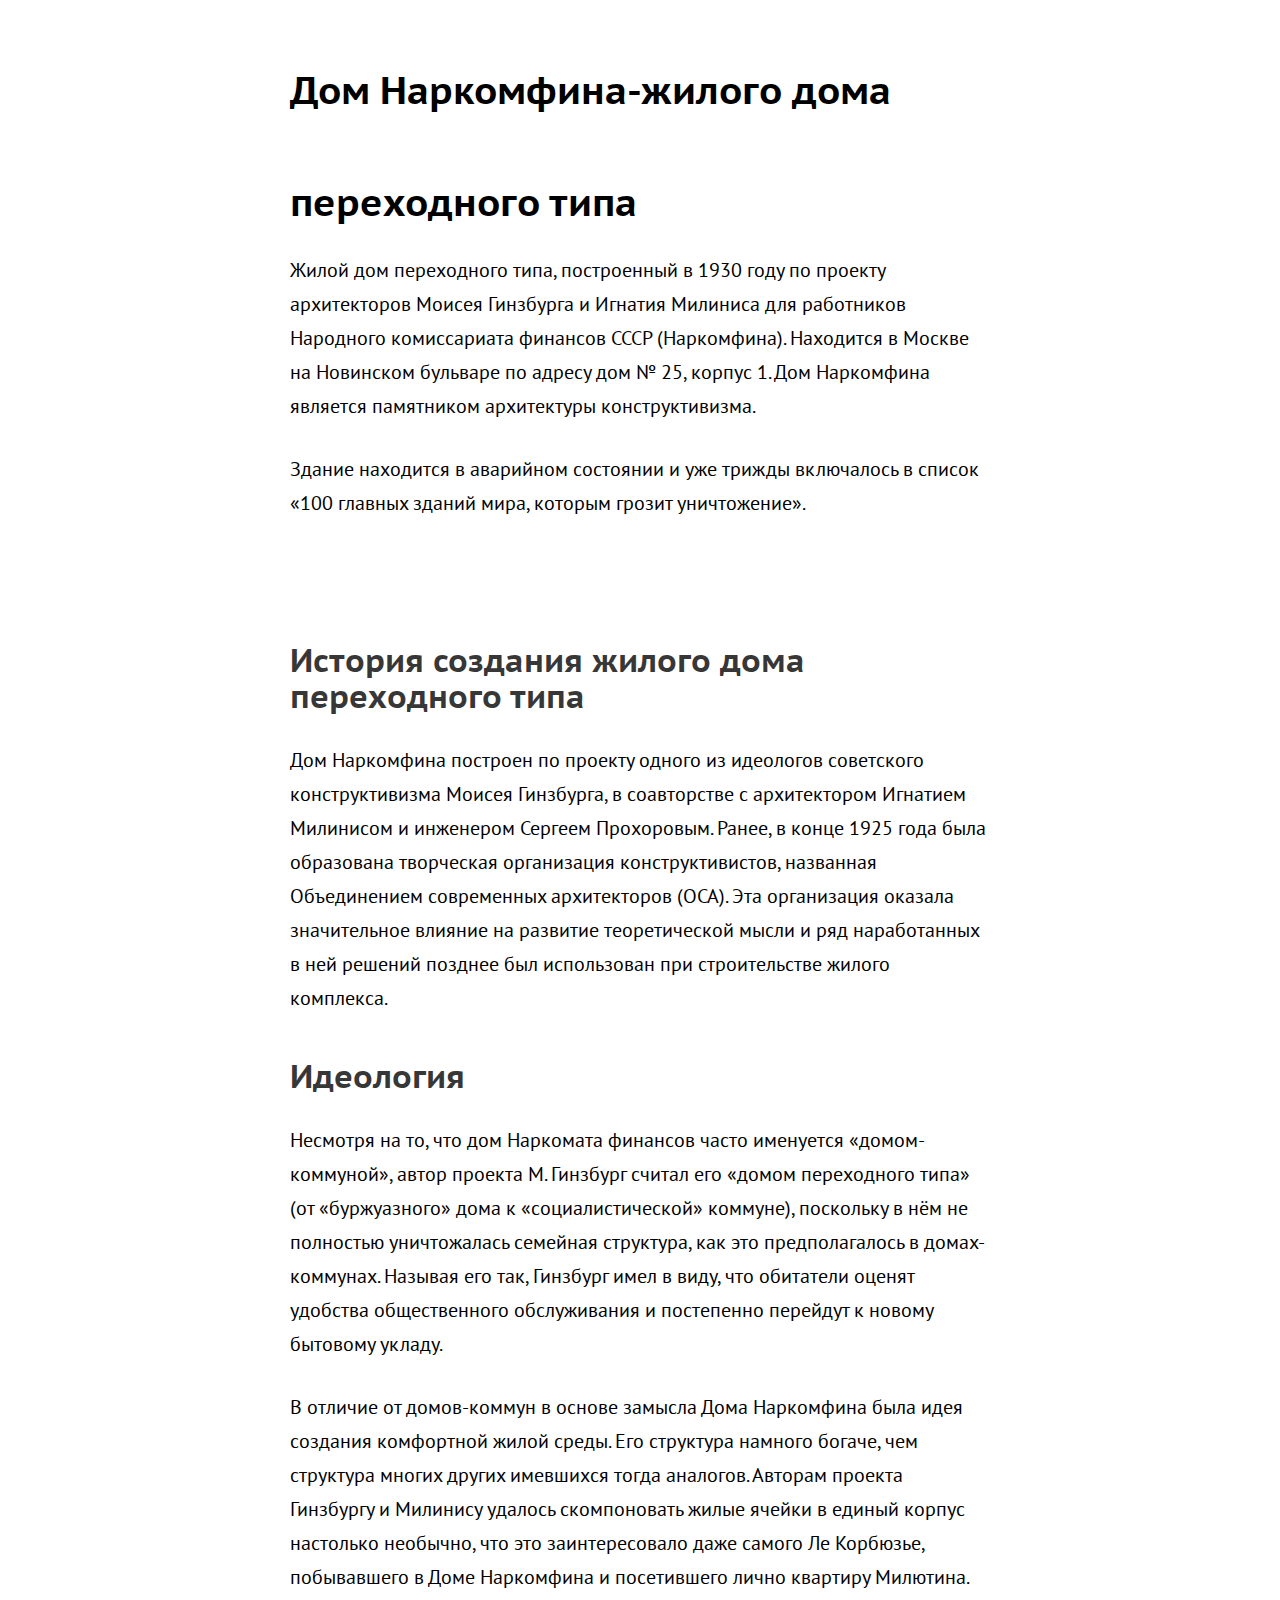
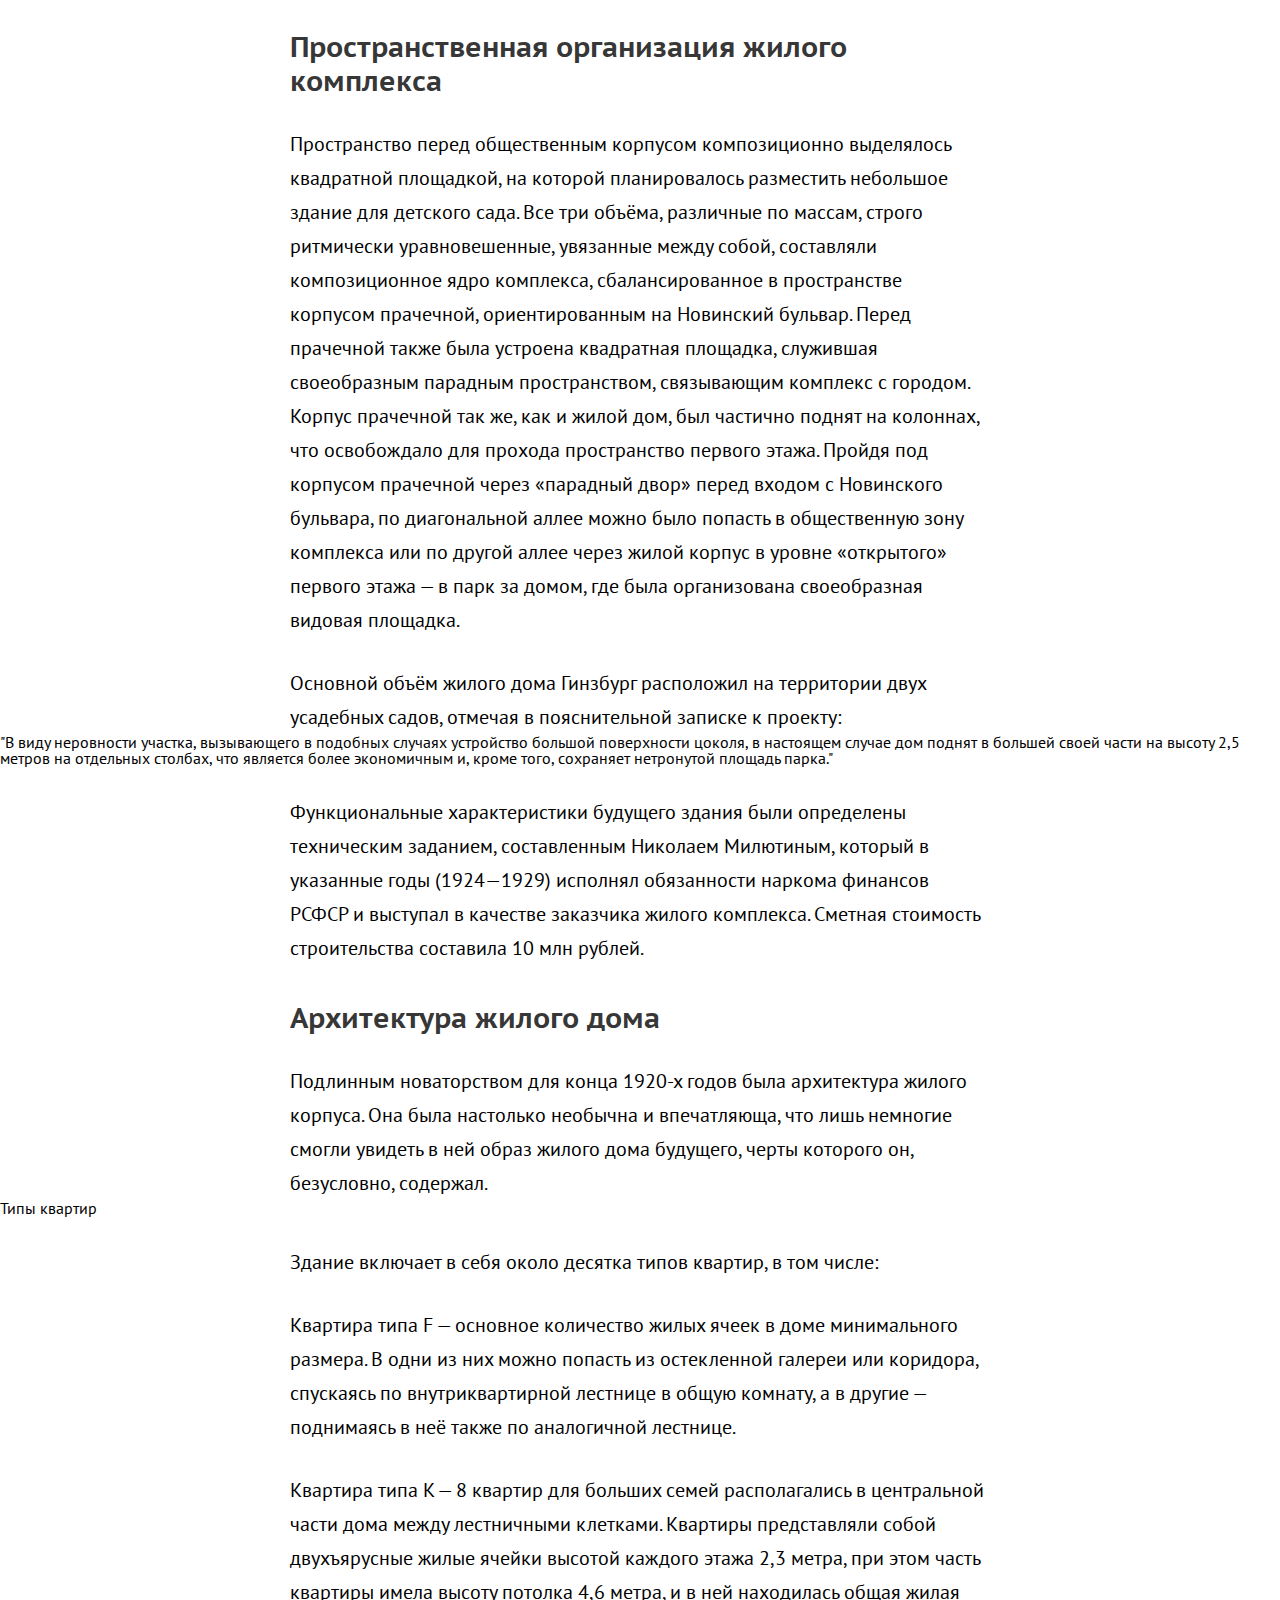
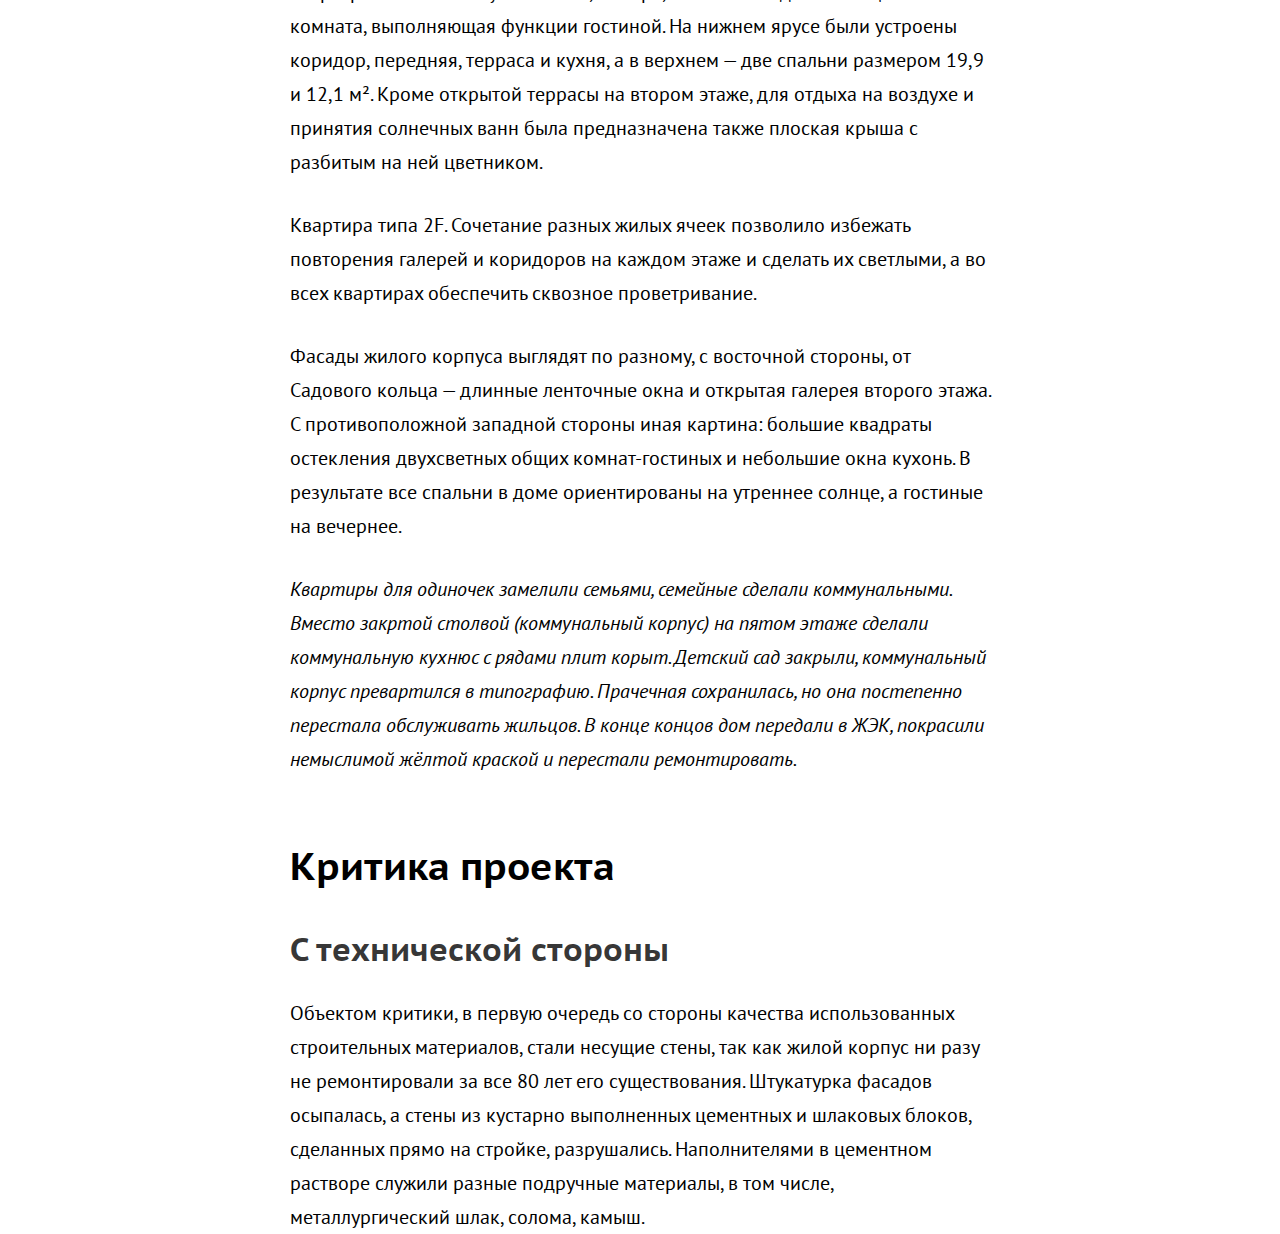
==== index.html @ 2f51473d "Initial commit" ====
<!DOCTYPE html>
<html lang="en" dir="ltr">
  <head>
    <meta charset="utf-8">
    <title>Дом Наркомфина</title>
    <link rel="stylesheet" href="stylesheet/style.css">
  <style media="screen">

  </style>


  </head>
  <body>

    <div class="main"><h1>Дом Наркомфина-жилого дома</h1></div>
    <div class="smth"><h1>переходного типа</h1></div>
    <div class="textone"> <p>Жилой дом переходного типа, построенный в 1930 году по проекту архитекторов Моисея Гинзбурга и Игнатия Милиниса для работников Народного комиссариата финансов СССР (Наркомфина). Находится в Москве на Новинском бульваре по адресу дом № 25, корпус 1. Дом Наркомфина является памятником архитектуры конструктивизма.</p> </div>
    <div class="texttwo">
      <p>Здание находится в аварийном состоянии и уже трижды включалось в список «100 главных зданий мира, которым грозит уничтожение».</p>
    </div>
    <div class="img1">
      <img src="https://upload.wikimedia.org/wikipedia/commons/thumb/3/30/Moscow%2C_Narkomfin_building_in_May_2021_03.jpg/548px-Moscow%2C_Narkomfin_building_in_May_2021_03.jpg" alt="">
    </div>

    <div class="history">
      <h2>История создания жилого дома переходного типа</h2>
    </div>


    <div class="textik">
      <p>Дом Наркомфина построен по проекту одного из идеологов советского конструктивизма Моисея Гинзбурга, в соавторстве с архитектором Игнатием Милинисом и инженером Сергеем Прохоровым. Ранее, в конце 1925 года была образована творческая организация конструктивистов, названная Объединением современных архитекторов (ОСА). Эта организация оказала значительное влияние на развитие теоретической мысли и ряд наработанных в ней решений позднее был использован при строительстве жилого комплекса.</p>
    </div>

    <div class="ideology">
      <h2>Идеология</h2>
    </div>

    <div class="textik2">
      <p>Несмотря на то, что дом Наркомата финансов часто именуется «домом-коммуной», автор проекта М. Гинзбург считал его «домом переходного типа» (от «буржуазного» дома к «социалистической» коммуне), поскольку в нём не полностью уничтожалась семейная структура, как это предполагалось в домах-коммунах. Называя его так, Гинзбург имел в виду, что обитатели оценят удобства общественного обслуживания и постепенно перейдут к новому бытовому укладу.</p>
    </div>

    <div class="textik3">
    <p>В отличие от домов-коммун в основе замысла Дома Наркомфина была идея создания комфортной жилой среды. Его структура намного богаче, чем структура многих других имевшихся тогда аналогов. Авторам проекта Гинзбургу и Милинису удалось скомпоновать жилые ячейки в единый корпус настолько необычно, что это заинтересовало даже самого Ле Корбюзье, побывавшего в Доме Наркомфина и посетившего лично квартиру Милютина.</p>
    </div>

    <div class="prostr">
      <h3>Пространственная организация жилого комплекса</h3>
    </div>



    <div class="textik4">
      <p>Пространство перед общественным корпусом композиционно выделялось квадратной площадкой, на которой планировалось разместить небольшое здание для детского сада. Все три объёма, различные по массам, строго ритмически уравновешенные, увязанные между собой, составляли композиционное ядро комплекса, сбалансированное в пространстве корпусом прачечной, ориентированным на Новинский бульвар. Перед прачечной также была устроена квадратная площадка, служившая своеобразным парадным пространством, связывающим комплекс с городом. Корпус прачечной так же, как и жилой дом, был частично поднят на колоннах, что освобождало для прохода пространство первого этажа. Пройдя под корпусом прачечной через «парадный двор» перед входом с Новинского бульвара, по диагональной аллее можно было попасть в общественную зону комплекса или по другой аллее через жилой корпус в уровне «открытого» первого этажа — в парк за домом, где была организована своеобразная видовая площадка.</p>
    </div>

    <div class="textik5">
      <p>Основной объём жилого дома Гинзбург расположил на территории двух усадебных садов, отмечая в пояснительной записке к проекту:</p>
    </div>

    <div class="textik6">
      <q>"В виду неровности участка, вызывающего в подобных случаях устройство большой поверхности цоколя, в настоящем случае дом поднят в большей своей части на высоту 2,5 метров на отдельных столбах, что является более экономичным и, кроме того, сохраняет нетронутой площадь парка."</q>
    </div>

    <div class="textik7">
      <p>Функциональные характеристики будущего здания были определены техническим заданием, составленным Николаем Милютиным, который в указанные годы (1924—1929) исполнял обязанности наркома финансов РСФСР и выступал в качестве заказчика жилого комплекса. Сметная стоимость строительства составила 10 млн рублей.</p>
    </div>

    <div class="arch">
      <h3>Архитектура жилого дома</h3>
    </div>

    <div class="textik8">
      <p>Подлинным новаторством для конца 1920-х годов была архитектура жилого корпуса. Она была настолько необычна и впечатляюща, что лишь немногие смогли увидеть в ней образ жилого дома будущего, черты которого он, безусловно, содержал.</p>
    </div>

    <div class="fig">
    <h4>Типы квартир </h4>
    </div>

    <div class="textik9">
      <p>Здание включает в себя около десятка типов квартир, в том числе:</p>
    </div>

    <ul>
      <li>Квартира типа F — основное количество жилых ячеек в доме минимального размера. В одни из них можно попасть из остекленной галереи или коридора, спускаясь по внутриквартирной лестнице в общую комнату, а в другие — поднимаясь в неё также по аналогичной лестнице.</li>
      <li>Квартира типа K — 8 квартир для больших семей располагались в центральной части дома между лестничными клетками. Квартиры представляли собой двухъярусные жилые ячейки высотой каждого этажа 2,3 метра, при этом часть квартиры имела высоту потолка 4,6 метра, и в ней находилась общая жилая комната, выполняющая функции гостиной. На нижнем ярусе были устроены коридор, передняя, терраса и кухня, а в верхнем — две спальни размером 19,9 и 12,1 м². Кроме открытой террасы на втором этаже, для отдыха на воздухе и принятия солнечных ванн была предназначена также плоская крыша с разбитым на ней цветником.</li>
      <li>Квартира типа 2F. Сочетание разных жилых ячеек позволило избежать повторения галерей и коридоров на каждом этаже и сделать их светлыми, а во всех квартирах обеспечить сквозное проветривание.</li>
    </ul>

    <div class="textik10">
      <p>Фасады жилого корпуса выглядят по разному, с восточной стороны, от Садового кольца — длинные ленточные окна и открытая галерея второго этажа. С противоположной западной стороны иная картина: большие квадраты остекления двухсветных общих комнат-гостиных и небольшие окна кухонь. В результате все спальни в доме ориентированы на утреннее солнце, а гостиные на вечернее.</p>

    </div>

    <div class="textik6">
    <blockquote cite="http://">
      Квартиры для одиночек замелили семьями, семейные сделали коммунальными. Вместо закртой столвой (коммунальный корпус) на пятом этаже сделали коммунальную кухнюс с рядами плит  корыт. Детский сад закрыли, коммунальный корпус превартился в типографию. Прачечная сохранилась, но она постепенно перестала обслуживать жильцов. В конце концов дом передали в ЖЭК, покрасили немыслимой жёлтой краской и перестали ремонтировать.

    </blockquote>
    </div>

    <div class="kritik">
    <h1>Критика проекта</h1>
    </div>

    <div class="arch">
      <h2>С технической стороны</h2>
    </div>

    <div class="textik11">
      <p>Объектом критики, в первую очередь со стороны качества использованных строительных материалов, стали несущие стены, так как жилой корпус ни разу не ремонтировали за все 80 лет его существования. Штукатурка фасадов осыпалась, а стены из кустарно выполненных цементных и шлаковых блоков, сделанных прямо на стройке, разрушались. Наполнителями в цементном растворе служили разные подручные материалы, в том числе, металлургический шлак, солома, камыш.</p>
    </div>


  </body>
</html>
---- stylesheet/style.css ----
@import 'reset.css';
@import url('https://fonts.googleapis.com/css?family=PT+Sans+Caption:400,700|PT+Sans:400,400i,700,700i&amp;subset=cyrillic');
@import 'layout.css';
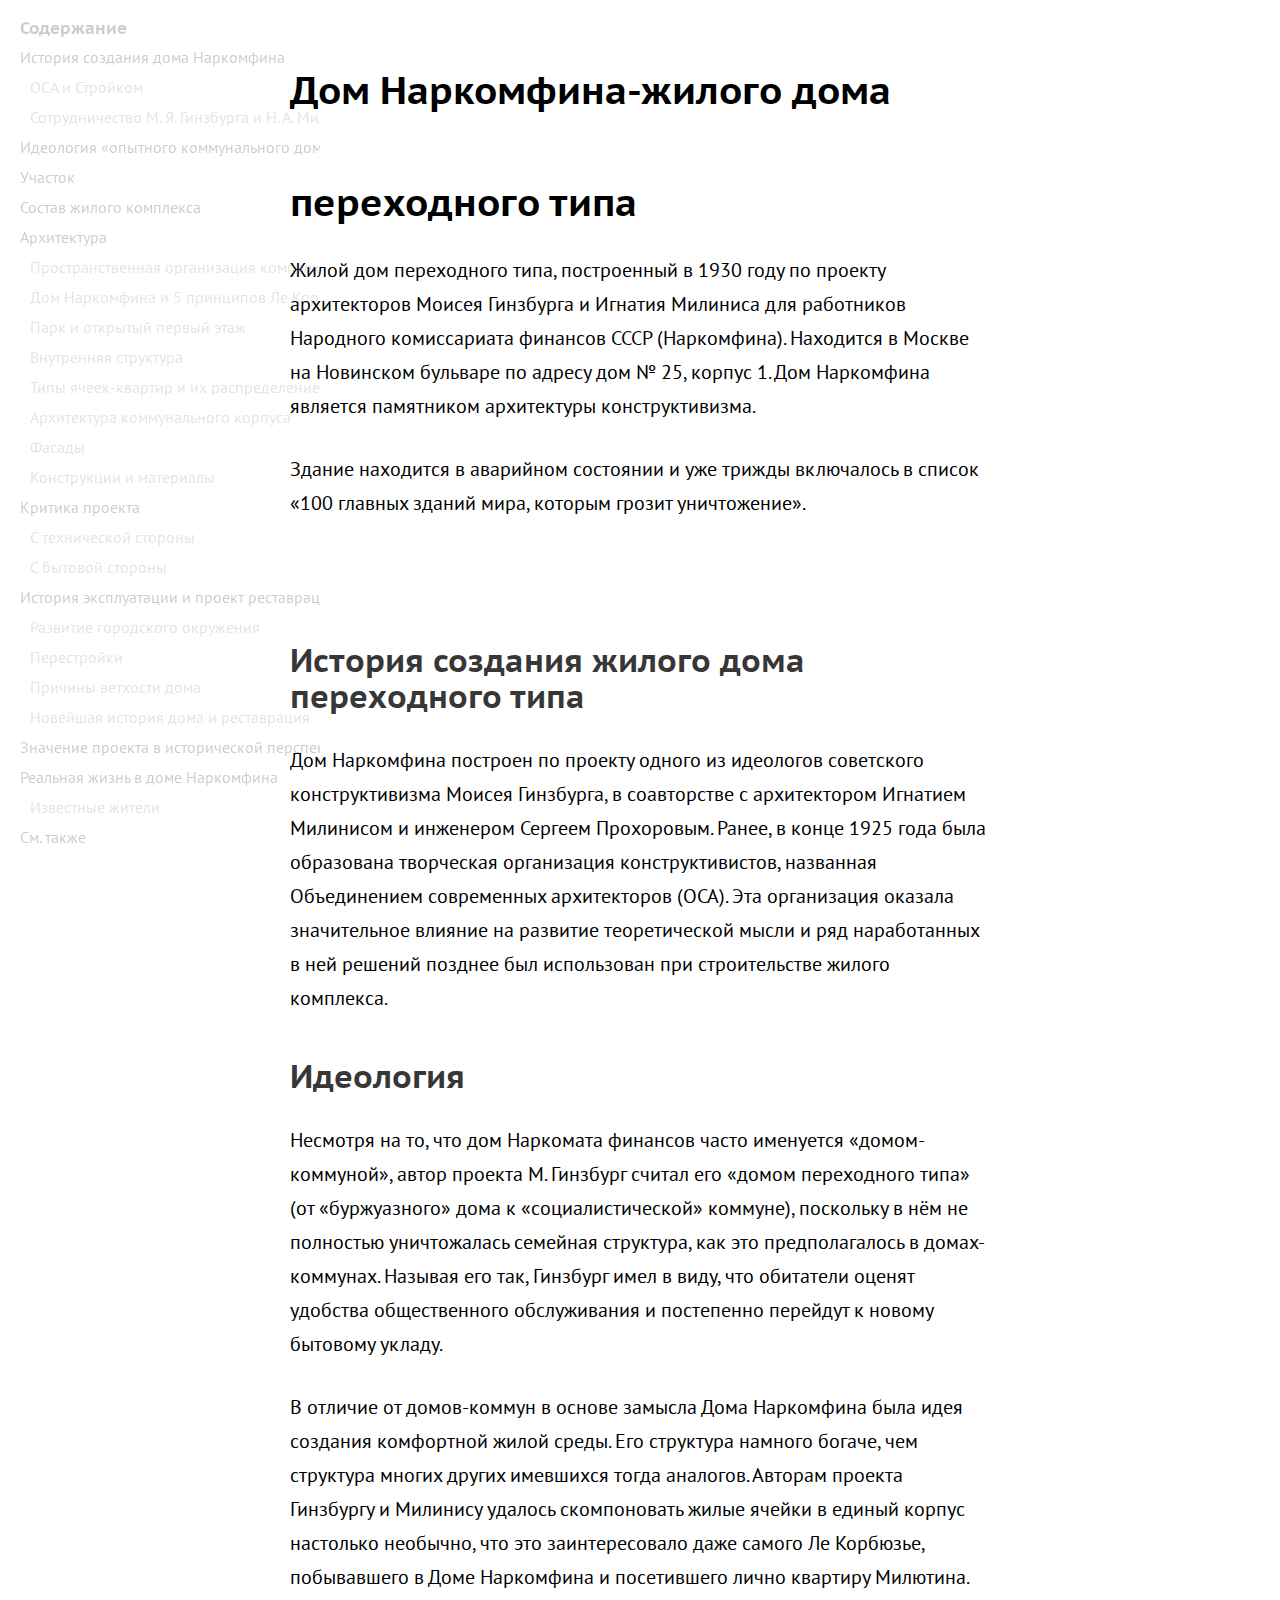
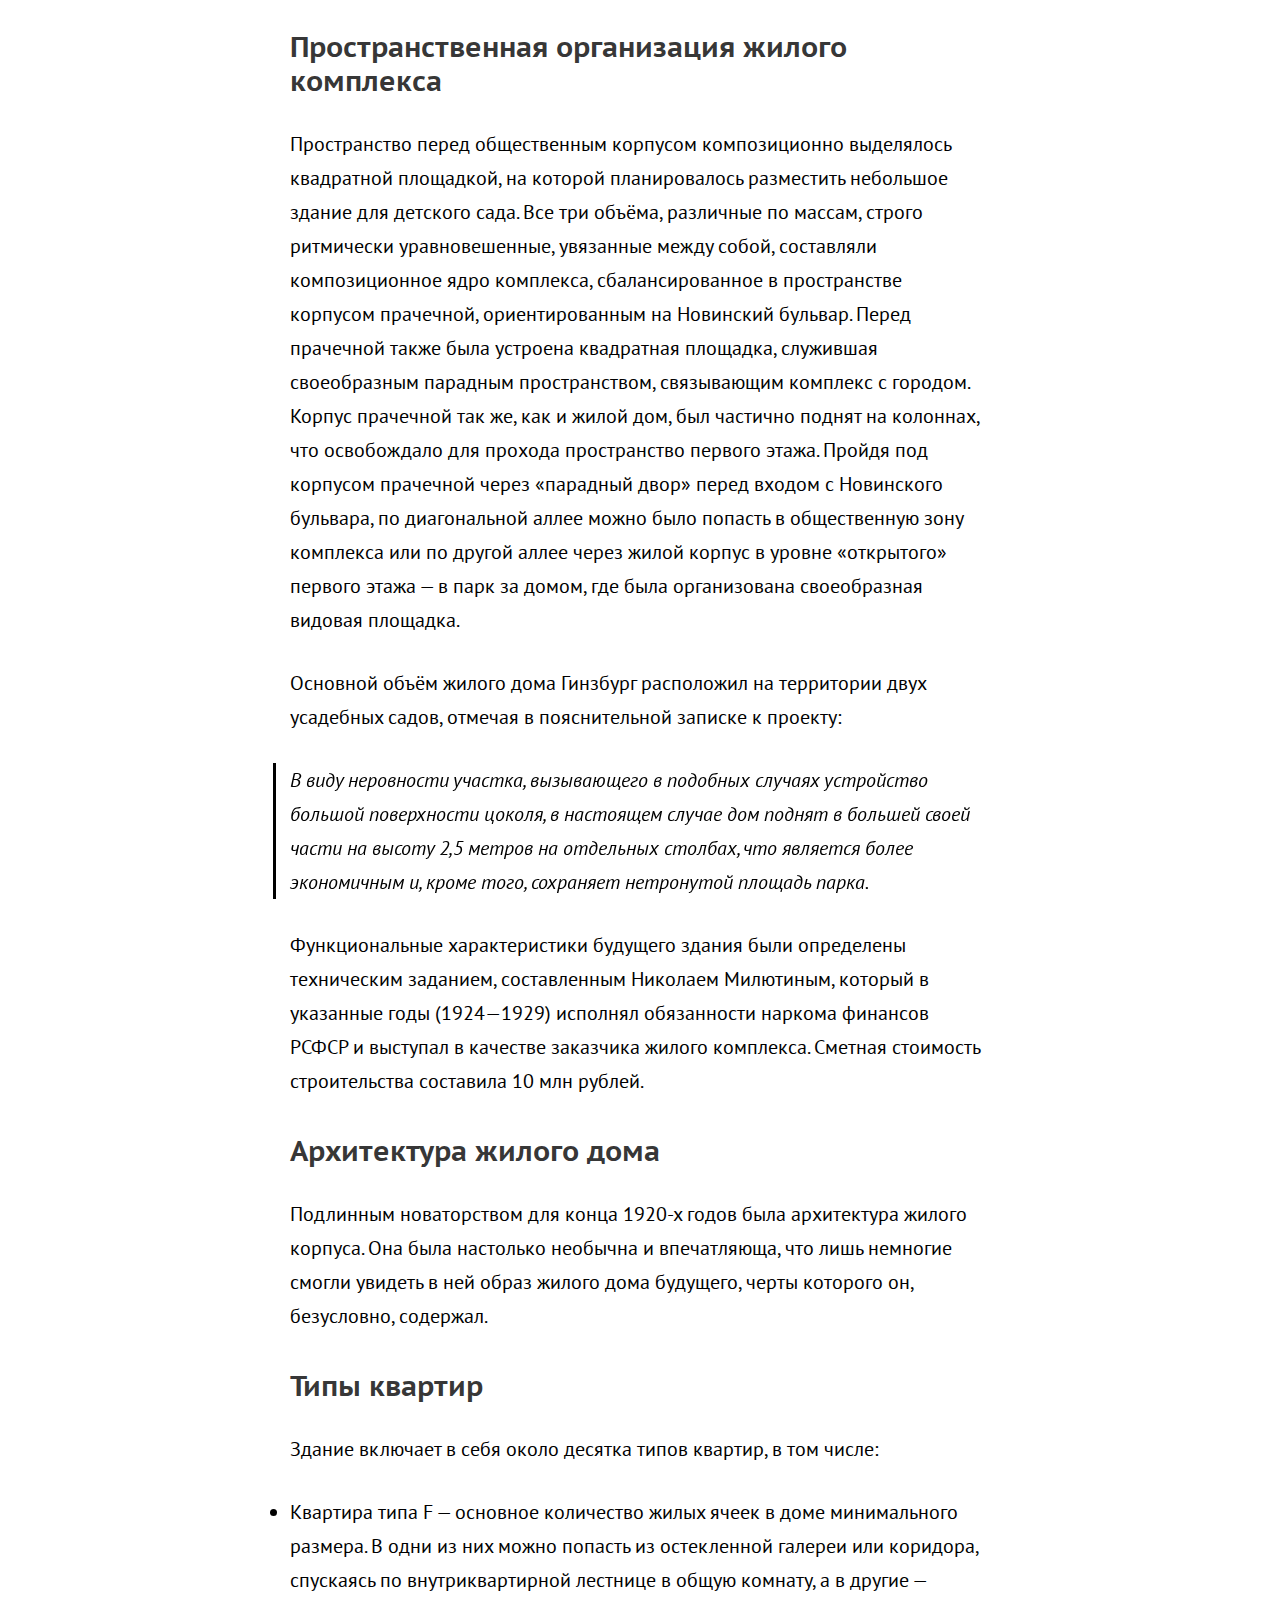
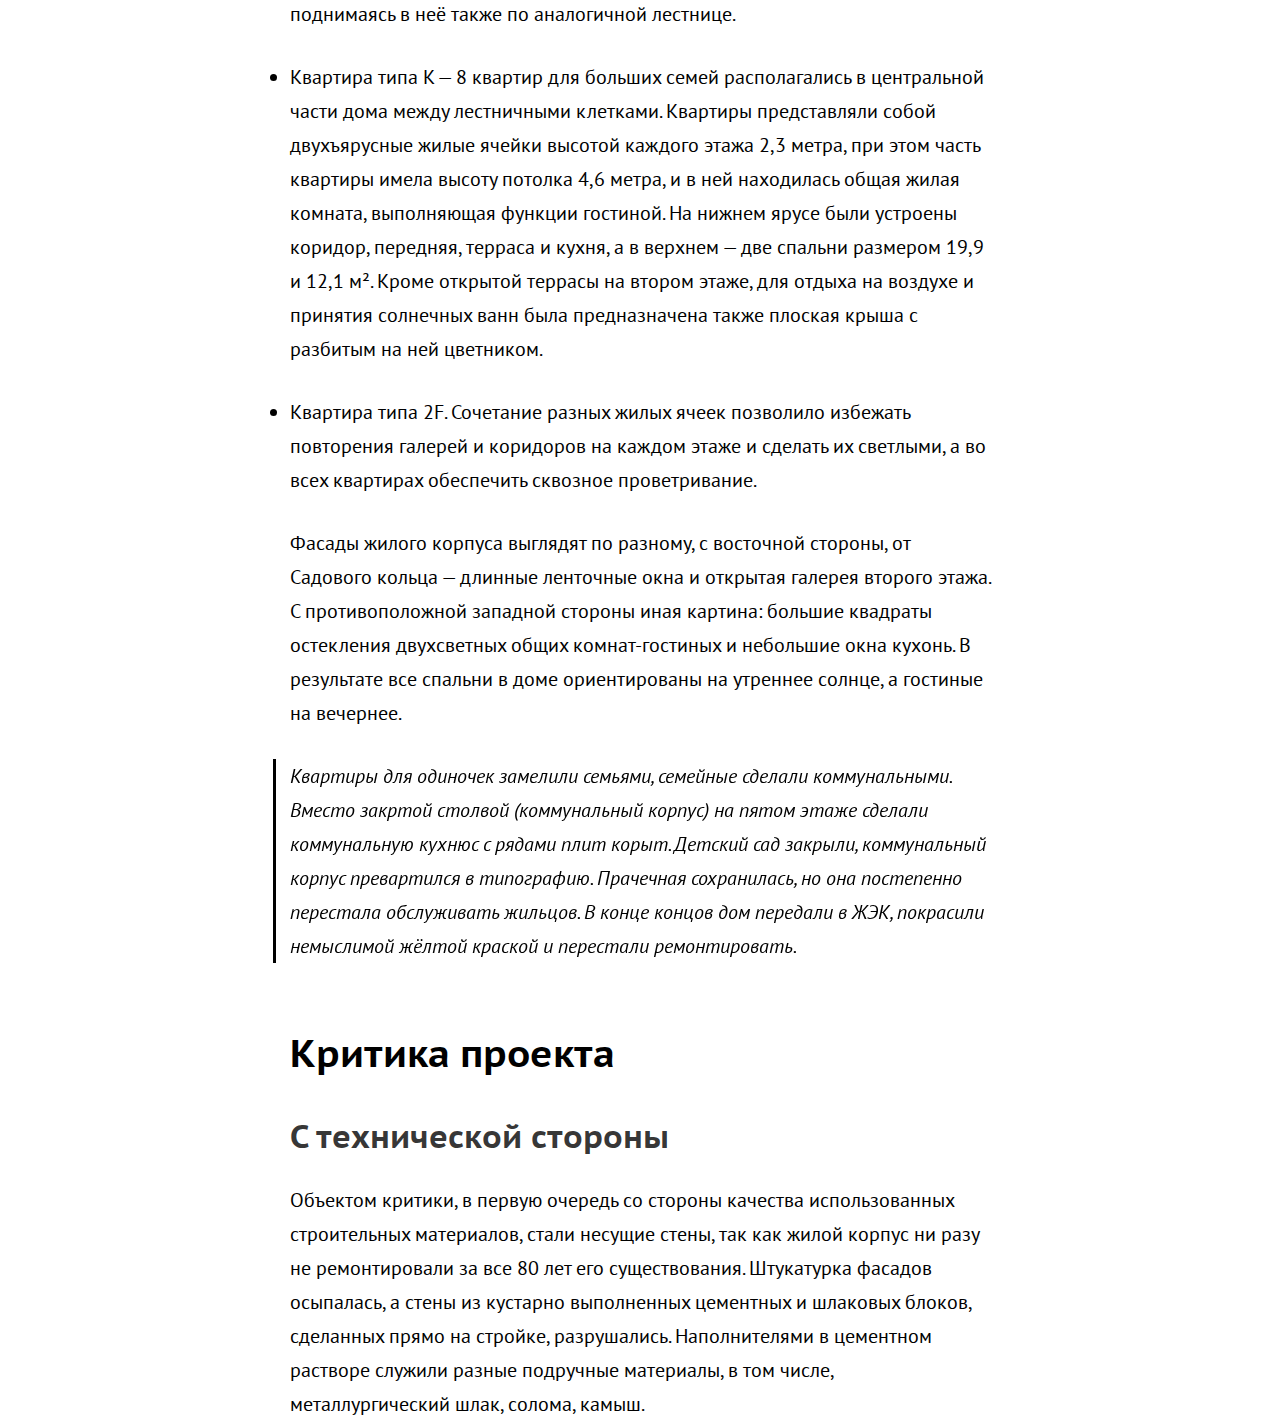
==== commit 0bbd1db3: "add sidebar" ====
--- a/index.html
+++ b/index.html
@@ -3,7 +3,7 @@
   <head>
     <meta charset="utf-8">
     <title>Дом Наркомфина</title>
-    <link rel="stylesheet" href="stylesheet/style.css">
+    <link rel="stylesheet" href="css/style.css">
   <style media="screen">
 
   </style>
@@ -11,106 +11,147 @@
 
   </head>
   <body>
+    <!-- меню -->
+    <nav>
+      <h2>Содержание</h2>
+        <ul>
+          <li>История создания дома Наркомфина</li>
+          <ul>
+            <li>ОСА и Стройком</li>
+            <li>Сотрудничество М. Я. Гинзбурга и Н. А. Милютина </li>
+          </ul>
+          <li>Идеология «опытного коммунального дома переходного типа»</li>
+          <li>Участок</li>
+          <li>Состав жилого комплекса</li>
+          <li>Архитектура</li>
+          <ul>
+            <li>	Пространственная организация комплекса</li>
+            <li>	Дом Наркомфина и 5 принципов Ле Корбюзье</li>
+            <li>	Парк и открытый первый этаж</li>
+            <li> Внутренняя структура</li>
+            <li>Типы ячеек-квартир и их распределение</li>
+            <li>Архитектура коммунального корпуса</li>
+            <li>Фасады</li>
+            <li>Конструкции и материалы</li></ul>
+            <li>Критика проекта</li>
+            <ul>
+              <li>С технической стороны</li>
+              <li>С бытовой стороны</li>
+            </ul>
+            <li>История эксплуатации и проект реставрации</li>
+            <ul>
+              <li>Развитие городского окружения</li>
+              <li>Перестройки</li>
+              <li>Причины ветхости дома</li>
+              <li>Новейшая история дома и реставрация</li>
+            </ul>
+            <li>Значение проекта в исторической перспективе</li>
+            <li>Реальная жизнь в доме Наркомфина</li>
+            <ul>
+              <li>Известные жители</li>
+            </ul>
+            <li>См. также</li>
+          </ul>
+    </nav>
+    <!-- остальной контент-->
+    <article >
+      <div class="main"><h1>Дом Наркомфина-жилого дома</h1></div>
+      <div class="smth"><h1>переходного типа</h1></div>
+      <div class="textone"> <p>Жилой дом переходного типа, построенный в 1930 году по проекту архитекторов Моисея Гинзбурга и Игнатия Милиниса для работников Народного комиссариата финансов СССР (Наркомфина). Находится в Москве на Новинском бульваре по адресу дом № 25, корпус 1. Дом Наркомфина является памятником архитектуры конструктивизма.</p> </div>
+      <div class="texttwo">
+        <p>Здание находится в аварийном состоянии и уже трижды включалось в список «100 главных зданий мира, которым грозит уничтожение».</p>
+      </div>
+      <div class="img1">
+        <img src="https://upload.wikimedia.org/wikipedia/commons/thumb/3/30/Moscow%2C_Narkomfin_building_in_May_2021_03.jpg/548px-Moscow%2C_Narkomfin_building_in_May_2021_03.jpg" alt="">
+      </div>
 
-    <div class="main"><h1>Дом Наркомфина-жилого дома</h1></div>
-    <div class="smth"><h1>переходного типа</h1></div>
-    <div class="textone"> <p>Жилой дом переходного типа, построенный в 1930 году по проекту архитекторов Моисея Гинзбурга и Игнатия Милиниса для работников Народного комиссариата финансов СССР (Наркомфина). Находится в Москве на Новинском бульваре по адресу дом № 25, корпус 1. Дом Наркомфина является памятником архитектуры конструктивизма.</p> </div>
-    <div class="texttwo">
-      <p>Здание находится в аварийном состоянии и уже трижды включалось в список «100 главных зданий мира, которым грозит уничтожение».</p>
-    </div>
-    <div class="img1">
-      <img src="https://upload.wikimedia.org/wikipedia/commons/thumb/3/30/Moscow%2C_Narkomfin_building_in_May_2021_03.jpg/548px-Moscow%2C_Narkomfin_building_in_May_2021_03.jpg" alt="">
-    </div>
-
-    <div class="history">
-      <h2>История создания жилого дома переходного типа</h2>
-    </div>
+      <div class="history">
+        <h2>История создания жилого дома переходного типа</h2>
+      </div>
 
 
-    <div class="textik">
-      <p>Дом Наркомфина построен по проекту одного из идеологов советского конструктивизма Моисея Гинзбурга, в соавторстве с архитектором Игнатием Милинисом и инженером Сергеем Прохоровым. Ранее, в конце 1925 года была образована творческая организация конструктивистов, названная Объединением современных архитекторов (ОСА). Эта организация оказала значительное влияние на развитие теоретической мысли и ряд наработанных в ней решений позднее был использован при строительстве жилого комплекса.</p>
-    </div>
+      <div class="textik">
+        <p>Дом Наркомфина построен по проекту одного из идеологов советского конструктивизма Моисея Гинзбурга, в соавторстве с архитектором Игнатием Милинисом и инженером Сергеем Прохоровым. Ранее, в конце 1925 года была образована творческая организация конструктивистов, названная Объединением современных архитекторов (ОСА). Эта организация оказала значительное влияние на развитие теоретической мысли и ряд наработанных в ней решений позднее был использован при строительстве жилого комплекса.</p>
+      </div>
 
-    <div class="ideology">
-      <h2>Идеология</h2>
-    </div>
+      <div class="ideology">
+        <h2>Идеология</h2>
+      </div>
 
-    <div class="textik2">
-      <p>Несмотря на то, что дом Наркомата финансов часто именуется «домом-коммуной», автор проекта М. Гинзбург считал его «домом переходного типа» (от «буржуазного» дома к «социалистической» коммуне), поскольку в нём не полностью уничтожалась семейная структура, как это предполагалось в домах-коммунах. Называя его так, Гинзбург имел в виду, что обитатели оценят удобства общественного обслуживания и постепенно перейдут к новому бытовому укладу.</p>
-    </div>
+      <div class="textik2">
+        <p>Несмотря на то, что дом Наркомата финансов часто именуется «домом-коммуной», автор проекта М. Гинзбург считал его «домом переходного типа» (от «буржуазного» дома к «социалистической» коммуне), поскольку в нём не полностью уничтожалась семейная структура, как это предполагалось в домах-коммунах. Называя его так, Гинзбург имел в виду, что обитатели оценят удобства общественного обслуживания и постепенно перейдут к новому бытовому укладу.</p>
+      </div>
 
-    <div class="textik3">
-    <p>В отличие от домов-коммун в основе замысла Дома Наркомфина была идея создания комфортной жилой среды. Его структура намного богаче, чем структура многих других имевшихся тогда аналогов. Авторам проекта Гинзбургу и Милинису удалось скомпоновать жилые ячейки в единый корпус настолько необычно, что это заинтересовало даже самого Ле Корбюзье, побывавшего в Доме Наркомфина и посетившего лично квартиру Милютина.</p>
-    </div>
+      <div class="textik3">
+      <p>В отличие от домов-коммун в основе замысла Дома Наркомфина была идея создания комфортной жилой среды. Его структура намного богаче, чем структура многих других имевшихся тогда аналогов. Авторам проекта Гинзбургу и Милинису удалось скомпоновать жилые ячейки в единый корпус настолько необычно, что это заинтересовало даже самого Ле Корбюзье, побывавшего в Доме Наркомфина и посетившего лично квартиру Милютина.</p>
+      </div>
 
-    <div class="prostr">
-      <h3>Пространственная организация жилого комплекса</h3>
-    </div>
+      <div class="prostr">
+        <h3>Пространственная организация жилого комплекса</h3>
+      </div>
 
 
 
-    <div class="textik4">
-      <p>Пространство перед общественным корпусом композиционно выделялось квадратной площадкой, на которой планировалось разместить небольшое здание для детского сада. Все три объёма, различные по массам, строго ритмически уравновешенные, увязанные между собой, составляли композиционное ядро комплекса, сбалансированное в пространстве корпусом прачечной, ориентированным на Новинский бульвар. Перед прачечной также была устроена квадратная площадка, служившая своеобразным парадным пространством, связывающим комплекс с городом. Корпус прачечной так же, как и жилой дом, был частично поднят на колоннах, что освобождало для прохода пространство первого этажа. Пройдя под корпусом прачечной через «парадный двор» перед входом с Новинского бульвара, по диагональной аллее можно было попасть в общественную зону комплекса или по другой аллее через жилой корпус в уровне «открытого» первого этажа — в парк за домом, где была организована своеобразная видовая площадка.</p>
-    </div>
+      <div class="textik4">
+        <p>Пространство перед общественным корпусом композиционно выделялось квадратной площадкой, на которой планировалось разместить небольшое здание для детского сада. Все три объёма, различные по массам, строго ритмически уравновешенные, увязанные между собой, составляли композиционное ядро комплекса, сбалансированное в пространстве корпусом прачечной, ориентированным на Новинский бульвар. Перед прачечной также была устроена квадратная площадка, служившая своеобразным парадным пространством, связывающим комплекс с городом. Корпус прачечной так же, как и жилой дом, был частично поднят на колоннах, что освобождало для прохода пространство первого этажа. Пройдя под корпусом прачечной через «парадный двор» перед входом с Новинского бульвара, по диагональной аллее можно было попасть в общественную зону комплекса или по другой аллее через жилой корпус в уровне «открытого» первого этажа — в парк за домом, где была организована своеобразная видовая площадка.</p>
+      </div>
 
-    <div class="textik5">
-      <p>Основной объём жилого дома Гинзбург расположил на территории двух усадебных садов, отмечая в пояснительной записке к проекту:</p>
-    </div>
+      <div class="textik5">
+        <p>Основной объём жилого дома Гинзбург расположил на территории двух усадебных садов, отмечая в пояснительной записке к проекту:</p>
+      </div>
 
-    <div class="textik6">
-      <q>"В виду неровности участка, вызывающего в подобных случаях устройство большой поверхности цоколя, в настоящем случае дом поднят в большей своей части на высоту 2,5 метров на отдельных столбах, что является более экономичным и, кроме того, сохраняет нетронутой площадь парка."</q>
-    </div>
+      <blockquote cite="http://">
+        В виду неровности участка, вызывающего в подобных случаях устройство большой поверхности цоколя, в настоящем случае дом поднят в большей своей части на высоту 2,5 метров на отдельных столбах, что является более экономичным и, кроме того, сохраняет нетронутой площадь парка.
+      </blockquote>
 
-    <div class="textik7">
-      <p>Функциональные характеристики будущего здания были определены техническим заданием, составленным Николаем Милютиным, который в указанные годы (1924—1929) исполнял обязанности наркома финансов РСФСР и выступал в качестве заказчика жилого комплекса. Сметная стоимость строительства составила 10 млн рублей.</p>
-    </div>
+      <div class="textik7">
+        <p>Функциональные характеристики будущего здания были определены техническим заданием, составленным Николаем Милютиным, который в указанные годы (1924—1929) исполнял обязанности наркома финансов РСФСР и выступал в качестве заказчика жилого комплекса. Сметная стоимость строительства составила 10 млн рублей.</p>
+      </div>
 
-    <div class="arch">
-      <h3>Архитектура жилого дома</h3>
-    </div>
+      <div class="arch">
+        <h3>Архитектура жилого дома</h3>
+      </div>
 
-    <div class="textik8">
-      <p>Подлинным новаторством для конца 1920-х годов была архитектура жилого корпуса. Она была настолько необычна и впечатляюща, что лишь немногие смогли увидеть в ней образ жилого дома будущего, черты которого он, безусловно, содержал.</p>
-    </div>
+      <div class="textik8">
+        <p>Подлинным новаторством для конца 1920-х годов была архитектура жилого корпуса. Она была настолько необычна и впечатляюща, что лишь немногие смогли увидеть в ней образ жилого дома будущего, черты которого он, безусловно, содержал.</p>
+      </div>
 
-    <div class="fig">
-    <h4>Типы квартир </h4>
-    </div>
+      <div class="fig">
+      <h3>Типы квартир </h3>
+      </div>
 
-    <div class="textik9">
-      <p>Здание включает в себя около десятка типов квартир, в том числе:</p>
-    </div>
+      <div class="textik9">
+        <p>Здание включает в себя около десятка типов квартир, в том числе:</p>
+      </div>
 
-    <ul>
-      <li>Квартира типа F — основное количество жилых ячеек в доме минимального размера. В одни из них можно попасть из остекленной галереи или коридора, спускаясь по внутриквартирной лестнице в общую комнату, а в другие — поднимаясь в неё также по аналогичной лестнице.</li>
-      <li>Квартира типа K — 8 квартир для больших семей располагались в центральной части дома между лестничными клетками. Квартиры представляли собой двухъярусные жилые ячейки высотой каждого этажа 2,3 метра, при этом часть квартиры имела высоту потолка 4,6 метра, и в ней находилась общая жилая комната, выполняющая функции гостиной. На нижнем ярусе были устроены коридор, передняя, терраса и кухня, а в верхнем — две спальни размером 19,9 и 12,1 м². Кроме открытой террасы на втором этаже, для отдыха на воздухе и принятия солнечных ванн была предназначена также плоская крыша с разбитым на ней цветником.</li>
-      <li>Квартира типа 2F. Сочетание разных жилых ячеек позволило избежать повторения галерей и коридоров на каждом этаже и сделать их светлыми, а во всех квартирах обеспечить сквозное проветривание.</li>
-    </ul>
+      <ul>
+        <li>Квартира типа F — основное количество жилых ячеек в доме минимального размера. В одни из них можно попасть из остекленной галереи или коридора, спускаясь по внутриквартирной лестнице в общую комнату, а в другие — поднимаясь в неё также по аналогичной лестнице.</li>
+        <li>Квартира типа K — 8 квартир для больших семей располагались в центральной части дома между лестничными клетками. Квартиры представляли собой двухъярусные жилые ячейки высотой каждого этажа 2,3 метра, при этом часть квартиры имела высоту потолка 4,6 метра, и в ней находилась общая жилая комната, выполняющая функции гостиной. На нижнем ярусе были устроены коридор, передняя, терраса и кухня, а в верхнем — две спальни размером 19,9 и 12,1 м². Кроме открытой террасы на втором этаже, для отдыха на воздухе и принятия солнечных ванн была предназначена также плоская крыша с разбитым на ней цветником.</li>
+        <li>Квартира типа 2F. Сочетание разных жилых ячеек позволило избежать повторения галерей и коридоров на каждом этаже и сделать их светлыми, а во всех квартирах обеспечить сквозное проветривание.</li>
+      </ul>
 
-    <div class="textik10">
-      <p>Фасады жилого корпуса выглядят по разному, с восточной стороны, от Садового кольца — длинные ленточные окна и открытая галерея второго этажа. С противоположной западной стороны иная картина: большие квадраты остекления двухсветных общих комнат-гостиных и небольшие окна кухонь. В результате все спальни в доме ориентированы на утреннее солнце, а гостиные на вечернее.</p>
+      <div class="textik10">
+        <p>Фасады жилого корпуса выглядят по разному, с восточной стороны, от Садового кольца — длинные ленточные окна и открытая галерея второго этажа. С противоположной западной стороны иная картина: большие квадраты остекления двухсветных общих комнат-гостиных и небольшие окна кухонь. В результате все спальни в доме ориентированы на утреннее солнце, а гостиные на вечернее.</p>
 
-    </div>
+      </div>
 
-    <div class="textik6">
-    <blockquote cite="http://">
-      Квартиры для одиночек замелили семьями, семейные сделали коммунальными. Вместо закртой столвой (коммунальный корпус) на пятом этаже сделали коммунальную кухнюс с рядами плит  корыт. Детский сад закрыли, коммунальный корпус превартился в типографию. Прачечная сохранилась, но она постепенно перестала обслуживать жильцов. В конце концов дом передали в ЖЭК, покрасили немыслимой жёлтой краской и перестали ремонтировать.
+      <blockquote >
+        Квартиры для одиночек замелили семьями, семейные сделали коммунальными. Вместо закртой столвой (коммунальный корпус) на пятом этаже сделали коммунальную кухнюс с рядами плит  корыт. Детский сад закрыли, коммунальный корпус превартился в типографию. Прачечная сохранилась, но она постепенно перестала обслуживать жильцов. В конце концов дом передали в ЖЭК, покрасили немыслимой жёлтой краской и перестали ремонтировать.
 
-    </blockquote>
-    </div>
+      </blockquote>
 
-    <div class="kritik">
-    <h1>Критика проекта</h1>
-    </div>
+      <div class="kritik">
+      <h1>Критика проекта</h1>
+      </div>
 
-    <div class="arch">
-      <h2>С технической стороны</h2>
-    </div>
+      <div class="arch">
+        <h2>С технической стороны</h2>
+      </div>
 
-    <div class="textik11">
-      <p>Объектом критики, в первую очередь со стороны качества использованных строительных материалов, стали несущие стены, так как жилой корпус ни разу не ремонтировали за все 80 лет его существования. Штукатурка фасадов осыпалась, а стены из кустарно выполненных цементных и шлаковых блоков, сделанных прямо на стройке, разрушались. Наполнителями в цементном растворе служили разные подручные материалы, в том числе, металлургический шлак, солома, камыш.</p>
-    </div>
-
-
+      <div class="textik11">
+        <p>Объектом критики, в первую очередь со стороны качества использованных строительных материалов, стали несущие стены, так как жилой корпус ни разу не ремонтировали за все 80 лет его существования. Штукатурка фасадов осыпалась, а стены из кустарно выполненных цементных и шлаковых блоков, сделанных прямо на стройке, разрушались. Наполнителями в цементном растворе служили разные подручные материалы, в том числе, металлургический шлак, солома, камыш.</p>
+      </div>
+    </article>
+    
   </body>
 </html>
--- a/css/style.css
+++ b/css/style.css
@@ -0,0 +1,5 @@
+@import 'reset.css';
+@import url('https://fonts.googleapis.com/css?family=PT+Sans+Caption:400,700|PT+Sans:400,400i,700,700i&amp;subset=cyrillic');
+@import 'layout.css';
+@import 'sidebar.css';
+@import 'content.css';
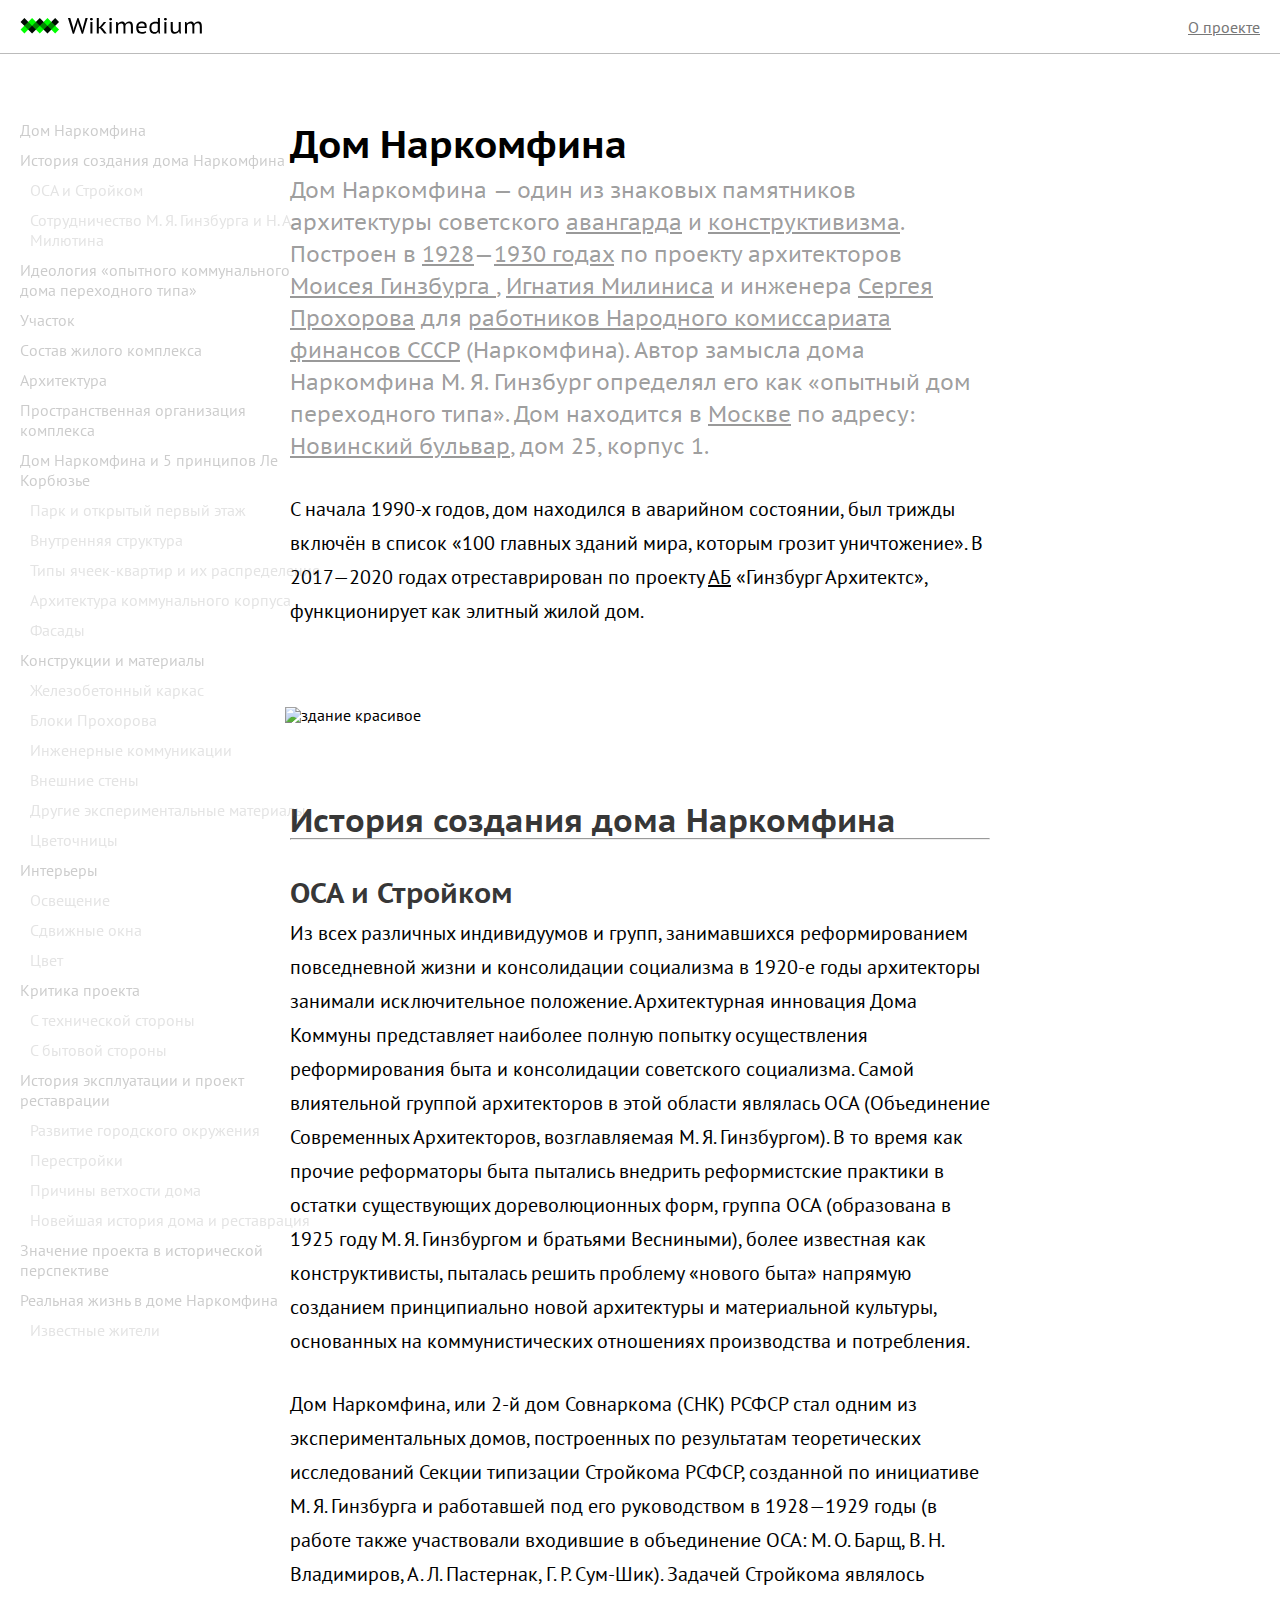
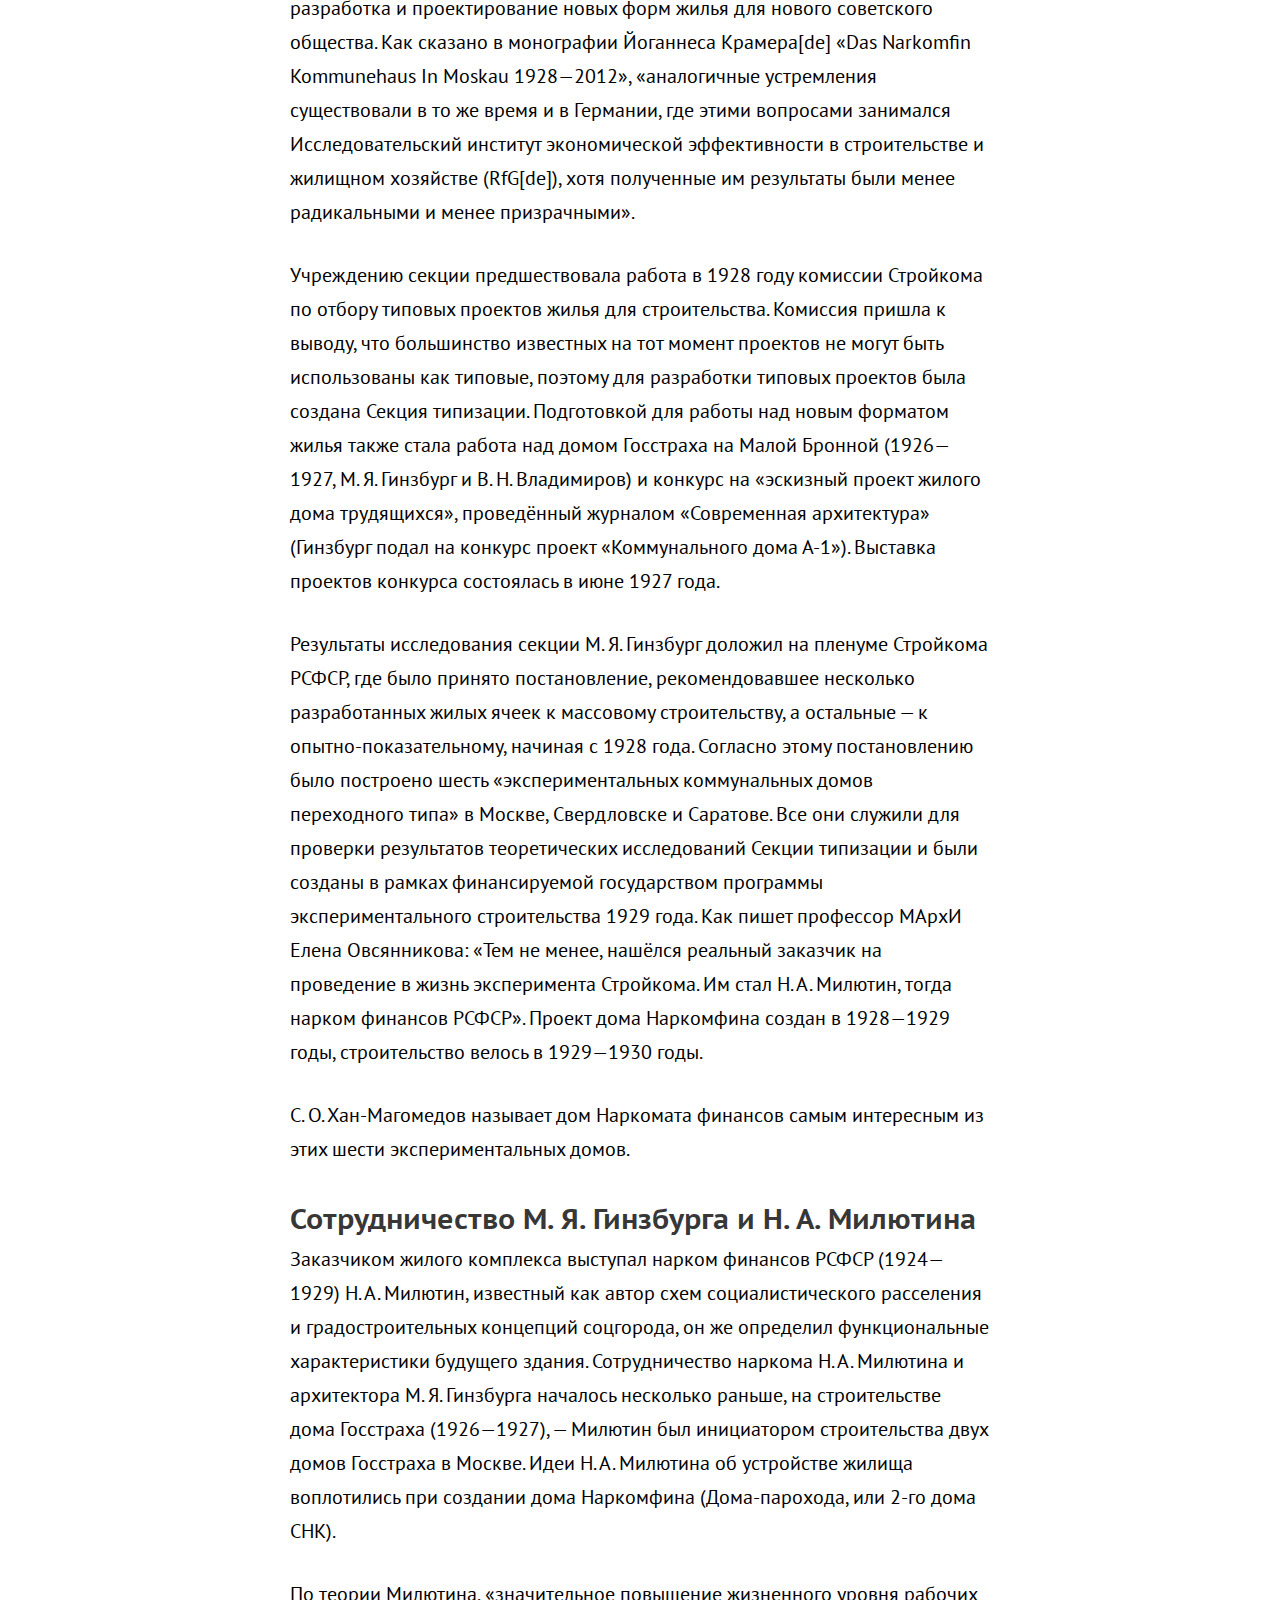
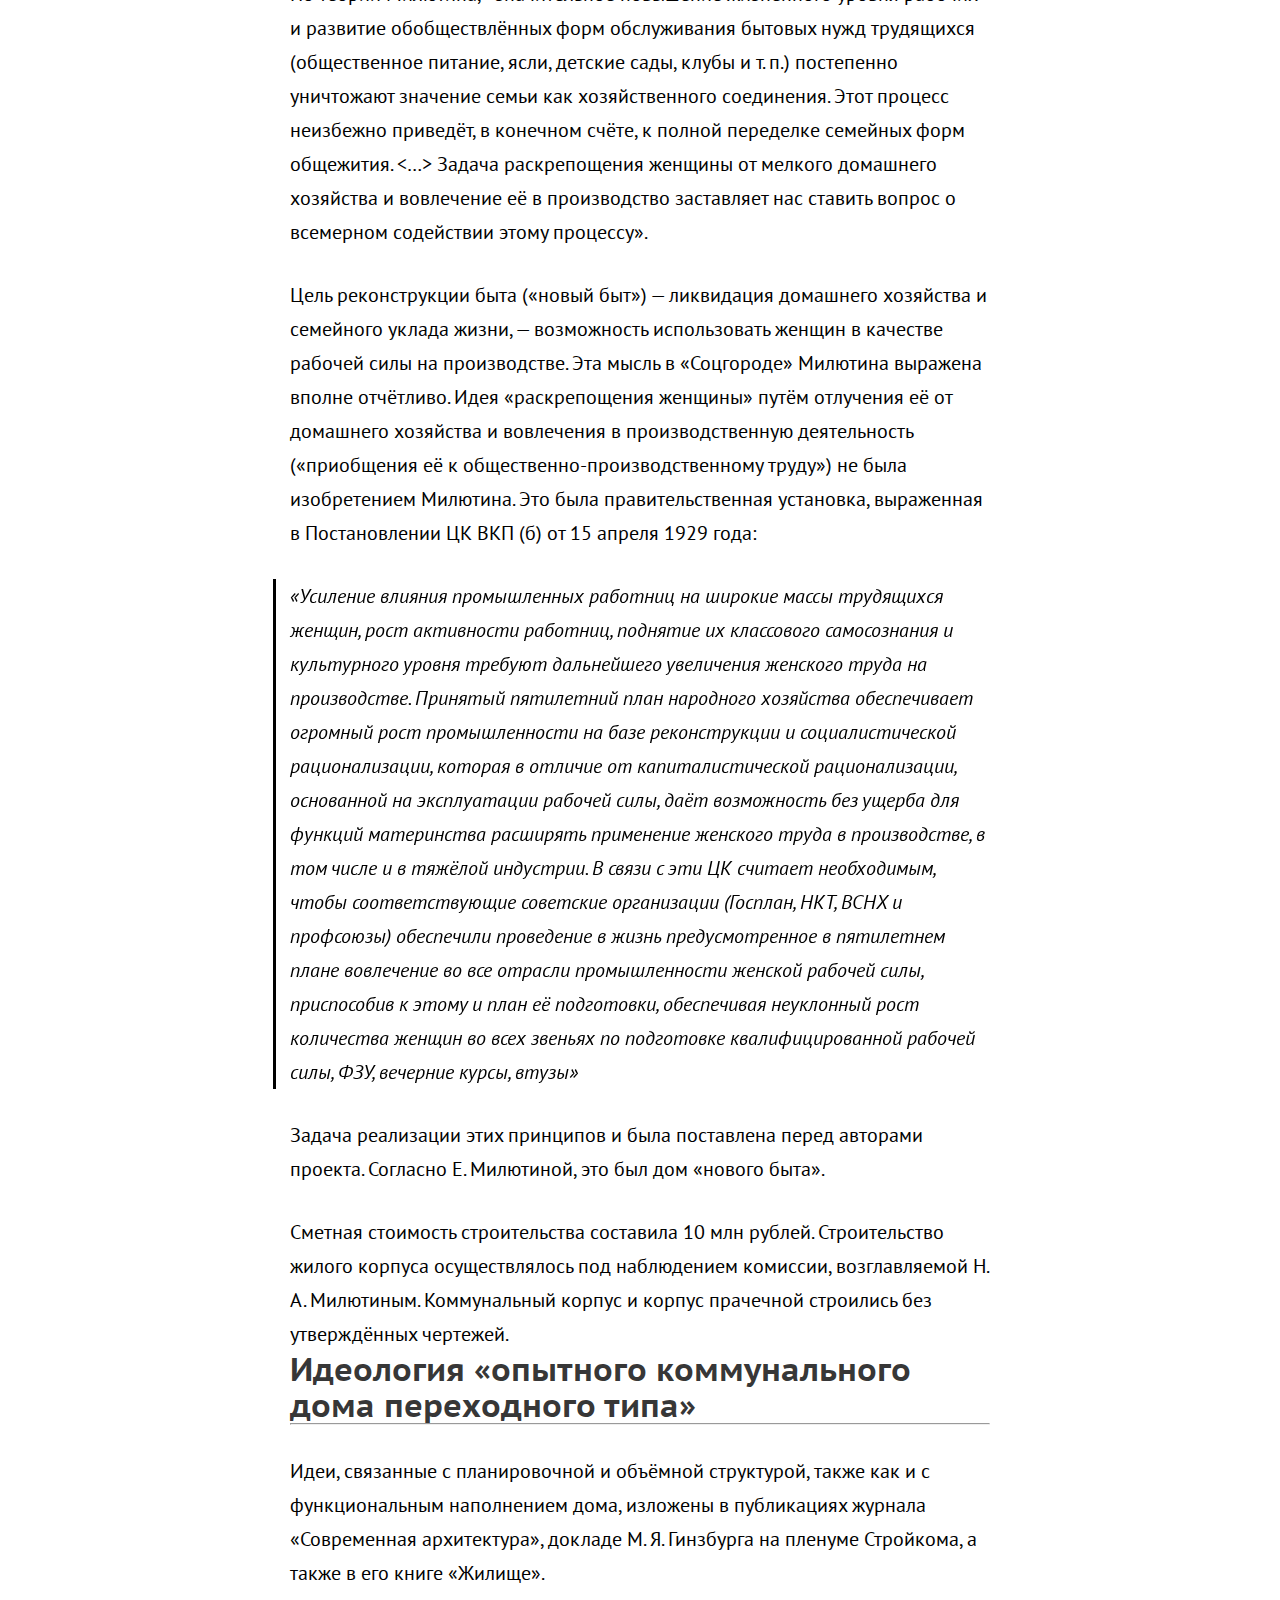
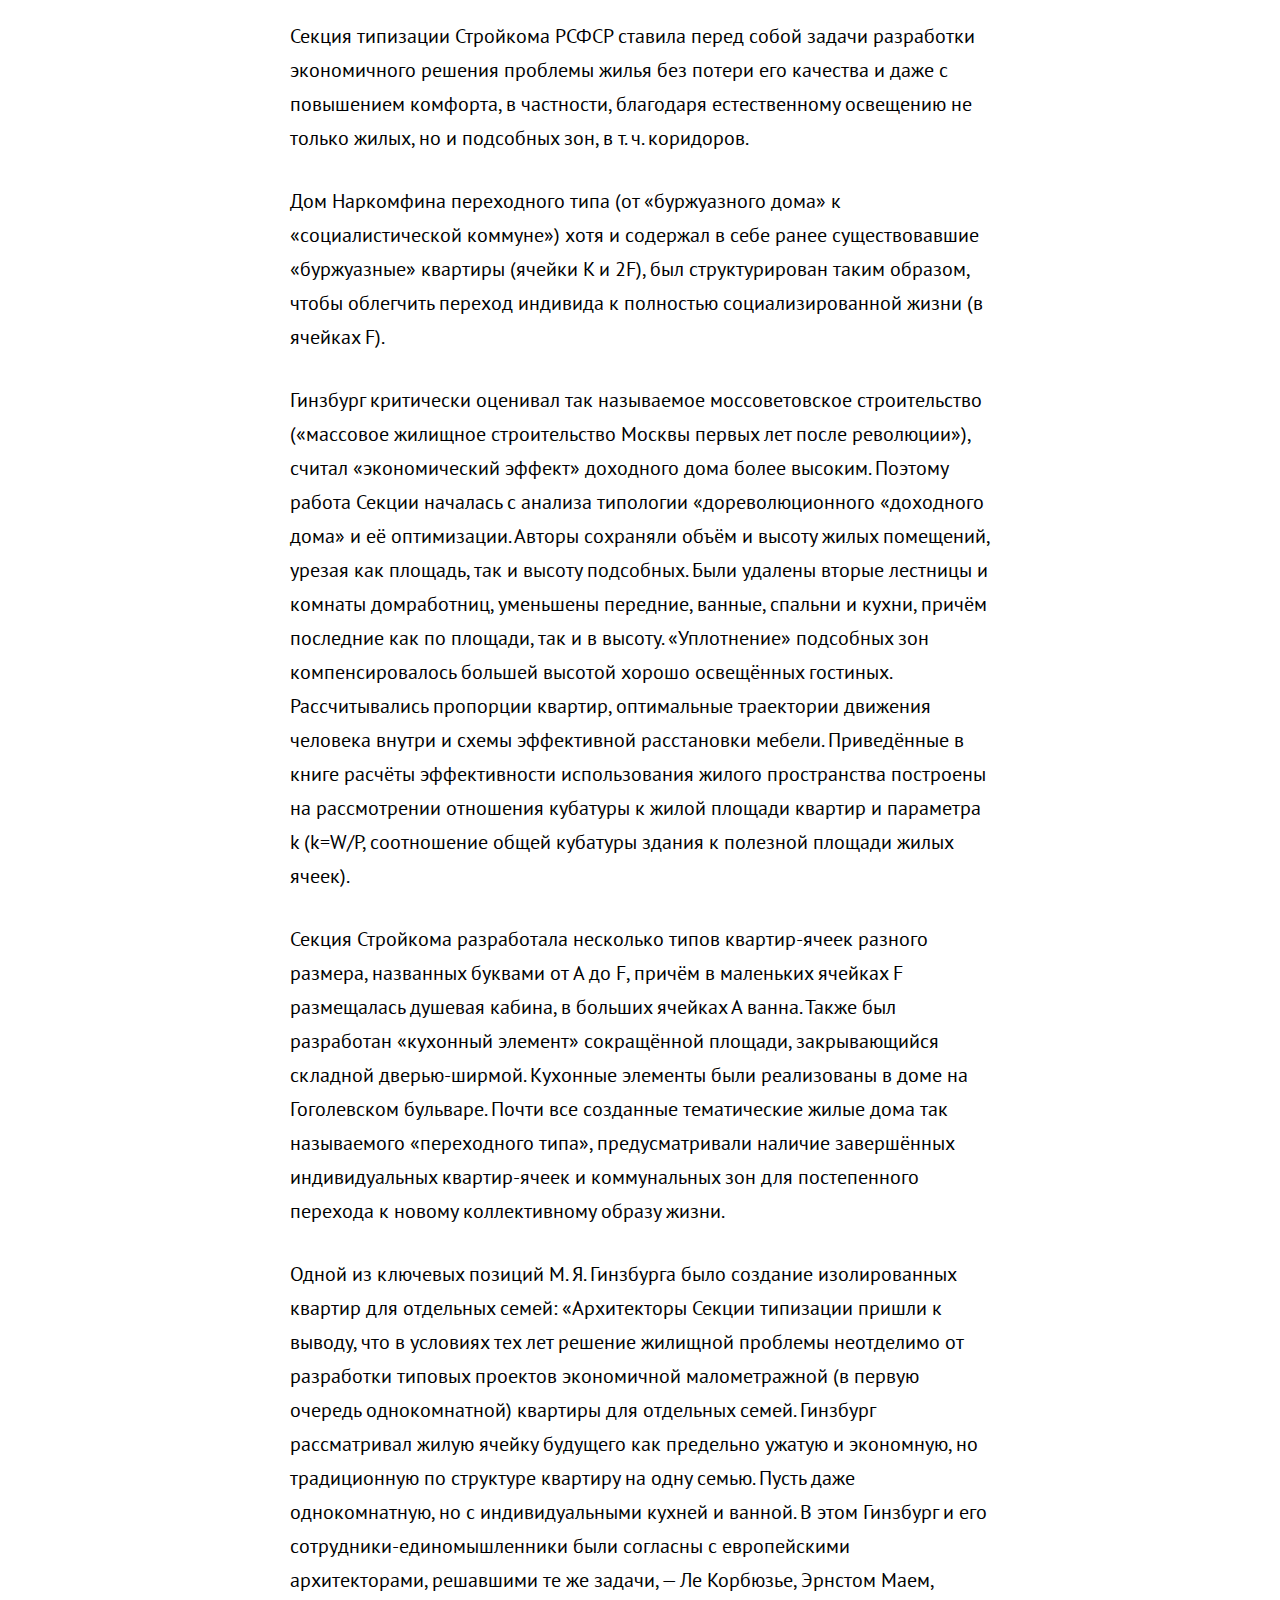
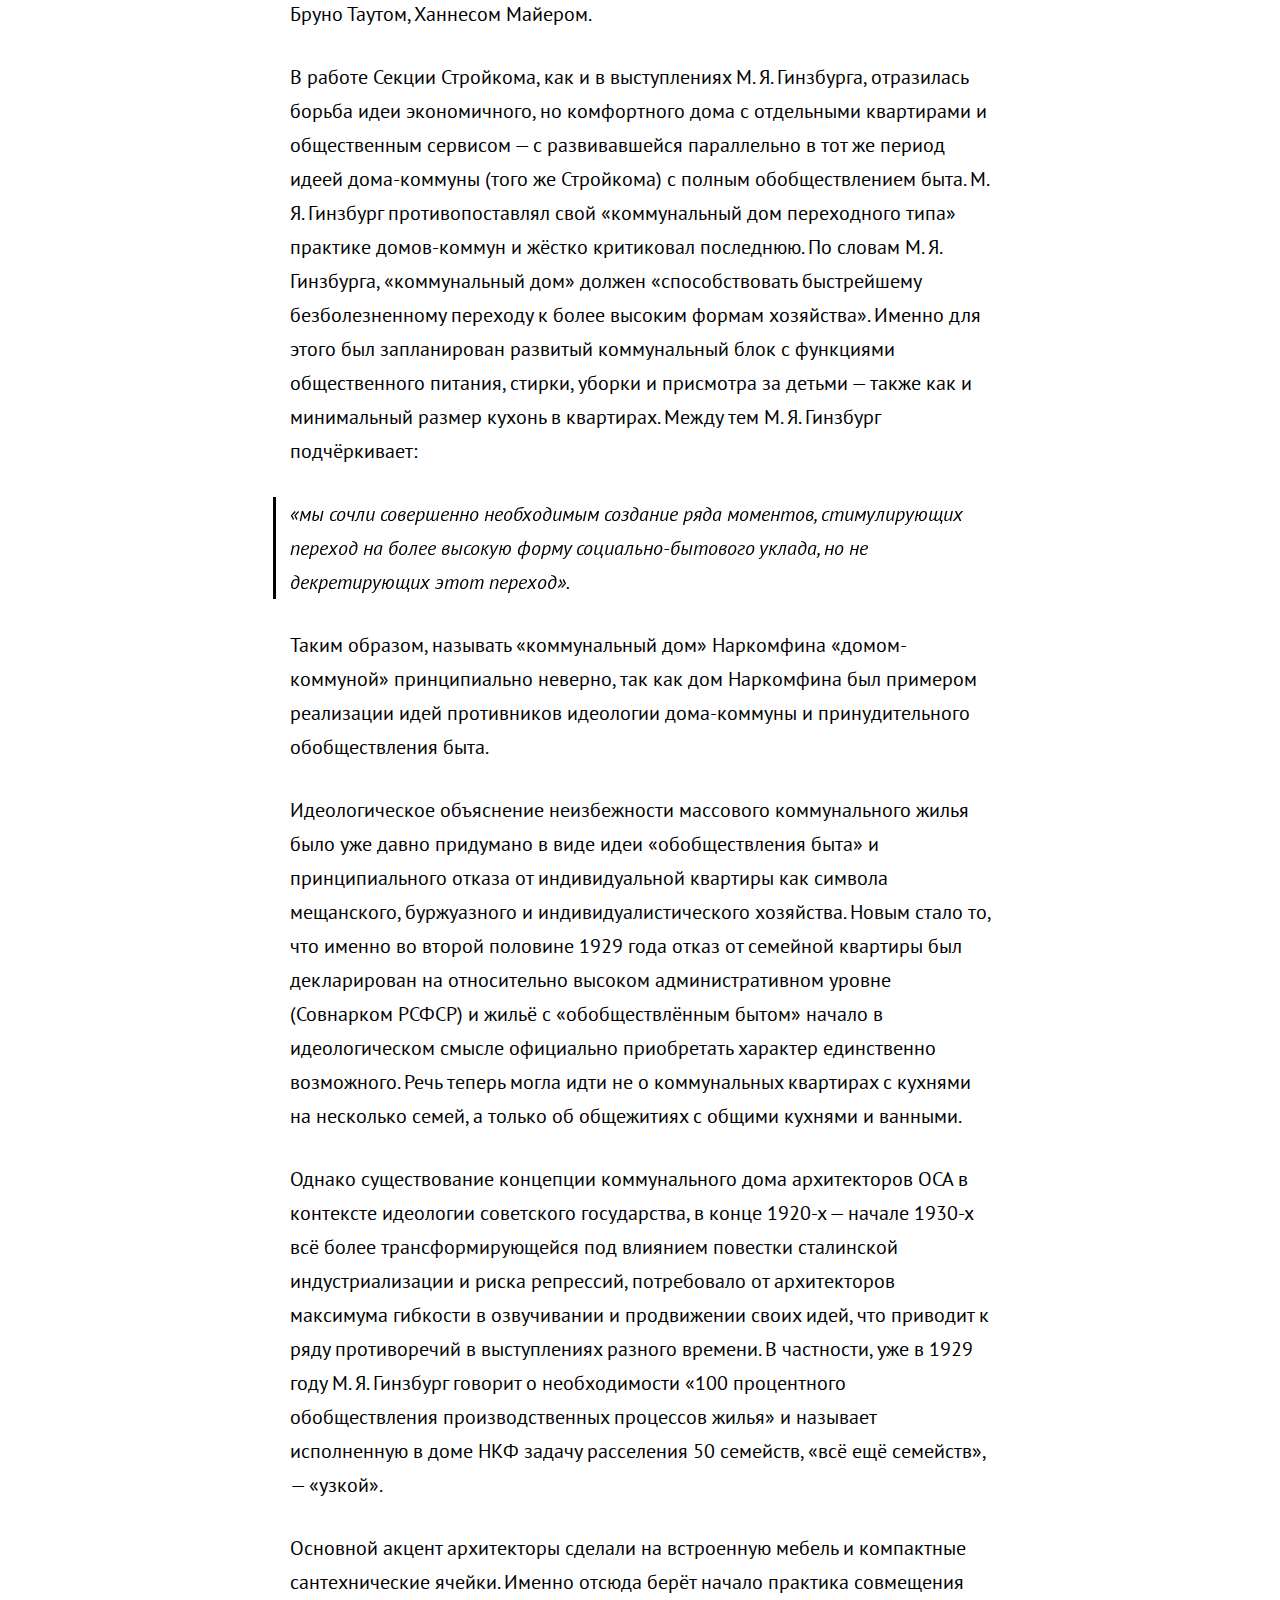
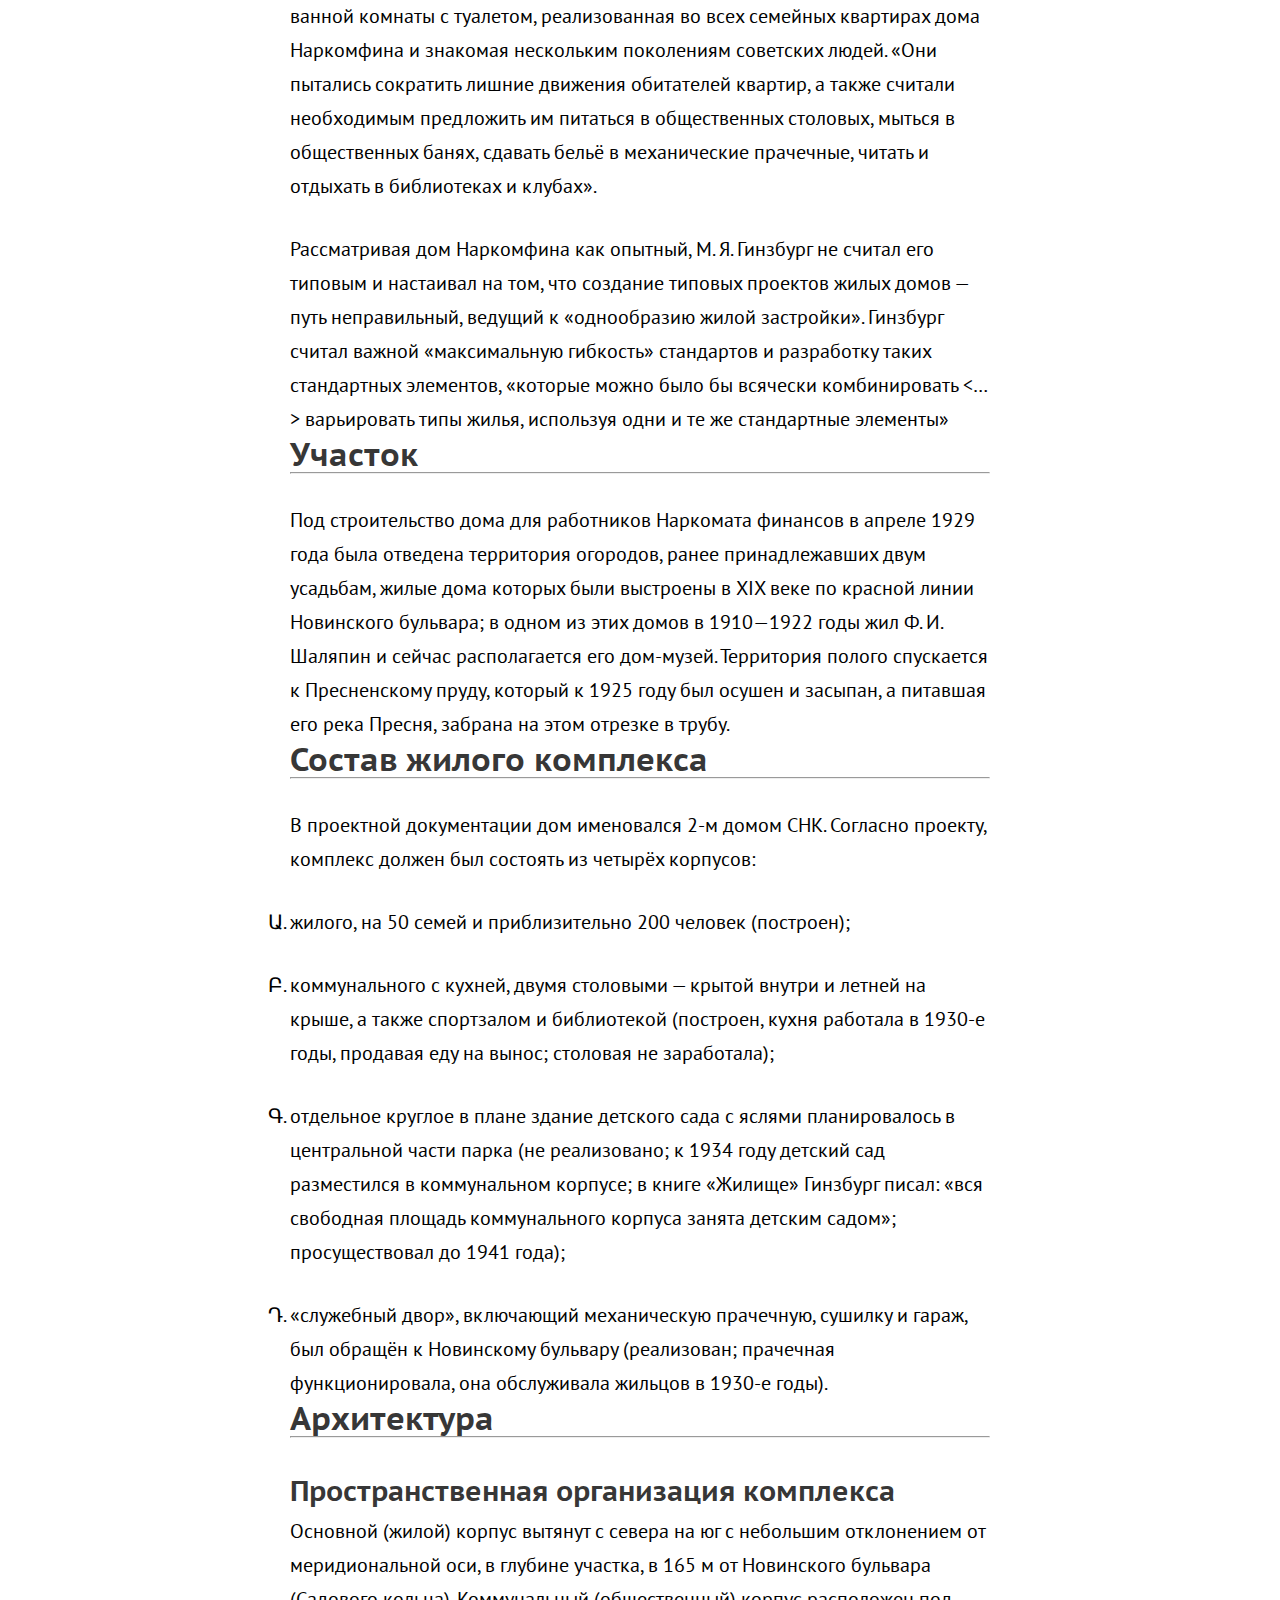
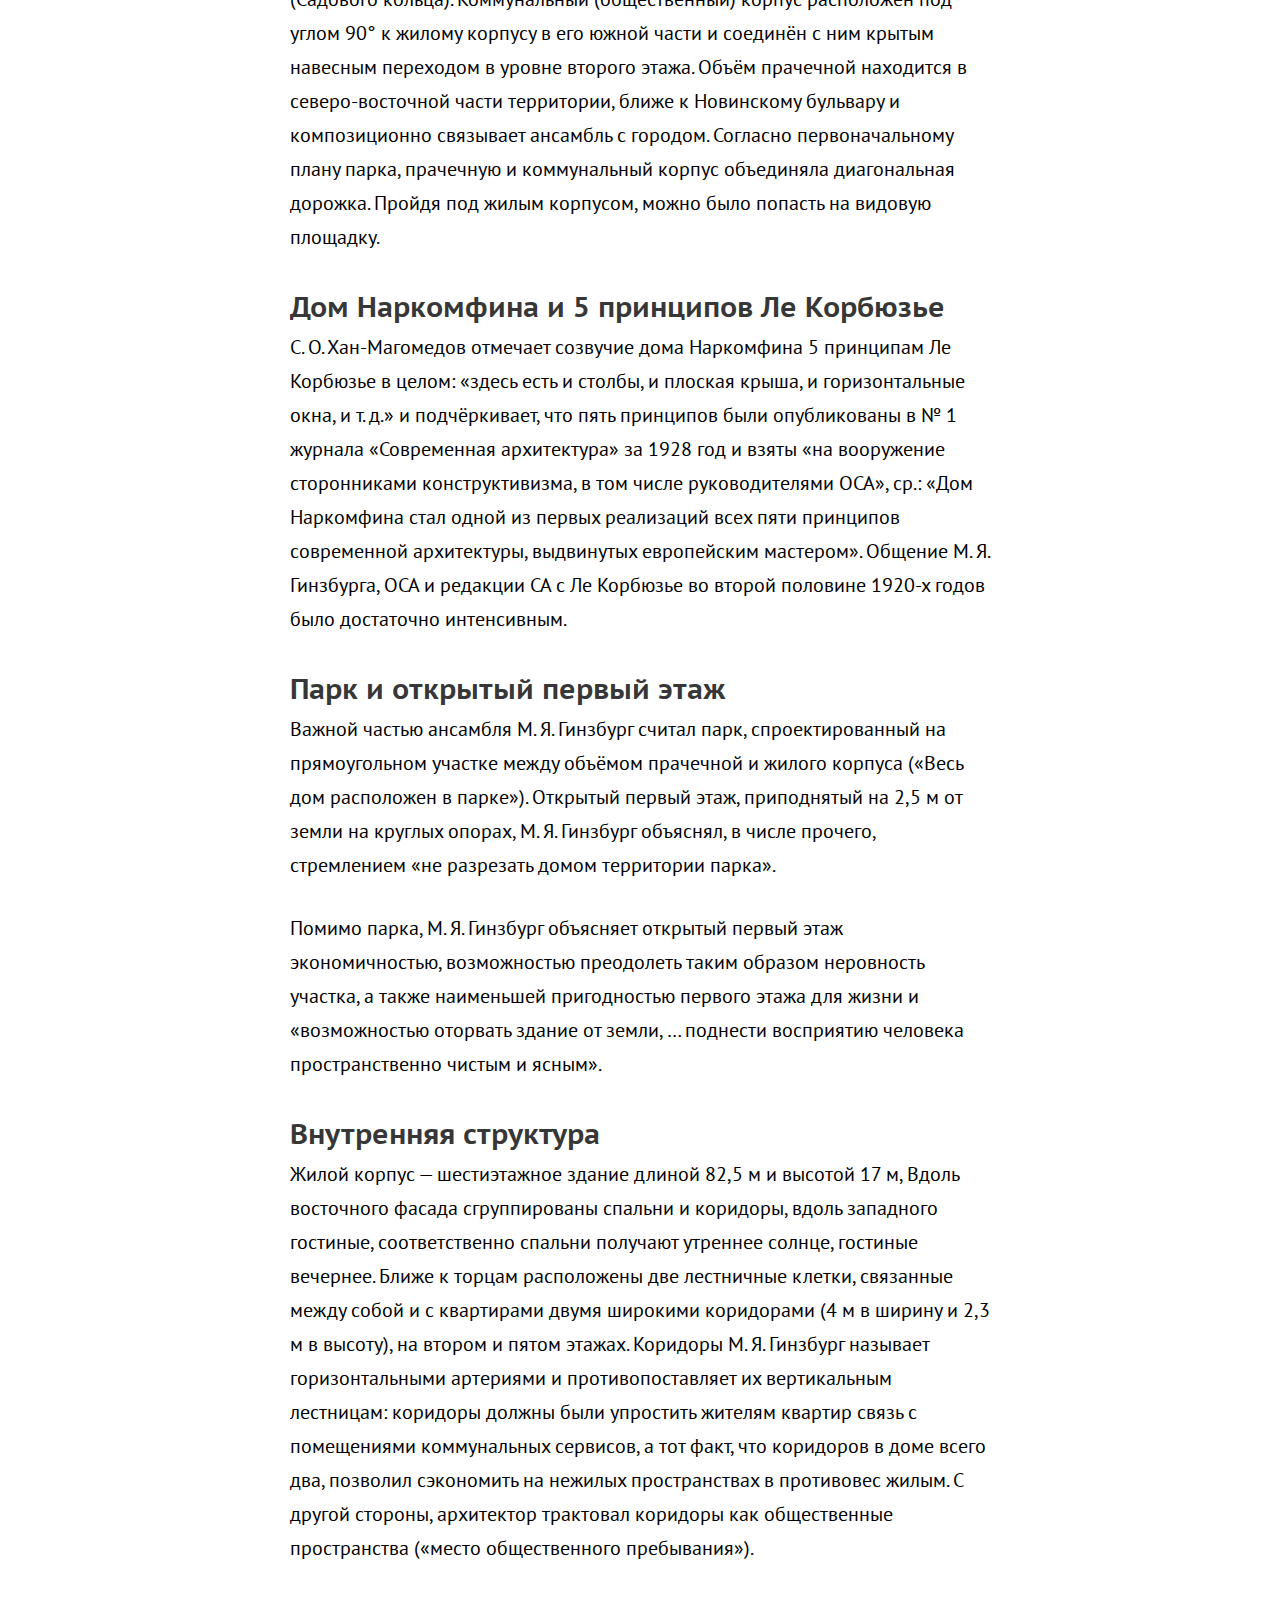
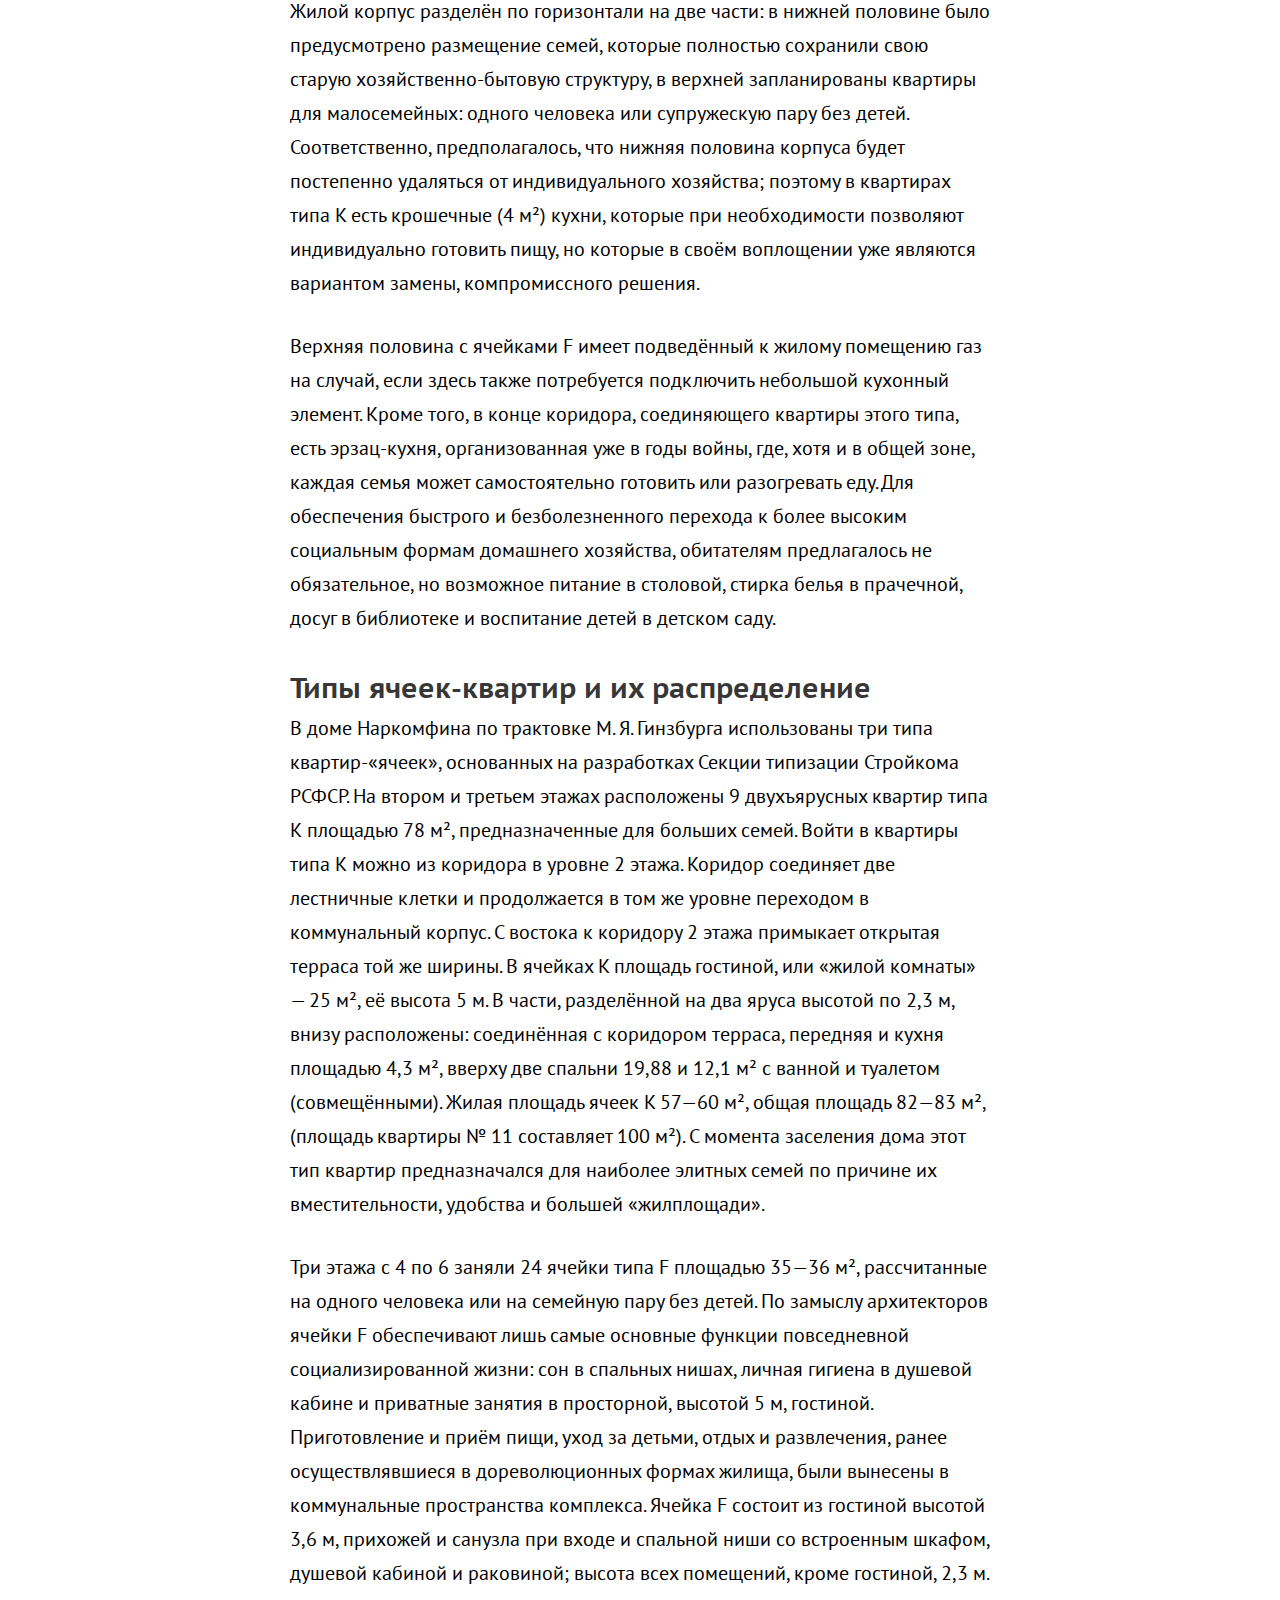
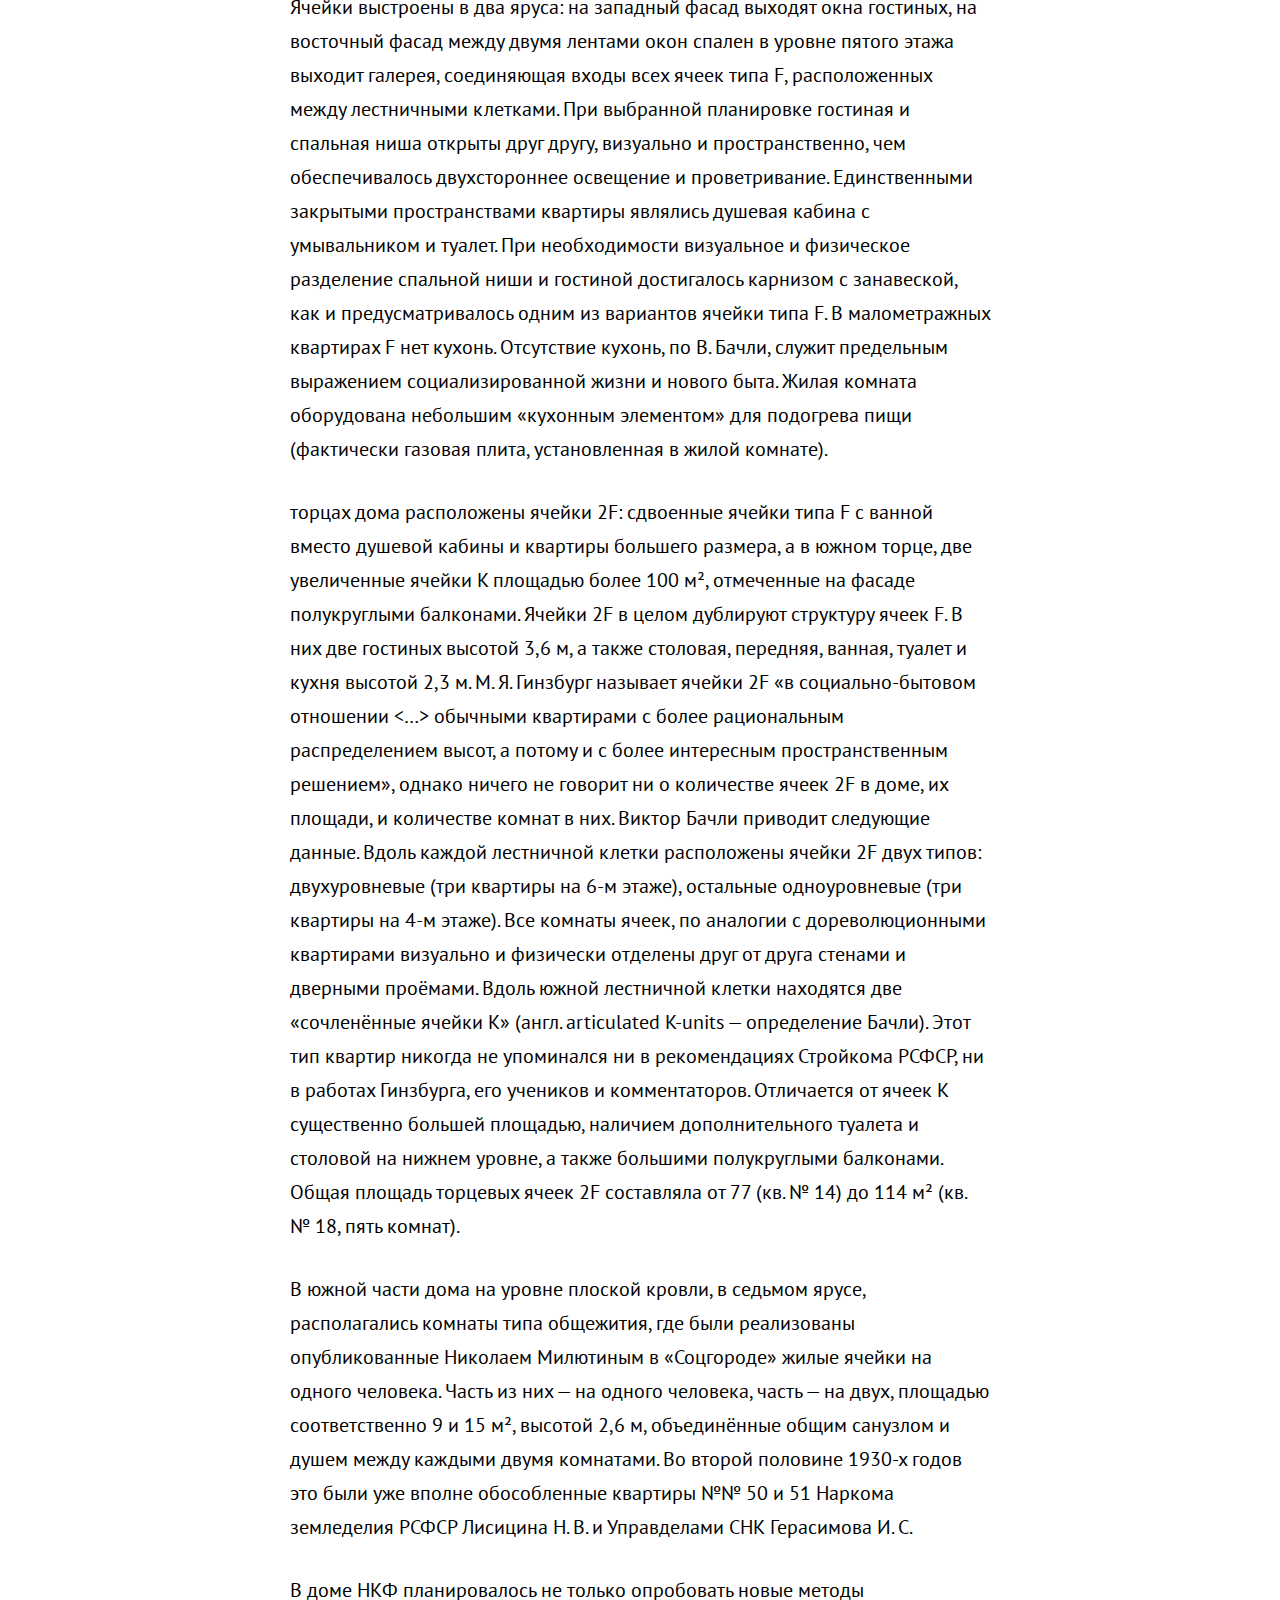
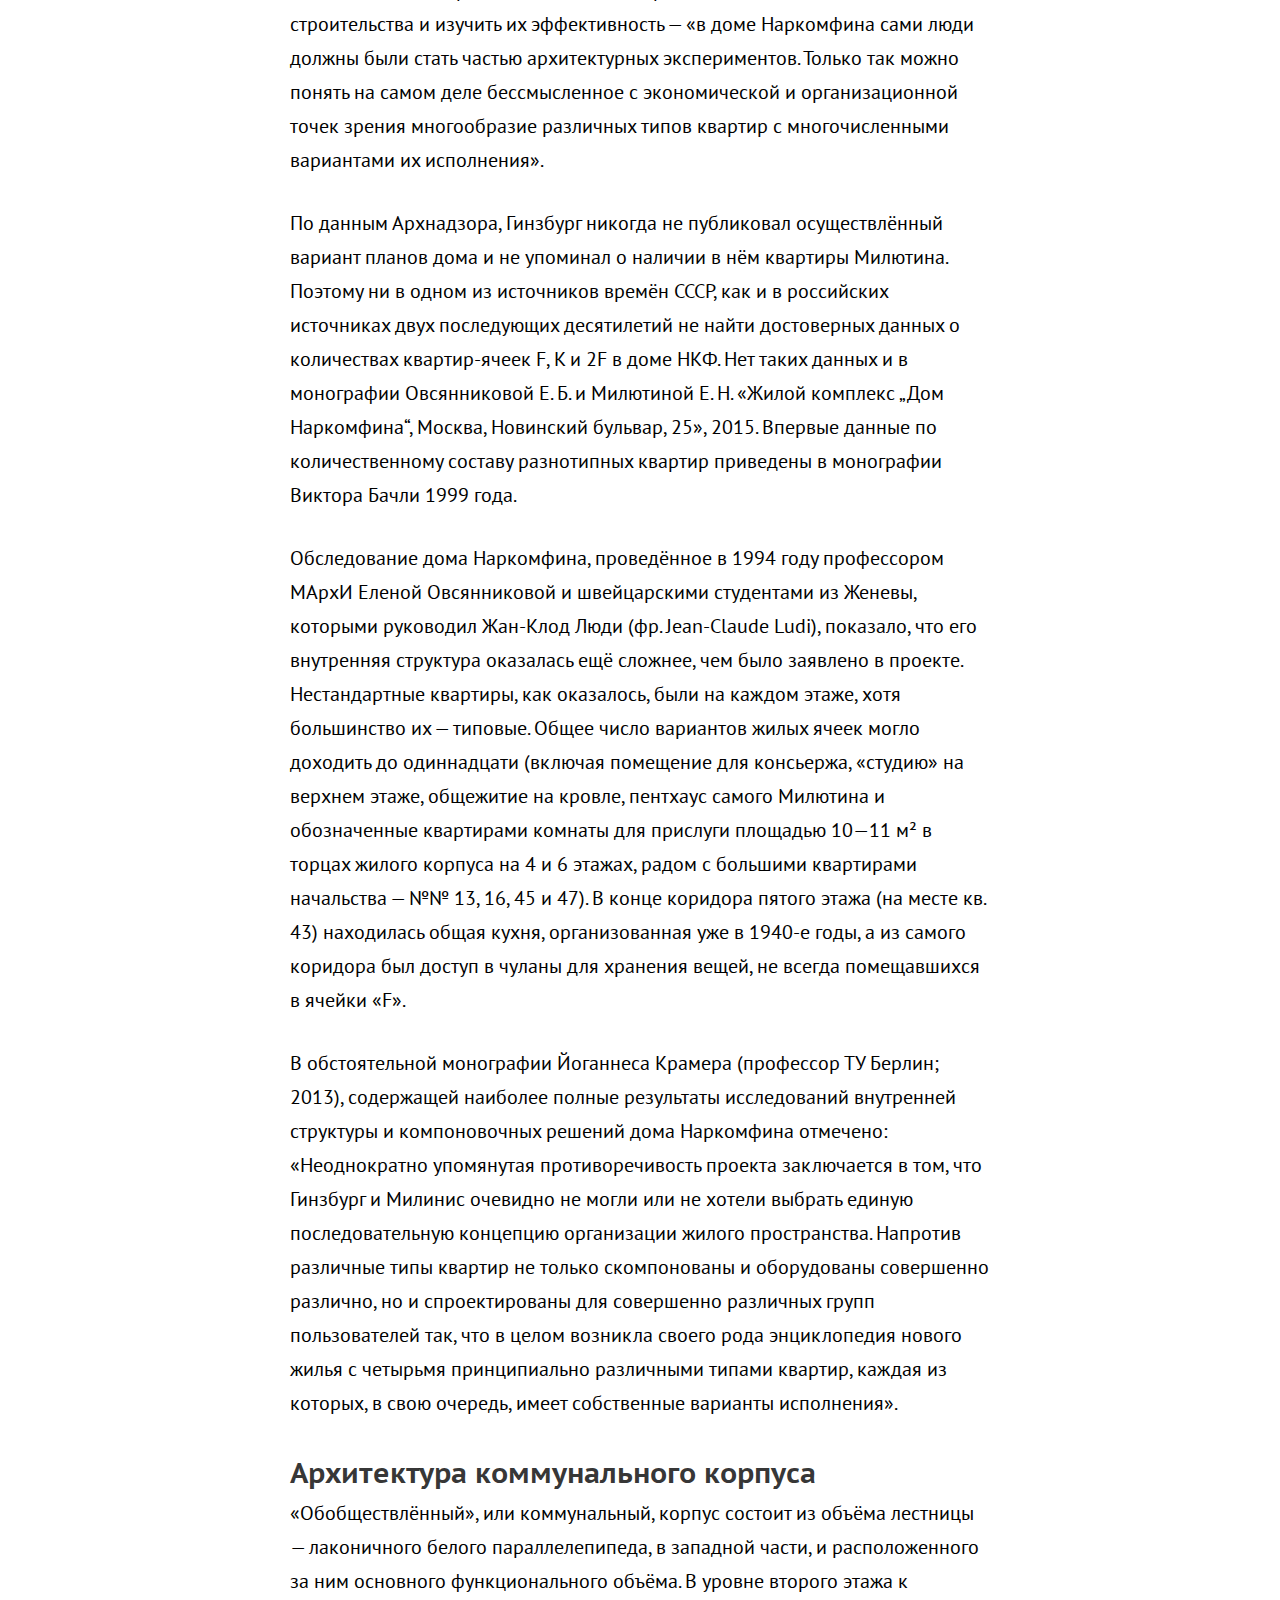
==== commit 123bfc37: "наделала делов" ====
--- a/index.html
+++ b/index.html
@@ -4,154 +4,319 @@
     <meta charset="utf-8">
     <title>Дом Наркомфина</title>
     <link rel="stylesheet" href="css/style.css">
-  <style media="screen">
-
-  </style>
+    <link rel="icon" type="image/x-icon" href="images/favicon.ico" />
+    <link rel="icon" type="image/png" href="images/favicon.png" />
+    <script src="javascripts/jquery-3.6.1.js" charset="utf-8"></script>
+    <script>
+    $(function() {
+    $('.sidebar a').each(function() {
+      $(this).on('click', function(e) {
+        e.preventDefault();
+        var scrollTo = $(this).attr('href');
+        var whitespace = scrollTo == '#s1' ? 110 : 30;
+        $('html,body').animate({
+          scrollTop: $(scrollTo).offset().top - whitespace
+        }, 1000);
+      });
+    });
+    });
+    </script>
 
 
   </head>
   <body>
+    <!-- шапка -->
+    <div class="menubar">
+      <a href="index.html"><img src="images/logo.svg" alt=""></a>
+      <a href="about.html">О проекте</a>
+
+    </div>
     <!-- меню -->
-    <nav>
-      <h2>Содержание</h2>
+      <nav class="sidebar">
+
         <ul>
-          <li>История создания дома Наркомфина</li>
-          <ul>
-            <li>ОСА и Стройком</li>
-            <li>Сотрудничество М. Я. Гинзбурга и Н. А. Милютина </li>
-          </ul>
-          <li>Идеология «опытного коммунального дома переходного типа»</li>
-          <li>Участок</li>
-          <li>Состав жилого комплекса</li>
-          <li>Архитектура</li>
-          <ul>
-            <li>	Пространственная организация комплекса</li>
-            <li>	Дом Наркомфина и 5 принципов Ле Корбюзье</li>
-            <li>	Парк и открытый первый этаж</li>
-            <li> Внутренняя структура</li>
-            <li>Типы ячеек-квартир и их распределение</li>
-            <li>Архитектура коммунального корпуса</li>
-            <li>Фасады</li>
-            <li>Конструкции и материалы</li></ul>
-            <li>Критика проекта</li>
-            <ul>
-              <li>С технической стороны</li>
-              <li>С бытовой стороны</li>
-            </ul>
-            <li>История эксплуатации и проект реставрации</li>
-            <ul>
-              <li>Развитие городского окружения</li>
-              <li>Перестройки</li>
-              <li>Причины ветхости дома</li>
-              <li>Новейшая история дома и реставрация</li>
-            </ul>
-            <li>Значение проекта в исторической перспективе</li>
-            <li>Реальная жизнь в доме Наркомфина</li>
-            <ul>
-              <li>Известные жители</li>
-            </ul>
-            <li>См. также</li>
-          </ul>
-    </nav>
+          <li> <a href="#s1">Дом Наркомфина</a> </li>
+          <li><a href="#1">История создания дома Наркомфина</a></li>
+            <ul>
+              <li><a href="#1_1">ОСА и Стройком</a></li>
+              <li><a href="#1_2">Сотрудничество М. Я. Гинзбурга и Н. А. Милютина</a></li>
+            </ul>
+          <li><a href="#2">Идеология «опытного коммунального дома переходного типа»</a></li>
+          <li><a href="#3">Участок</a></li>
+          <li><a href="#4">Cостав жилого комплекса</a></li>
+          <li><a href="#5">Архитектура</a></li>
+          <li><a href="#6">Пространственная организация комплекса</a></li>
+          <li><a href="#7">Дом Наркомфина и 5 принципов Ле Корбюзье</a></li>
+            <ul>
+              <li><a href="#7_1">Парк и открытый первый этаж</a></li>
+              <li><a href="#7_2">Внутренняя структура</a></li>
+              <li><a href="#7_3">Типы ячеек-квартир и их распределение</a></li>
+              <li><a href="#7_4">Архитектура коммунального корпуса</a></li>
+              <li><a href="#7_5">Фасады</a></li>
+            </ul>
+          <li><a href="#8">Конструкции и материалы</a></li>
+            <ul>
+              <li><a href="#8_1">Железобетонный каркас</a></li>
+              <li><a href="#8_2">Блоки Прохорова</a></li>
+              <li><a href="#8_3">Инженерные коммуникации</a></li>
+              <li><a href="#8_4">Внешние стены</a></li>
+              <li><a href="#8_5">Другие экспериментальные материалы</a></li>
+              <li><a href="#8_6">Цветочницы</a></li>
+            </ul>
+          <li><a href="#9">Интерьеры</a></li>
+            <ul>
+              <li><a href="#9_1">Освещение</a></li>
+              <li><a href="#9_2">Сдвижные окна</a></li>
+              <li><a href="#9_3">Цвет</a></li>
+            </ul>
+          <li><a href="#10">Критика проекта</a></li>
+            <ul>
+              <li><a href="#10_1">С технической стороны</a></li>
+              <li><a href="10_2">С бытовой стороны</a></li>
+            </ul>
+          <li><a href="11">История эксплуатации и проект реставрации</a></li>
+            <ul>
+              <li><a href="11_1">Развитие городского окружения</a></li>
+              <li><a href="11_2">Перестройки</a></li>
+              <li><a href="11_3">Причины ветхости дома</a></li>
+              <li><a href="11_4">Новейшая история дома и реставрация</a></li>
+            </ul>
+          <li><a href="12">Значение проекта в исторической перспективе</a></li>
+          <li><a href="13">Реальная жизнь в доме Наркомфина</a></li>
+            <ul>
+              <li><a href="13_1">Известные жители</a></li>
+            </ul>
+        </ul>
+      </nav>
     <!-- остальной контент-->
-    <article >
-      <div class="main"><h1>Дом Наркомфина-жилого дома</h1></div>
-      <div class="smth"><h1>переходного типа</h1></div>
-      <div class="textone"> <p>Жилой дом переходного типа, построенный в 1930 году по проекту архитекторов Моисея Гинзбурга и Игнатия Милиниса для работников Народного комиссариата финансов СССР (Наркомфина). Находится в Москве на Новинском бульваре по адресу дом № 25, корпус 1. Дом Наркомфина является памятником архитектуры конструктивизма.</p> </div>
-      <div class="texttwo">
-        <p>Здание находится в аварийном состоянии и уже трижды включалось в список «100 главных зданий мира, которым грозит уничтожение».</p>
+    <article>
+      <h1 id="s1">Дом Наркомфина</h1>
+      <p> <strong>Дом Наркомфина</strong> — один из знаковых памятников архитектуры советского <a href="https://ru.wikipedia.org/wiki/Авангард_(искусство)">авангарда</a> и <a href="https://ru.wikipedia.org/wiki/Конструктивизм_(искусство)">конструктивизма</a>. Построен в <a href="https://ru.wikipedia.org/wiki/1928_год">1928</a>—<a href="https://ru.wikipedia.org/wiki/1930_год">1930 годах</a> по проекту архитекторов <a href="https://ru.wikipedia.org/wiki/Гинзбург,_Моисей_Яковлевич">Моисея Гинзбурга </a>, <a href="https://ru.wikipedia.org/wiki/Милинис,_Игнатий_Францевич">Игнатия Милиниса</a> и инженера <a href="https://ru.wikipedia.org/wiki/Сергей_Львович_Прохоров">Сергея Прохорова</a> для <a href="https://ru.wikipedia.org/wiki/Народный_комиссариат_финансов_СССР">работников Народного комиссариата финансов СССР</a> (Наркомфина). Автор замысла дома Наркомфина М. Я. Гинзбург определял его как «опытный дом переходного типа». Дом находится в <a href="https://ru.wikipedia.org/wiki/Москва">Москве</a> по адресу: <a href="https://ru.wikipedia.org/wiki/Новинский_бульвар">Новинский бульвар</a>, дом 25, корпус 1.</p>
+      <p>С начала 1990-х годов, дом находился в аварийном состоянии, был трижды включён в список «100 главных зданий мира, которым грозит уничтожение». В 2017—2020 годах отреставрирован по проекту <a href="https://ru.wikipedia.org/wiki/Архитектурное_бюро">АБ</a> «Гинзбург Архитектс», функционирует как элитный жилой дом.</p>
+      <img src="https://ss.metronews.ru/userfiles/materials/159/1594463/858x540_4105997e.jpg" alt="здание красивое">
+      <h2 id="1">История создания дома Наркомфина</h2>
+      <hr>
+      <h3 id="1_1">ОСА и Стройком</h3>
+      <p>Из всех различных индивидуумов и групп, занимавшихся реформированием повседневной жизни и консолидации социализма в 1920-е годы архитекторы занимали исключительное положение. Архитектурная инновация Дома Коммуны представляет наиболее полную попытку осуществления реформирования быта и консолидации советского социализма. Самой влиятельной группой архитекторов в этой области являлась ОСА (Объединение Современных Архитекторов, возглавляемая М. Я. Гинзбургом). В то время как прочие реформаторы быта пытались внедрить реформистские практики в остатки существующих дореволюционных форм, группа ОСА (образована в 1925 году М. Я. Гинзбургом и братьями Весниными), более известная как конструктивисты, пыталась решить проблему «нового быта» напрямую созданием принципиально новой архитектуры и материальной культуры, основанных на коммунистических отношениях производства и потребления.</p>
+      <p>Дом Наркомфина, или 2-й дом Совнаркома (СНК) РСФСР стал одним из экспериментальных домов, построенных по результатам теоретических исследований Секции типизации Стройкома РСФСР, созданной по инициативе М. Я. Гинзбурга и работавшей под его руководством в 1928—1929 годы (в работе также участвовали входившие в объединение ОСА: М. О. Барщ, В. Н. Владимиров, А. Л. Пастернак, Г. Р. Сум-Шик). Задачей Стройкома являлось разработка и проектирование новых форм жилья для нового советского общества. Как сказано в монографии Йоганнеса Крамера[de] «Das Narkomfin Kommunehaus In Moskau 1928—2012», <em>«аналогичные устремления существовали в то же время и в Германии, где этими вопросами занимался Исследовательский институт экономической эффективности в строительстве и жилищном хозяйстве (RfG[de]), хотя полученные им результаты были менее радикальными и менее призрачными».</em></p>
+      <p>Учреждению секции предшествовала работа в 1928 году комиссии Стройкома по отбору типовых проектов жилья для строительства. Комиссия пришла к выводу, что большинство известных на тот момент проектов не могут быть использованы как типовые, поэтому для разработки типовых проектов была создана Секция типизации. Подготовкой для работы над новым форматом жилья также стала работа над домом Госстраха на Малой Бронной (1926—1927, М. Я. Гинзбург и В. Н. Владимиров) и конкурс на «эскизный проект жилого дома трудящихся», проведённый журналом «Современная архитектура» (Гинзбург подал на конкурс проект «Коммунального дома А-1»). Выставка проектов конкурса состоялась в июне 1927 года.</p>
+      <p>Результаты исследования секции М. Я. Гинзбург доложил на пленуме Стройкома РСФСР, где было принято постановление, рекомендовавшее несколько разработанных жилых ячеек к массовому строительству, а остальные — к опытно-показательному, начиная с 1928 года. Согласно этому постановлению было построено шесть «экспериментальных коммунальных домов переходного типа» в Москве, Свердловске и Саратове. Все они служили для проверки результатов теоретических исследований Секции типизации и были созданы в рамках финансируемой государством программы экспериментального строительства 1929 года. Как пишет профессор МАрхИ Елена Овсянникова: «Тем не менее, нашёлся реальный заказчик на проведение в жизнь эксперимента Стройкома. Им стал Н. А. Милютин, тогда нарком финансов РСФСР». Проект дома Наркомфина создан в 1928—1929 годы, строительство велось в 1929—1930 годы.</p>
+      <p>С. О. Хан-Магомедов называет дом Наркомата финансов самым интересным из этих шести экспериментальных домов.</p>
+      <h3 id="1_2">Сотрудничество М. Я. Гинзбурга и Н. А. Милютина</h3>
+      <p>Заказчиком жилого комплекса выступал нарком финансов РСФСР (1924—1929) Н. А. Милютин, известный как автор схем социалистического расселения и градостроительных концепций соцгорода, он же определил функциональные характеристики будущего здания. Сотрудничество наркома Н. А. Милютина и архитектора М. Я. Гинзбурга началось несколько раньше, на строительстве дома Госстраха (1926—1927), — Милютин был инициатором строительства двух домов Госстраха в Москве. Идеи Н. А. Милютина об устройстве жилища воплотились при создании дома Наркомфина (Дома-парохода, или 2-го дома СНК).</p>
+      <p>По теории Милютина, <em>«значительное повышение жизненного уровня рабочих и развитие обобществлённых форм обслуживания бытовых нужд трудящихся (общественное питание, ясли, детские сады, клубы и т. п.) постепенно уничтожают значение семьи как хозяйственного соединения. Этот процесс неизбежно приведёт, в конечном счёте, к полной переделке семейных форм общежития. <…> Задача раскрепощения женщины от мелкого домашнего хозяйства и вовлечение её в производство заставляет нас ставить вопрос о всемерном содействии этому процессу».</em></p>
+      <p>Цель реконструкции быта (<em>«новый быт»</em>) — ликвидация домашнего хозяйства и семейного уклада жизни, — возможность использовать женщин в качестве рабочей силы на производстве. Эта мысль в «Соцгороде» Милютина выражена вполне отчётливо. Идея «раскрепощения женщины» путём отлучения её от домашнего хозяйства и вовлечения в производственную деятельность («приобщения её к общественно-производственному труду») не была изобретением Милютина. Это была правительственная установка, выраженная в Постановлении ЦК ВКП (б) от 15 апреля 1929 года:</p>
+      <div class="outline">
+        <blockquote>
+          «Усиление влияния промышленных работниц на широкие массы трудящихся женщин, рост активности работниц, поднятие их классового самосознания и культурного уровня требуют дальнейшего увеличения женского труда на производстве. Принятый пятилетний план народного хозяйства обеспечивает огромный рост промышленности на базе реконструкции и социалистической рационализации, которая в отличие от капиталистической рационализации, основанной на эксплуатации рабочей силы, даёт возможность без ущерба для функций материнства расширять применение женского труда в производстве, в том числе и в тяжёлой индустрии. В связи с эти ЦК считает необходимым, чтобы соответствующие советские организации (Госплан, НКТ, ВСНХ и профсоюзы) обеспечили проведение в жизнь предусмотренное в пятилетнем плане вовлечение во все отрасли промышленности женской рабочей силы, приспособив к этому и план её подготовки, обеспечивая неуклонный рост количества женщин во всех звеньях по подготовке квалифицированной рабочей силы, ФЗУ, вечерние курсы, втузы»
+        </blockquote>
       </div>
-      <div class="img1">
-        <img src="https://upload.wikimedia.org/wikipedia/commons/thumb/3/30/Moscow%2C_Narkomfin_building_in_May_2021_03.jpg/548px-Moscow%2C_Narkomfin_building_in_May_2021_03.jpg" alt="">
+      <p>Задача реализации этих принципов и была поставлена перед авторами проекта. Согласно Е. Милютиной, это был дом «нового быта».</p>
+      <p>Сметная стоимость строительства составила 10 млн рублей. Строительство жилого корпуса осуществлялось под наблюдением комиссии, возглавляемой Н. А. Милютиным. Коммунальный корпус и корпус прачечной строились без утверждённых чертежей.</p>
+      <h2 id="2">Идеология «опытного коммунального дома переходного типа»</h2>
+      <hr>
+      <p>Идеи, связанные с планировочной и объёмной структурой, также как и с функциональным наполнением дома, изложены в публикациях журнала «Современная архитектура», докладе М. Я. Гинзбурга на пленуме Стройкома, а также в его книге «Жилище».</p>
+      <p>Секция типизации Стройкома РСФСР ставила перед собой задачи разработки экономичного решения проблемы жилья без потери его качества и даже с повышением комфорта, в частности, благодаря естественному освещению не только жилых, но и подсобных зон, в т. ч. коридоров.</p>
+      <p>Дом Наркомфина переходного типа (от «буржуазного дома» к «социалистической коммуне») хотя и содержал в себе ранее существовавшие «буржуазные» квартиры (ячейки K и 2F), был структурирован таким образом, чтобы облегчить переход индивида к полностью социализированной жизни (в ячейках F).</p>
+      <p>Гинзбург критически оценивал так называемое моссоветовское строительство («массовое жилищное строительство Москвы первых лет после революции»), считал «экономический эффект» доходного дома более высоким. Поэтому работа Секции началась с анализа типологии «дореволюционного «доходного дома» и её оптимизации. Авторы сохраняли объём и высоту жилых помещений, урезая как площадь, так и высоту подсобных. Были удалены вторые лестницы и комнаты домработниц, уменьшены передние, ванные, спальни и кухни, причём последние как по площади, так и в высоту. «Уплотнение» подсобных зон компенсировалось большей высотой хорошо освещённых гостиных. Рассчитывались пропорции квартир, оптимальные траектории движения человека внутри и схемы эффективной расстановки мебели. Приведённые в книге расчёты эффективности использования жилого пространства построены на рассмотрении отношения кубатуры к жилой площади квартир и параметра k (k=W/P, соотношение общей кубатуры здания к полезной площади жилых ячеек).</p>
+      <p>Секция Стройкома разработала несколько типов квартир-ячеек разного размера, названных буквами от A до F, причём в маленьких ячейках F размещалась душевая кабина, в больших ячейках А ванна. Также был разработан «кухонный элемент» сокращённой площади, закрывающийся складной дверью-ширмой. Кухонные элементы были реализованы в доме на Гоголевском бульваре. Почти все созданные тематические жилые дома так называемого «переходного типа», предусматривали наличие завершённых индивидуальных квартир-ячеек и коммунальных зон для постепенного перехода к новому коллективному образу жизни.</p>
+      <p>Одной из ключевых позиций М. Я. Гинзбурга было создание изолированных квартир для отдельных семей: «Архитекторы Секции типизации пришли к выводу, что в условиях тех лет решение жилищной проблемы неотделимо от разработки типовых проектов экономичной малометражной (в первую очередь однокомнатной) квартиры для отдельных семей. Гинзбург рассматривал жилую ячейку будущего как предельно ужатую и экономную, но традиционную по структуре квартиру на одну семью. Пусть даже однокомнатную, но с индивидуальными кухней и ванной. В этом Гинзбург и его сотрудники-единомышленники были согласны с европейскими архитекторами, решавшими те же задачи, — Ле Корбюзье, Эрнстом Маем, Бруно Таутом, Ханнесом Майером.</p>
+      <p>В работе Секции Стройкома, как и в выступлениях М. Я. Гинзбурга, отразилась борьба идеи экономичного, но комфортного дома с отдельными квартирами и общественным сервисом — с развивавшейся параллельно в тот же период идеей дома-коммуны (того же Стройкома) с полным обобществлением быта. М. Я. Гинзбург противопоставлял свой «коммунальный дом переходного типа» практике домов-коммун и жёстко критиковал последнюю. По словам М. Я. Гинзбурга, «коммунальный дом» должен «способствовать быстрейшему безболезненному переходу к более высоким формам хозяйства». Именно для этого был запланирован развитый коммунальный блок с функциями общественного питания, стирки, уборки и присмотра за детьми — также как и минимальный размер кухонь в квартирах. Между тем М. Я. Гинзбург подчёркивает:</p>
+        <blockquote>
+          <em>«мы сочли совершенно необходимым создание ряда моментов, стимулирующих переход на более высокую форму социально-бытового уклада, но не декретирующих этот переход».</em>
+        </blockquote>
+      <p>Таким образом, называть «коммунальный дом» Наркомфина «домом-коммуной» принципиально неверно, так как дом Наркомфина был примером реализации идей противников идеологии дома-коммуны и принудительного обобществления быта.</p>
+      <p>Идеологическое объяснение неизбежности массового коммунального жилья было уже давно придумано в виде идеи «обобществления быта» и принципиального отказа от индивидуальной квартиры как символа мещанского, буржуазного и индивидуалистического хозяйства. Новым стало то, что именно во второй половине 1929 года отказ от семейной квартиры был декларирован на относительно высоком административном уровне (Совнарком РСФСР) и жильё с «обобществлённым бытом» начало в идеологическом смысле официально приобретать характер единственно возможного. Речь теперь могла идти не о коммунальных квартирах с кухнями на несколько семей, а только об общежитиях с общими кухнями и ванными.</p>
+      <p>Однако существование концепции коммунального дома архитекторов ОСА в контексте идеологии советского государства, в конце 1920-х — начале 1930-х всё более трансформирующейся под влиянием повестки сталинской индустриализации и риска репрессий, потребовало от архитекторов максимума гибкости в озвучивании и продвижении своих идей, что приводит к ряду противоречий в выступлениях разного времени. В частности, уже в 1929 году М. Я. Гинзбург говорит о необходимости «100 процентного обобществления производственных процессов жилья» и называет исполненную в доме НКФ задачу расселения 50 семейств, «всё ещё семейств», — «узкой».</p>
+      <p>Основной акцент архитекторы сделали на встроенную мебель и компактные сантехнические ячейки. Именно отсюда берёт начало практика совмещения ванной комнаты с туалетом, реализованная во всех семейных квартирах дома Наркомфина и знакомая нескольким поколениям советских людей. <em>«Они пытались сократить лишние движения обитателей квартир, а также считали необходимым предложить им питаться в общественных столовых, мыться в общественных банях, сдавать бельё в механические прачечные, читать и отдыхать в библиотеках и клубах».</em></p>
+      <p>Рассматривая дом Наркомфина как опытный, М. Я. Гинзбург не считал его типовым и настаивал на том, что создание типовых проектов жилых домов — путь неправильный, ведущий к «однообразию жилой застройки». Гинзбург считал важной «максимальную гибкость» стандартов и разработку таких стандартных элементов, «которые можно было бы всячески комбинировать <…> варьировать типы жилья, используя одни и те же стандартные элементы»</p>
+      <h2 id="3">Участок</h2>
+      <hr>
+      <p>Под строительство дома для работников Наркомата финансов в апреле 1929 года была отведена территория огородов, ранее принадлежавших двум усадьбам, жилые дома которых были выстроены в XIX веке по красной линии Новинского бульвара; в одном из этих домов в 1910—1922 годы жил Ф. И. Шаляпин и сейчас располагается его дом-музей. Территория полого спускается к Пресненскому пруду, который к 1925 году был осушен и засыпан, а питавшая его река Пресня, забрана на этом отрезке в трубу.</p>
+      <h2 id="4">Состав жилого комплекса</h2>
+      <hr>
+      <p>В проектной документации дом именовался 2-м домом СНК. Согласно проекту, комплекс должен был состоять из четырёх корпусов:</p>
+      <ol>
+        <li>жилого, на 50 семей и приблизительно 200 человек (построен);</li>
+        <li>коммунального с кухней, двумя столовыми — крытой внутри и летней на крыше, а также спортзалом и библиотекой (построен, кухня работала в 1930-е годы, продавая еду на вынос; столовая не заработала);</li>
+        <li>отдельное круглое в плане здание детского сада с яслями планировалось в центральной части парка (не реализовано; к 1934 году детский сад разместился в коммунальном корпусе; в книге «Жилище» Гинзбург писал: «вся свободная площадь коммунального корпуса занята детским садом»; просуществовал до 1941 года);</li>
+        <li>«служебный двор», включающий механическую прачечную, сушилку и гараж, был обращён к Новинскому бульвару (реализован; прачечная функционировала, она обслуживала жильцов в 1930-е годы).</li>
+      </ol>
+      <h2 id="5">Архитектура</h2>
+      <hr>
+      <h3 id="6">Пространственная организация комплекса</h3>
+      <p>Основной (жилой) корпус вытянут с севера на юг с небольшим отклонением от меридиональной оси, в глубине участка, в 165 м от Новинского бульвара (Садового кольца). Коммунальный (общественный) корпус расположен под углом 90° к жилому корпусу в его южной части и соединён с ним крытым навесным переходом в уровне второго этажа. Объём прачечной находится в северо-восточной части территории, ближе к Новинскому бульвару и композиционно связывает ансамбль с городом. Согласно первоначальному плану парка, прачечную и коммунальный корпус объединяла диагональная дорожка. Пройдя под жилым корпусом, можно было попасть на видовую площадку.</p>
+      <h3 id="7">Дом Наркомфина и 5 принципов Ле Корбюзье</h3>
+      <p>С. О. Хан-Магомедов отмечает созвучие дома Наркомфина 5 принципам Ле Корбюзье в целом: «здесь есть и столбы, и плоская крыша, и горизонтальные окна, и т. д.» и подчёркивает, что пять принципов были опубликованы в № 1 журнала «Современная архитектура» за 1928 год и взяты «на вооружение сторонниками конструктивизма, в том числе руководителями ОСА», ср.: «Дом Наркомфина стал одной из первых реализаций всех пяти принципов современной архитектуры, выдвинутых европейским мастером». Общение М. Я. Гинзбурга, ОСА и редакции СА с Ле Корбюзье во второй половине 1920-х годов было достаточно интенсивным.</p>
+      <h3 id="7_1">Парк и открытый первый этаж</h3>
+      <p>Важной частью ансамбля М. Я. Гинзбург считал парк, спроектированный на прямоугольном участке между объёмом прачечной и жилого корпуса («Весь дом расположен в парке»). Открытый первый этаж, приподнятый на 2,5 м от земли на круглых опорах, М. Я. Гинзбург объяснял, в числе прочего, стремлением «не разрезать домом территории парка».</p>
+      <p>Помимо парка, М. Я. Гинзбург объясняет открытый первый этаж экономичностью, возможностью преодолеть таким образом неровность участка, а также наименьшей пригодностью первого этажа для жизни и «возможностью оторвать здание от земли, … поднести восприятию человека пространственно чистым и ясным».</p>
+      <h3 id="7_2">Внутренняя структура</h3>
+      <p>Жилой корпус — шестиэтажное здание длиной 82,5 м и высотой 17 м, Вдоль восточного фасада сгруппированы спальни и коридоры, вдоль западного гостиные, соответственно спальни получают утреннее солнце, гостиные вечернее. Ближе к торцам расположены две лестничные клетки, связанные между собой и с квартирами двумя широкими коридорами (4 м в ширину и 2,3 м в высоту), на втором и пятом этажах. Коридоры М. Я. Гинзбург называет горизонтальными артериями и противопоставляет их вертикальным лестницам: коридоры должны были упростить жителям квартир связь с помещениями коммунальных сервисов, а тот факт, что коридоров в доме всего два, позволил сэкономить на нежилых пространствах в противовес жилым. С другой стороны, архитектор трактовал коридоры как общественные пространства («место общественного пребывания»).</p>
+      <p>Жилой корпус разделён по горизонтали на две части: в нижней половине было предусмотрено размещение семей, которые полностью сохранили свою старую хозяйственно-бытовую структуру, в верхней запланированы квартиры для малосемейных: одного человека или супружескую пару без детей. Соответственно, предполагалось, что нижняя половина корпуса будет постепенно удаляться от индивидуального хозяйства; поэтому в квартирах типа K есть крошечные (4 м²) кухни, которые при необходимости позволяют индивидуально готовить пищу, но которые в своём воплощении уже являются вариантом замены, компромиссного решения.</p>
+      <p>Верхняя половина с ячейками F имеет подведённый к жилому помещению газ на случай, если здесь также потребуется подключить небольшой кухонный элемент. Кроме того, в конце коридора, соединяющего квартиры этого типа, есть эрзац-кухня, организованная уже в годы войны, где, хотя и в общей зоне, каждая семья может самостоятельно готовить или разогревать еду. Для обеспечения быстрого и безболезненного перехода к более высоким социальным формам домашнего хозяйства, обитателям предлагалось не обязательное, но возможное питание в столовой, стирка белья в прачечной, досуг в библиотеке и воспитание детей в детском саду.</p>
+      <h3 id="7_3">Типы ячеек-квартир и их распределение</h3>
+      <p>В доме Наркомфина по трактовке М. Я. Гинзбурга использованы три типа квартир-«ячеек», основанных на разработках Секции типизации Стройкома РСФСР. На втором и третьем этажах расположены 9 двухъярусных квартир типа К площадью 78 м², предназначенные для больших семей. Войти в квартиры <strong>типа К</strong> можно из коридора в уровне 2 этажа. Коридор соединяет две лестничные клетки и продолжается в том же уровне переходом в коммунальный корпус. С востока к коридору 2 этажа примыкает открытая терраса той же ширины. <strong>В ячейках K</strong> площадь гостиной, или «жилой комнаты» — 25 м², её высота 5 м. В части, разделённой на два яруса высотой по 2,3 м, внизу расположены: соединённая с коридором терраса, передняя и кухня площадью 4,3 м², вверху две спальни 19,88 и 12,1 м² с ванной и туалетом (совмещёнными). Жилая площадь ячеек K 57—60 м², общая площадь 82—83 м², (площадь квартиры № 11 составляет 100 м²). С момента заселения дома этот тип квартир предназначался для наиболее элитных семей по причине их вместительности, удобства и большей «жилплощади».</p>
+      <p>Три этажа с 4 по 6 заняли 24 ячейки <strong>типа F</strong> площадью 35—36 м², рассчитанные на одного человека или на семейную пару без детей. По замыслу архитекторов ячейки F обеспечивают лишь самые основные функции повседневной социализированной жизни: сон в спальных нишах, личная гигиена в душевой кабине и приватные занятия в просторной, высотой 5 м, гостиной. Приготовление и приём пищи, уход за детьми, отдых и развлечения, ранее осуществлявшиеся в дореволюционных формах жилища, были вынесены в коммунальные пространства комплекса. Ячейка F состоит из гостиной высотой 3,6 м, прихожей и санузла при входе и спальной ниши со встроенным шкафом, душевой кабиной и раковиной; высота всех помещений, кроме гостиной, 2,3 м. Ячейки выстроены в два яруса: на западный фасад выходят окна гостиных, на восточный фасад между двумя лентами окон спален в уровне пятого этажа выходит галерея, соединяющая входы всех ячеек типа F, расположенных между лестничными клетками. При выбранной планировке гостиная и спальная ниша открыты друг другу, визуально и пространственно, чем обеспечивалось двухстороннее освещение и проветривание. Единственными закрытыми пространствами квартиры являлись душевая кабина с умывальником и туалет. При необходимости визуальное и физическое разделение спальной ниши и гостиной достигалось карнизом с занавеской, как и предусматривалось одним из вариантов ячейки <strong>типа F</strong>. В малометражных квартирах F нет кухонь. Отсутствие кухонь, по В. Бачли, служит предельным выражением социализированной жизни и нового быта. Жилая комната оборудована небольшим «кухонным элементом» для подогрева пищи (фактически газовая плита, установленная в жилой комнате).</p>
+      <p> торцах дома расположены <strong>ячейки 2F</strong>: сдвоенные ячейки типа F с ванной вместо душевой кабины и квартиры большего размера, а в южном торце, две <strong>увеличенные ячейки K</strong> площадью более 100 м², отмеченные на фасаде полукруглыми балконами. Ячейки 2F в целом дублируют структуру ячеек F. В них две гостиных высотой 3,6 м, а также столовая, передняя, ванная, туалет и кухня высотой 2,3 м. М. Я. Гинзбург называет ячейки 2F «в социально-бытовом отношении <…> обычными квартирами с более рациональным распределением высот, а потому и с более интересным пространственным решением», однако ничего не говорит ни о количестве ячеек 2F в доме, их площади, и количестве комнат в них. Виктор Бачли приводит следующие данные. Вдоль каждой лестничной клетки расположены ячейки 2F двух типов: двухуровневые (три квартиры на 6-м этаже), остальные одноуровневые (три квартиры на 4-м этаже). Все комнаты ячеек, по аналогии с дореволюционными квартирами визуально и физически отделены друг от друга стенами и дверными проёмами. Вдоль южной лестничной клетки находятся две <em>«сочленённые ячейки К»</em> (англ. <em>articulated K-units</em> — определение Бачли). Этот тип квартир никогда не упоминался ни в рекомендациях Стройкома РСФСР, ни в работах Гинзбурга, его учеников и комментаторов. Отличается от ячеек К существенно большей площадью, наличием дополнительного туалета и столовой на нижнем уровне, а также большими полукруглыми балконами. Общая площадь торцевых ячеек 2F составляла от 77 (кв. № 14) до 114 м² (кв. № 18, пять комнат).</p>
+      <p>В южной  части дома на уровне плоской кровли, в седьмом ярусе, располагались комнаты типа общежития, где были реализованы опубликованные Николаем Милютиным в «Соцгороде» жилые ячейки на одного человека. Часть из них — на одного человека, часть — на двух, площадью соответственно 9 и 15 м², высотой 2,6 м, объединённые общим санузлом и душем между каждыми двумя комнатами. Во второй половине 1930-х годов это были уже вполне обособленные квартиры №№ 50 и 51 Наркома земледелия РСФСР Лисицина Н. В. и Управделами СНК Герасимова И. С.</p>
+      <p>В доме НКФ планировалось не только опробовать новые методы строительства и изучить их эффективность — <em>«в доме Наркомфина сами люди должны были стать частью архитектурных экспериментов. Только так можно понять на самом деле бессмысленное с экономической и организационной точек зрения многообразие различных типов квартир с многочисленными вариантами их исполнения».</em></p>
+      <p>По данным Архнадзора, Гинзбург никогда не публиковал осуществлённый вариант планов дома и не упоминал о наличии в нём квартиры Милютина. Поэтому ни в одном из источников времён СССР, как и в российских источниках двух последующих десятилетий не найти достоверных данных о количествах квартир-ячеек F, K и 2F в доме НКФ. Нет таких данных и в монографии Овсянниковой Е. Б. и Милютиной Е. Н. «Жилой комплекс „Дом Наркомфина“, Москва, Новинский бульвар, 25», 2015. Впервые данные по количественному составу разнотипных квартир приведены в монографии Виктора Бачли 1999 года.</p>
+      <p>Обследование дома Наркомфина, проведённое в 1994 году профессором МАрхИ Еленой Овсянниковой и швейцарскими студентами из Женевы, которыми руководил Жан-Клод Люди (фр. <em>Jean-Claude Ludi</em>), показало, что его внутренняя структура оказалась ещё сложнее, чем было заявлено в проекте. Нестандартные квартиры, как оказалось, были на каждом этаже, хотя большинство их — типовые. Общее число вариантов жилых ячеек могло доходить до одиннадцати (включая помещение для консьержа, «студию» на верхнем этаже, общежитие на кровле, пентхаус самого Милютина и обозначенные квартирами комнаты для прислуги площадью 10—11 м² в торцах жилого корпуса на 4 и 6 этажах, радом с большими квартирами начальства — №№ 13, 16, 45 и 47). В конце коридора пятого этажа (на месте кв. 43) находилась общая кухня, организованная уже в 1940-е годы, а из самого коридора был доступ в чуланы для хранения вещей, не всегда помещавшихся в ячейки «F».</p>
+      <p>В обстоятельной монографии Йоганнеса Крамера (профессор ТУ Берлин; 2013), содержащей наиболее полные результаты исследований внутренней структуры и компоновочных решений дома Наркомфина отмечено: <em>«Неоднократно упомянутая противоречивость проекта заключается в том, что Гинзбург и Милинис очевидно не могли или не хотели выбрать единую последовательную концепцию организации жилого пространства. Напротив различные типы квартир не только скомпонованы и оборудованы совершенно различно, но и спроектированы для совершенно различных групп пользователей так, что в целом возникла своего рода энциклопедия нового жилья с четырьмя принципиально различными типами квартир, каждая из которых, в свою очередь, имеет собственные варианты исполнения».</em></p>
+      <h3 id="7_4">Архитектура коммунального корпуса</h3>
+      <p>«Обобществлённый», или коммунальный, корпус состоит из объёма лестницы — лаконичного белого параллелепипеда, в западной части, и расположенного за ним основного функционального объёма. В уровне второго этажа к лестнице примыкает навесной переход к жилому корпусу; лестничный объём в своей верхней части выше основного, поскольку кровля решена как эксплуатируемая и лестница обеспечивает выход на неё. Лестница освещена вертикальным окном в её южной стене. Внутреннее пространство основного объёма разделено по высоте на 2 яруса высотой 4,9 и 5,1 м, северный фасад на всю высоту закрыт сплошным витражом, причём контур остекления вынесен вперёд и межярусное перекрытие к стеклу не примыкает. Южная часть коммунального корпуса, приблизительно на треть его глубины разделена на 4 яруса, причём 2 и 4 этажи выходят в примыкающие к ним двухсветные пространства северной части как балконы.</p>
+      <h3 id="7_5">Фасады</h3>
+      <p>Лаконичные фасады сочетают белый цвет стен, большие плоскости остекления и открытые в некоторых частях для обозрения круглые колонны чёрного цвета. Фасады отражают внутреннюю структуру дома. На восточном фасаде окна спален, коридора 5 этажа и углубление террасы 2 этажа складываются в горизонтальные ленты. В основании каждой ленты остекления расположены вынесенные вперёд протяжённые «полочки» подставок для цветов с тонкими прорезями водостоков.</p>
+      <p>На западном фасаде окна гостиных ячеек F складываются в верхней части в две крупные ленты. Несколько более сложную геометрию нижней части определяет структура ячеек K, чередующих большие окна гостиных и окна кухонь меньшего размера. Обе лестничные клетки выходили на западный фасад вертикальными окнами. Северный торцевой фасад лишён окон и оживлён лишь выступом балкона, хорошо освещённый южный решён пластичнее — три выступа полукруглых балконов размещены в уровне третьего, пятого и шестого этажей.</p>
+      <h3 id="8">Конструкции и материалы</h3>
+      <p>Строительство Дома Наркомфина стало площадкой для опытов с передовыми строительными технологиями своего времени, многие из которых уже были известны на Западе, но были адаптированы к реалиям Советской России, прежде всего, в результате экспериментов компании Технобетон, основанной в 1925 году и возглавляемой С. Л. Прохоровым, который обладал опытом работы как в России, так и в Германии.</p>
+      <p>По словам И. А. Казуся, «Кроме «Техбетона», в стране тогда не было другого коллектива, готового к реализации замысла Гинзбурга».</p>
+      <p>Конструктивная схема дома включает несущий монолитный железобетонный каркас, самонесущие наружные и внутренние стены из бетонитовых камней и перекрытия из монолитного железобетона с заполнением из пустотелых бетонитовых камней. Жилой корпус на три блока двумя деформационными швами. Монолитные ленточные фундаменты имеют различную глубину заложения в зависимости от состояния грунтов на конкретных участках.</p>
+      <h3 id="8_1">Железобетонный каркас</h3>
+      <p>Несущая конструкция всех корпусов — железобетонный каркас.</p>
+        <blockquote>
+          <em>«Статическую нагрузку несут круглые железобетонные столбы с арматурой Консидера. В поперечном направлении расстояние между осями 3,50 и 4,50 м. В продольном направлении — 3,75 м. Столбы в продольном и поперечном направлении связаны железобетонными прогонами. В поперечном направлении имеются консоли по обе стороны, дающие общую глубину корпуса 10,15 м. Таким образом почти все столбы оказываются внутри архитектурного пространства, и наружные стены по каждому этажу передают нагрузку столбам через консоли. Толщина столбов 35 см. Наружные стены выполнены из пустотелых шлакобетонных камней типа „Крестьянин“ в полтора камня с засыпкой между камнями 6 см шлака. Общая толщина наружных стен 36 см».</em>
+        </blockquote>
       </div>
-
-      <div class="history">
-        <h2>История создания жилого дома переходного типа</h2>
+      <p>Как следует из иллюстраций, приведённых в книге Е. Овсянниковой и Е. Милютиной «Жилой комплекс «Дом Наркомфина», выполненных в 2007 году, когда штукатурка стен повсеместно обвалилась, материалом стен главного фасада являлись шлаковые блоки, а торцевые поверхности дома выполнены из обожжённого кирпича.</p>
+      <h3 id="8_2">Блоки Прохорова</h3>
+      <p>Важным нововведением С. Л. Прохорова стало использование блоков «холодного» бетонитового камня с двумя крупными отверстиями: для междуэтажных перекрытий и внутри вертикальных стен между квартирами и в ограждении лестничных клеток. Пустоты блоков использовали для прокладки канализационных, водосточных и вентиляционных каналов, размещённых внутри здания.</p>
+      <p>«Холодные» блоки с двумя отверстиями М. Я. Гинзбург называет «обычными для немецкого бетонного строительства» (действительно, они известны, в частности, в практике Баухауса). С. Л. Прохоров организовал производство похожих блоков с крупными отверстиями прямо на стройплощадке дома Наркомфина с использованием станков для производства блоков «Крестьянин», куда подкладывались деревянные вкладыши для изготовления отверстий. Впоследствии они получили название «блоков Прохорова».</p>
+      <p>В составе межэтажных перекрытий бетонитовые блоки чередовались с балками из армированного бетона. Ширина основных армированных балок, соединяющих колонны, — 40 см, между ними на расстоянии 50—60 см отливались дополнительные балки, шириной 10—15 см; между ними с помощью досок специальной опалубки (без гвоздей) укладывали бетонитовые блоки с отверстиями внутри. Перекрытие получалось прочным и лёгким. Такая технология позволяла экономить до 20 процентов бетона по сравнению с монолитной железобетонной плитой.</p>
+      <h3 id="8_3">Инженерные коммуникации</h3>
+      <p>Блоки Прохорова позволили спрятать каналы канализации и водоснабжения и вентиляции в стены и перекрытия, освободив пространство квартир (поверху была проложена только электропроводка). Часть чугунных канализационных труб была проложена в составе перекрытий, в местах стыковки больших и малых квартир-«ячеек» для прокладки канализации использовались сдвоенные балки. Поскольку трубы заливали бетоном вместе с блоками и с арматурой, это повлекло отложенные проблемы с доступом к ним для ремонта во время эксплуатации, который по этой причине не осуществлялся, протечкам и последующей необходимости в разборке и замене части стен во время реставрации.</p>
+      <h3 id="8_4">Внешние стены</h3>
+      <p>Каркас колонн позволил снять конструктивную нагрузку с внешних стен, сделав их самонесущими, и позволил использовать ленточные окна, отказавшись от вертикальных простенков. Внешние стены дома сложены из бетонных «камней» типа «Крестьянин», со щелевидными пустотами внутри. Данный материал напоминает поризованные керамические блоки-«камни», широко используемые в современном строительстве. Блоки «Крестьянин», использованные в доме Наркомфина, находят аналогии в современной строительной продукции, по размерам и другим параметрам. В составе внешних стен блоки укладывали вперевязку в три слоя: целый блок, теплоизоляционный слой шлака, и полблока. Стена получалась тонкой, 36 см, лёгкой и тёплой. С. Л. Прохоров подчёркивал, что такая конструкция стены позволяет экономить до 25 % бетона, а её теплоизоляционный эффект лучше, чем у кирпичной стены в 2,5 кирпича.</p>
+      <h3 id="8_5">Другие экспериментальные материалы</h3>
+      <p>Камышит и соломит, материалы, нередко упоминаемые в связи с Домом Наркомфина и строительством периода авангарда в целом, представляют собой теплоизоляционные материалы — аналог современной минеральной ваты органического происхождения, — из сухой травы или соломы. В доме Наркомфина камышит и соломит были использованы в небольшом количестве, преимущественно для теплоизоляции мест, в которых балки основного каркаса выходят на внешний контур, ради того, чтобы избежать возникновения «мостиков холода».</p>
+      <p>Фибролит — прессованные плиты из деревянной стружки и опилок, можно считать предтечей современного ДСП[уточнить] или ДВП. В доме Наркомфина фибролит использовался только для межкомнатных перегородок. Этот материал не выдержал испытания временем, плиты деформировались и утратили несущую способность.</p>
+      <p>Ксилолит — покрытие пола из опилок, связанных магнезитом, по эксплуатационным качествам аналогичен цементному наливному полу, но теплее и мягче. В доме Наркомфина толщина напольного покрытия из ксилолита — 2 см, его укладывали в 2 слоя. Покрытие сохранилось и законсервировано в Коммунальном корпусе и на ступеньках лестниц. Ксилолит по-прежнему применяется в интерьерах промышленных помещений.</p>
+      <p>Плоская гольццементная кровля дома утеплена шлаком и снабжена водостоками, проведёнными в теле внешних стен дома, в частности, на южном торце. Мощение кровли было выполнено бетонными плитками с заполнением из гальки. Примерно 30—35 % плиток сохранилось и законсервировано по время реставрации 2017—2020 годов.</p>
+      <p>Технологические решения кровли с теплоизоляцией «торфоплитами» из прессованного торфа и гидроизоляцией битумом следовали схеме, разработанной ведущим германским специалистом по плоским крышам Эрнстом Маем.</p>
+      <h3 id="8_6">Цветочницы</h3>
+      <p>На восточном фасаде авторы предусмотрели цветочницы, установленные снаружи на консолях, арматура которых была закреплена при строительстве в теле внешних стен вплоть до их внутренней стороны. Согласно замыслу, землю насыпали прямо в цветочницы, а вода полива отводилась через щели на их внешней стороне. Пунктир щелей хорошо виден на старых фотографиях и прочитывается как часть архитектурного решения «ленточного» фасада.</p>
+      <h3 id="9">Интерьеры</h3>
+      <h3 id="9_1">Освещение</h3>
+      <p>Архитекторы дома Наркомфина уделяли большое внимание освещённости внутренних пространств. «Лучшей системой», зрительно расширяющей пространство, М. Я. Гинзбург называет «горизонтальную световую ленту, подтянутую к потолку». При этом по словам архитектора «горизонтальная лента даёт значительно более равномерную освещённость». Расчёты коснулись и оптимальных отрезков стены выше и ниже окна: в обоих случаях оптимальной названа высота простенка 1 м сверху или снизу. Идеальным же решением признано сплошное остекление, апробированное в доме Наркомфина на примере витража коммунального корпуса.</p>
+      <h3 id="9_2">Сдвижные окна</h3>
+      <p>Одно из нововведений дома Наркомфина окна, скользящие по направляющим, сходные с изобретёнными Ле Корбюзье и Пьером Жаннере. Они были «доработаны» с учётом российского климата. Ленточные окна включали два элемента: подвижные и неподвижные. Неподвижные с железобетонными рамами, подвижные — с дубовыми, скользящими на роликах по направляющему рельсу и прижимающимися к бетону рукояткой с эксцентриком. Места прижима в окне с деревянной рамой были обиты брезентом и войлоком.</p>
+      <h3 id="9_3">Цвет</h3>
+      <p>Эксперименты с цветом в доме Наркомфина стали продолжением опытов, начатых М. Я. Гинзбургом в архитектурной комнате бывшего МВТУ (ныне МГТУ им. Н. Э. Баумана) и признанных автором не очень удачными: «длительное пребывание в этой комнате утомляло». Работой по подбору цветовых решений квартир дома Наркомфина руководил художник из Баухауса профессор Хиннерк Шепер. Стены в квартирах не оклеивали обоями, а гладко окрашивали — тёплые гаммы колеров для одних квартир и холодные для других. В квартирах тёплой гаммы для потолка была выбрана светлая охра, для стен лимонно-жёлтый. В холодной гамме для потолка использовали голубой оттенок брауншвейг, стены же были голубоватого и зеленоватого оттенков[~ 4]. В обоих случаях была выбрана менее интенсивная гамма, чем в опыте с комнатой МВТУ.</p>
+      <p>«Опыты показали, что тёплая гамма пространственно ограничивает объём: холодная же, наоборот, как бы расширяет помещение», — пишет М. Я. Гинзбург. Вывод, сделанный архитекторами из экспериментальной раскраски интерьеров — следует быть чрезвычайно осторожным в выборе цвета, а яркий цвет уместен на потолке, куда мы смотрим не так часто: поэтому основной, более яркий тон в окраске квартир дома Наркомфина применялся именно на потолках.</p>
+      <p>Во всех жилых помещениях семейных квартир полы из дубового паркета (широкий паркет 8 см). В ванных комнатах, по крайней мере, трёхкомнатных квартир до 1960 года сохранялись полы из пробкового дерева, позднее заменены кафельной плиткой. Электропроводка открытого типа — витой провод на фарфоровых изоляторах. Электровыключатели поворотные, как и розетки, также фарфоровые.</p>
+      <h2 id="10">Критика проекта</h2>
+      <hr>
+      <p>Дому Наркомфина посвящено большое количество публикаций, как в российских, так и в зарубежных источниках. В западных источниках описания дома Наркомфина нередко сопровождаются определениями «утопия» и «утопический» — «проект дома Наркомфина — продукт утопических мечтаний молодого Советского государства» (англ. <em>utopian housing project</em>). В советских публикациях авторы старались избегать такой трактовки, привычно используя лексику типа «эксперимент», «экспериментальный», «переходного типа» и т. п., не акцентируя внимание на его результатах.</p>
+      <h3 id="10_1">С технической стороны</h3>
+      <p>Объектом критики, в первую очередь со стороны качества использованных строительных материалов, стали несущие стены, так как жилой корпус ни разу не ремонтировали за все почти 90 лет его существования. Штукатурка фасадов осыпалась, а стены из кустарно выполненных цементных и шлаковых блоков, сделанных прямо на стройке, разрушались. Наполнителями в цементном растворе служили разные подручные материалы, в том числе металлургический шлак, солома, камыш.</p>
+      <p>Каркасная конструкция дома на ножках весьма затруднила устройство в нём вертикальных коммуникаций, не говоря о промерзании нижнего жилого этажа. Канализационные стояки пришлось утеплять и пропускать в нестандартных, специально утолщённых колоннах, что первоначально не учитывалось в эскизном архитектурном решении. Ряд проблем вызвала и плоская кровля и связанные с ней протечки. Исполнение такой кровли требует особой тщательности и качественных материалов, которые в период строительства можно было достать только благодаря инициативе заказчика ранга Милютина. Такая кровля требует постоянного ухода — прочистки загрязнённых или замёрзших внутренних водостоков, починки покрытия, регулярного сбрасывания снега.</p>
+      <p>Использованный во внутренней отделке дома «камышит» оказался плохим звукоизолирующим материалом, в частности, в качестве внутренних перегородок между первоначально «спальными комнатами», в силу обстоятельств заселённых различными семьями. По этому поводу было высказано много критических замечаний. К моменту окончания войны вентиляционные шахты оказались забитыми, вытяжная вентиляция повсеместно не работала. Из-за отсутствия Фиксационных чертежей здания, а также поэтажных чертежей разводок водоснабжения дом оказался фактически неремонтопригодным, чем объясняется непроведение капитальных ремонтов за весь период его существования.</p>
+      <p>Эксперимент с устройством раздвижных горизонтальных окон «не достиг цели и вызвал нарекания жильцов». Ленточные окна шириной во всю стену совершенно не отвечали реалиям московского климата. Места прижима в окне с деревянной рамой были обиты брезентом и войлоком. Через пару десятилетий уплотнения износились, к тому же бетонные рамы стали осыпаться, обнажая металлическую арматуру, сдвижные элементы окон заклинивали и в зимнее время пропускали холодный воздух.</p>
+      <p>Оборудование квартир не удалось сделать идеальным, ни стилистически, ни функционально. Например, там, где удавалось поставить ванну, то это были громоздкие дореволюционные чугунные изделия, занимавшие слишком много места в габаритах первоначально запланированных душевых кабин. Солидная по площади ванная комната была только в квартире Милютина.</p>
+      <h3 id="10_2">С бытовой стороны</h3>
+      <p>С бытовой стороны Дом Наркомфина также вызывал множество нареканий. Основой явилось нарушение заложенного в проекте принципа заселения типовых ячеек (квартир), связанного с тяжелейшим жилищным кризисом в СССР. В Доме Наркомфина в 1940—1970-е годы были распространены примеры квартир-коммуналок, когда одной из семей приходилось жить в общей комнате, а другой — в спальне. При этом минимальные размеры кухонь и санузлов приводили к скандалам и, в результате, к резкой критике архитектуры авангарда и системы в целом. По-видимому, благополучными исключениями являлись квартиры бывших наркомов Н. Милютина и Н. Семашко.</p>
+      <p>Не выдержал Дом Наркомфина и конкуренцию с традиционными в отношении строительных технологий домами, выстроенными по инициативе Моссовета. Если в Доме Наркомфина лёгкие бетонные блоки разрушались, то толстые и непромерзаемые кирпичные стены домов Моссовета до сих пор отличаются хорошей звукоизоляцией всех помещений и сохраняют микроклимат в квартирах.</p>
+      <p>В итоге Дом Наркомфина так и не стал «домом-коммуной переходного типа» — к середине 1930-х годов утопические проекты первых лет советской власти сошли на нет, да и сами жильцы отказались от этой идеи.</p>
+      <p>По словам современного автора <em>«довольно быстро выяснилось, что номенклатурная элита не готова жить по утопическим заветам Гинзбурга».</em> По данным Виктора Бачли, в предвоенные годы почти половина домохозяйств (семей) дома Наркомфина содержали домработницу и не показывали желания социализироваться.</p>
+      <p>Идущую вдоль нижнего коридора галерею, предназначенную для встреч и общения, быстро превратили в места для сушки белья, позднее в индивидуальные кладовки; терраса с садом на крыше так и не была достроена, а общей столовой почти никто не пользовался. Жильцы с удовольствием покупали в столовой готовые блюда, однако предпочитали забирать их с собой в квартиры, а не питаться вместе[~ 7]. В таком виде коммунальный корпус существовал недолго. Через некоторое время общественное питание перестало удовлетворять основную массу жильцов, и кухня стала нерентабельной. Вслед за этим изменилось и назначение двухсветных залов. Они были приспособлены вначале под типографию, а в дальнейшем — под конструкторское бюро.</p>
+      <p>Успешно функционировали только два коммунальных хозяйственно-бытовых учреждения: прачечная и детский сад (в коммунальном корпусе). Но и они во время войны были закрыты.</p>
+      <p>Авторы монографии советского периода (1986), посвящённой Дому Наркомфина, подводя итоги, писали, что «эксперимент с организацией новых форм ведения социально-бытового хозяйства для начала 1930-х годов был преждевременным и оказался несостоятельным».</p>
+      <p>Английский историк материальной культуры <u>Виктор Бачли</u> в своей работе 1999 года писал более откровенно, что «утопизм и стремление к реформированию повседневной жизни, положенные в основу проекта дома Наркомфина, впали в немилость практически сразу по его завершении. С началом пятилетки и консолидации власти Сталиным заложенные в проект идеи коллективизма и феминизма были отвергнуты как левацкие и троцкистские».</p>
+      <p>По словам современного автора, искусствоведа, проживавшего в доме Наркомфина, <em>«местные жители, владельцы ячеек, наследники номенклатурных работников, Моисея Гинзбурга люто ненавидели за его отрицание быта».</em></p>
+      <h2 id="11">История эксплуатации и проект реставрации</h2>
+      <hr>
+      <h3 id="11_1">Развитие городского окружения</h3>
+      <p>В 1933—1935 году на территории, первоначально предназначавшейся для детского сада и яслей жилого комплекса (вдоль его южной границы), по проекту архитектора Сергея Леонтовича был построен жилой дом работников Совнаркома (дом 25, корп. 10), композиционно никак не связанный с комплексом. СНК РСФСР выбрал архитектуру, более отвечающую преобладающему климату, и построил дом в классическом стиле по проекту архитектора Леонтовича. Второй дом СНК был отчётливо «буржуазным», состоящим из роскошных отдельных D-ячеек, предназначенных для размещения нуклеарных семей, с большими отдельными кухнями.</p>
+      <p>В итоге сохранение усадебных построек по линии Новинского бульвара, а также строительство в границах первоначально отведённого участка ещё одного жилого дома, чужеродного комплексу, не позволило полностью осуществить авторский замысел по организации пространства. К 1934 году комплекс начал утрачивать композиционную целостность. Изменения коснулись парка между жилым и общественным корпусами и прачечной. В 1937 году были пересажены деревья с Новинского бульвара, что нарушило визуальные связи элементов композиции. Застройка «пространства первого этажа» прачечной исключила возможность прохода через её объём на территорию комплекса. Вместе с тем фото немецкой аэросъёмки 1941 года показывает, что диагональная дорожка парка от прачечной до сочленения обоих корпусов Наркомфина сохранилась.</p>
+      <p>Не были построены: детский сад и ясли, жилой корпус второй очереди (авторы проекта архитекторы М. Я. Гинзбург и Г. А. Зунблат) и комплекс служебного дворика, объединяющего гараж для жильцов, прачечную, котельную. Сооружена была лишь прачечная, использовавшаяся жильцами лишь в первые годы, а после войны перешедшая в ведомственное подчинение.</p>
+      <p>К началу 1940-х годов участок вдоль северной границы территории жилого комплекса (за дворовым фасадом корпуса прачечной во всю его длину, и в глубину двора вплоть до дома Наркомфина с его восточной, северной и частично с западной сторон) был выделен под ведомственный гараж СНК РСФСР, позднее Совмина РСФСР, его территория площадью около гектара была покрыта асфальтом, гараж обнесён забором, а парк за домом с видом на Москва-реку был ликвидирован. Гараж просуществовал до 1965 года. В начале 1950-х годов в непосредственной близости от дома Наркомфина была возведена одна из сталинских высоток — жилой дом на Кудринской площади, ставшая архитектурной доминантой Краснопресненского района.</p>
+      <h3 id="11_2">Перестройки</h3>
+      <p>С середины 1930-х годов дом № 25, корп. 1 стоял на балансе Совета народных комиссаров, с 1946 года — Совета Министров РСФСР вплоть до начала 1960-х годов. В 1961 году снят с баланса Совета Министров РСФСР и передан в общегородское подчинение (в ЖЭК-6). Коммунальный блок остался на балансе Совмина РСФСР и выполнял функцию типографии.</p>
+      <p>В процессе строительства в выходящем на кровлю объёме, предназначенном для вентиляционной камеры, разместилась двухуровневая квартира-«пентхаус» министра финансов Николая Милютина, спроектированная им для своей семьи с согласия М. Гинзбурга.</p>
+      <p>Поскольку отдельно стоящее здание детского сада и яслей не было построено, значительную часть коммунального корпуса отдали под детский сад. Из предусмотренных замыслом общественных функций этого корпуса в 1930-е годы в полную силу заработала только кухня. Столовая работала вполсилы, поскольку жильцы предпочитали брать обеды на дом. Через некоторое время общественное питание перестало удовлетворять основную массу жильцов, и кухня стала нерентабельной. Вслед за этим изменилось и назначение двухсветных залов. Они были приспособлены вначале под типографию, а в дальнейшем — под конструкторское бюро.</p>
+      <p>Идущую вдоль нижнего коридора галерею, предназначенную для встреч и общения, жильцы коммунальных квартир постепенно превратили в индивидуальные кладовки. В 1930-е годы северная торцевая часть галереи второго этажа заложена с образованием дополнительного помещения. В ячейках К — в процессе превращения их в коммунальные — парапеты галерей верхних уровней повсеместно были заложены в 1930-е и 1940-е годы, на узких площадках галерей образованы дополнительные кухни, тем самым визуально просторный характер квартир был сильно изуродован. Совмещённые санузлы квартир типов К и 2F повсеместно были переоборудованы в раздельные установкой дополнительных перегородок за счёт уменьшении площади ванных комнат.</p>
+      <p>К 1936 году ввиду острого дефицита жилья пролёты между столбами-опорами первого этажа были застроены, здесь были размещены дополнительные шесть квартир (сверх пятидесяти проектных) с частичным заглублением их в цоколь, в общий тамбур которых (на две квартиры) с улицы можно было попасть спуском по четырём ступенькам вниз. По планировке трёхкомнатные квартиры принципиально отличалась от имевшихся в доме. Включали три жилые комнаты, и отдельные кухню, ванную комнату и туалет. Бачли называет их вполне сталинскими квартирами.</p>
+      <p>После репрессий 1937—1938 годов небольшие комнаты-квартиры №№ 13, 16, 45, 47 и большая квартира 43 семьи репрессированного Д. З. Лебедя (стала коммунальной кухней), исчезают из реестров домохозяйств дома Наркомфина и, как следует из поэтажных планов, приведённых в монографиях Крамера и Бачли, в сопредельных с большими квартирами стенах были сделаны проходы, а сами комнаты таким образом были включены в их состав (№№ 13, 16, 45 и 47).</p>
+      <p>К началу 1990-х годов из двадцати четырёх ячеек F сохранили оригинальную планировку лишь четыре ячейки-квартиры, в которых дифференциация пространства обеспечивалась занавесками — практика, отвечавшая первоначальным замыслам архитекторов. В остальных квартирах этого типа была выполнена сегментация объёма посредством возведения стены с дверью, чем обеспечивалось создание полностью изолированной спальной комнаты.</p>
+      <p>После войны в северной части цокольного этажа было организовано служебное общежитие (до войны это была отдельная квартира на одну семью, глава которой, научный консультант Совета народных комиссаров, был репрессирован в 1937 году, а на освободившуюся площадь вселились уже три семьи), третье в доме. Служебное помещение было также пристроено к южному фасаду, надстроен коммунальный корпус. В 1959 году со стороны западного фасада дома пристроена лифтовая шахта, соединённая переходами с основной лестницей и примыкающая вплотную к вытяжной трубе котельной.</p>
+      <p>Практически все трёхкомнатные квартиры нижних этажей превратились в коммунальные, к чему не были приспособлены; минимальные размеры кухонь и санузлов приводили к скандалам. Минимальная ширина лестницы с двумя поворотами, соединяющей оба яруса трёхкомнатных квартир, не позволяла поднимать по ней габаритную мебель, набиравшую популярность к началу 1960-х годов. По ней было невозможно спустить с верхнего яруса (где располагались спальни) гроб с телом умершего, и покойника приходилось выносить на руках.</p>
+      <p>Как пишет в своих воспоминаниях о Доме Наркомфина Екатерина Милютина, «квартиры для одиночек заселили семьями, семейные сделали коммунальными. Вместо закрытой столовой (коммунальный корпус) на пятом этаже сделали коммунальную кухню с рядами плит и корыт. Детский сад закрыли, коммунальный корпус превратился в типографию. Прачечная сохранилась, но она постепенно перестала обслуживать жильцов. В конце концов дом передали в ЖЭК, покрасили немыслимой жёлтой краской и перестали ремонтировать».</p>
+      <p>По состоянию на начало 1960-х годов в доме насчитывалось 58 квартир со 178 жителями.</p>
+      <h3 id="11_3">Развитие городского окружения</h3>
+      <p>Причины ветхости дома</p>
+      <p>За все годы существования дома не было выполнено ни одного капитального ремонта. В конце 1970-х власти Москвы собирались сделать капремонт, для чего выселили тридцать квартир, но так и не успели. Процесс расселения возобновился в конце 1980-х годов, однако по состоянию на начало 2008 года там проживало около 15 семей (в реальности одиночек). Отсутствие капитального ремонта привели к тому, что дом очень сильно обветшал, его состояние долгое время оценивалось экспертами как «критическое». В 2006 году дом Наркомфина был включён в список памятников мировой культуры, находящихся под угрозой исчезновения Всемирного фонда памятников. С 2010 года часть пустых квартир сдана в аренду под мастерские либо жилые помещения, которые в основном заняла «творческая молодёжь», небезразличная к архитектурному шедевру.</p>
+      <p>Отсутствие капитального ремонта дома (помимо окраски фасадов) объясняется тем, что дом оказался неремонтопригодным — после войны 1941—1945 годов в архивах не оказалось детальных чертежей здания, а равным образом и чертежей коммуникаций водоснабжения, канализации и вентиляции. Как сообщает Е. Б. Овсянникова (2015), «чертежи, чудесным образом, были обнаружены в цюрихском архиве Ле Корбюзье». Фиксационные чертежи здания также нашлись в 2012 году в семейном архиве А. Гинзбурга.</p>
+      <p>Долгое время в публичном пространстве отсутствовала информация о причинах бедственного положения дома Наркомфина, так и о не решаемой на протяжении десятилетий ситуации вокруг него. Причина оказалась простой — отношение московских властей к эпохе авангарда. Градоначальник Юрий Лужков считал себя его идейным противником. Он не уставал повторять, что это вредная и ошибочная архитектура. Западные, но не российские средства информации цитировали фрагмент выступления Лужкова на открытии ТЦ «Новинский пассаж», состоявшемся 8 апреля 2004 года: «Какая радость, что в нашем городе появляются такие замечательные торговые центры, не то, что этот мусор», — сказал Лужков, указывая в направлении Наркомфина.</p>
+      <p>Обветшание фасадов дома также объясняется искажением замысла архитекторов. Вдоль ленточных окон по всей длине восточного фасада при строительстве были установлены бетонные короба с землёй для растений. Щелевые отверстия для вытекания воды из них вели наружу и были отнесены от стен, но позднее отверстия заделали и влага от полива текла по фасадам, что стало причиной наибольших разрушений именно на восточной стене. Водосточная труба, помещённая внутри объёма здания у северного торца, после войны, в 1950-е годы, засорилась и разрушилась.</p>
+      <h3 id="11_4">Новейшая история дома и реставрация</h3>
+      <p>По данным Госреестра недвижимости на 2005 год доме на балансе числились 46 квартир. В 2006 году компания «Коперник» (ранее МИАН) Александра Сенаторова начала скупать квартиры в доме. Сенаторов утверждал, что планирует реставрацию дома. Впрочем, ясности, насколько это действительно будет реставрация, а не коммерческая перестройка, не было. По состоянию на март 2014 года из общей площади (около 4 тыс м²) в собственности группы Сенаторова находилось 2,2 тыс м², ещё 1,3 тыс м² — на балансе мэрии Москвы, оставшиеся помещения — у пяти собственников квартир. В 2014 появился проект реставрации дома Наркомфина, предложенный архитектурным бюро Kleinewelt Architekten.</p>
+      <p>Зима с 2011 по 2012 год практически разрушила «коммунальный блок». Доступ в некоторые части дома, находящиеся в собственности города, небезопасен.</p>
+      <p>По состоянию на середину 2017 года собственником здания Наркомфина являлась компания «Лига прав». С июля 2017 года, сосредоточив на своём балансе всю собственность, эта компания начала реставрацию здания. Работами руководит Генеральный директор компании Гарегин Левонович Барсумян. В 2017 году проведено масштабное исследование здания; в процессе реставрации дом продолжают посещать экскурсии.</p>
+      <p>В августе 2017 года стало известно, что достигнута договорённость о том, что компания «Лига прав» получит от Сбербанка на реставрацию дома Наркомфина кредит в размере 855 млн рублей. В процессе реставрации будут сохранены авторские решения. Планируется воссоздать открытую крышу и ленточное остекление. Как и в первоначальном варианте проекта квартиры будут двухуровневые, кухни-гостиные с увеличенным остеклением, обращённые на запад, а спальни, обращённые на восток. В ходе работ предполагается демонтаж мансардного этажа и хозяйственных пристроек коммунального корпуса, восстановление исторической планировки первого этажа, а также восстановление элементов фасадов, восстановление с частичным сохранением рам витража коммунального корпуса, ограждений балконов и кровли. Винтовая лестница, ведущая на кровлю коммунального корпуса, сохранилась очень плохо и была заменена по чертежам осенью 2018 года. Частью работ станет внедрение в стены дома звукоизоляции. Планируется приспособить здание для современного использования, в том числе вновь использовать помещения для временного или постоянного заселения; на первом этаже здания откроется музей, а в здании хозблока разместится ресторан. Планировалось, что реставрация будет закончена в 2019 году, но её завершили в июле 2020 года.</p>
+      <h2 id="12">Значение проекта в исторической перспективе</h2>
+      <hr>
+      <p>Дом Наркомфина, будучи задуман как исследовательский эксперимент как минимум в нескольких областях: социально-бытовой, инженерно-конструктивной, объёмно-планировочной и пространственно-пластической, сохранил свою роль знакового примера русского авангарда, что проявляется в живом интересе к нему со стороны архитекторов, преимущественно западных и части российских, и историков авангарда.</p>
+      <p>Принцип компоновки жилых ячеек, подобный применённому в проекте дома Наркомфина, был реализован в ряде проектов и на Западе, в частности, в построенном в Бреслау (Вроцлаве) по проекту Ганса Шаруна общежитии для холостых (1929 год). Наличие коридора, обслуживающего несколько уровней, характерно для жилых единиц Ле Корбюзье.</p>
+      <p>Дом безусловно признан важной частью социальных и типологических поисков архитектуры модернизма в области жилого строительства, родственных экспериментам Баухауса и Ле Корбюзье.</p>
+      <p>С начала 1926 года Ле Корбюзье присутствует в списке зарубежных корреспондентов журнала «Современная архитектура». В 1926, когда ОСА занялось пропагандой плоских кровель, в 4-м номере журнала появились комментарии на эту тему архитекторов Бруно Таута, Беренса, Ауда и Ле Корбюзье (Кеннет Фремптон. Современная архитектура. Критический взгляд на историю развития. М., 1990 (перевод по Thames & Hudson[en], London, 1980, 1985). С. 256. Ле Корбюзье указан в составе редколлегии двух номеров журнала: № 6 за 1928 и № 1 за 1929.</p>
+      <div class="outline">
+        <blockquote>
+          «…не в композиционных поисках основная ценность этого экспериментального дома, а в поисках нового в социальном отношении типа жилища». С. О. Хан-Магомедов.
+        </blockquote>
       </div>
-
-
-      <div class="textik">
-        <p>Дом Наркомфина построен по проекту одного из идеологов советского конструктивизма Моисея Гинзбурга, в соавторстве с архитектором Игнатием Милинисом и инженером Сергеем Прохоровым. Ранее, в конце 1925 года была образована творческая организация конструктивистов, названная Объединением современных архитекторов (ОСА). Эта организация оказала значительное влияние на развитие теоретической мысли и ряд наработанных в ней решений позднее был использован при строительстве жилого комплекса.</p>
+      <p>По словам С. О. Хан-Магомедова, ни один из социально-бытовых и типологических экспериментов в архитектуре 1920-х годах, ни в домах-коммунах, ни в отличных от них домах переходного типа, не был доведён до конца: «ни в части проверки экономический целесообразности малометражных квартир, ни в части организации коммунального обслуживания жителей домов, ни в части применения новой строительной техники».</p>
+      <p>Сдача дома Наркомфина (1930) по времени совпала с критическим переломом в судьбе архитектуры в СССР: все профессиональные объединения были распущены, а вместо них возник Союз архитекторов СССР, призванный определять облик новой советской архитектуры. Конструктивизм и рационализм были заклеймены как „формализм“ и иностранные заимствования, чуждые советскому человеку. В архитектуре был объявлен курс на «освоение классического наследия». Новое градостроительство с 1931 года было ориентировано на создание монументальных городских центров и рассматривало в качестве достойной обсуждения жилой архитектуры только декорировавшие эти центры отдельные дома. В 1932 году дом Наркомфина был подвергнут резкой критике в печати после чего упоминания о „доме работников Наркомфина“ исчезают из публичного пространства и появляются лишь спустя четыре десятилетия.</p>
+      <p>Окончание строительства и заселение Дома Наркомфина (1931 год) по времени совпали с открытием 102-этажного небоскрёба Эмпайр-стейт-билдинг в Нью-Йорке. Оба здания носили статусный характер, и каждое из них, в своей стране, являлось техническим, технологическим и культурным прорывом, как верили их создатели, в будущее. Эмпайр стейт билдинг сохранил своё значение, и по сей день остаётся культурным символом Америки (англ. <em>American cultural icon</em>); что касается идей и принципов, заложенных в проект Дома Наркомфина, то они были преданы забвению вскоре по его завершении. Как пишет Виктор Бачли в «Археология Социализма»:</p>
+      <div class="outline">
+        <blockquote>
+          <em>»В свете постановления ЦК ВКП (б) от 16 мая 1930 года «О работе по перестройке быта» и пертурбаций в архитектуре предшествующего 1929 года жилой дом Наркомфина, на момент его завершения в 1930 году, уже представлялся достаточно архаичным. К 1930 году идея перехода от буржуазных К-ячеек к социалистическим F-ячейкам и к полностью социалистическому Дому Коммуны теряла почву под ногами в пользу вполне буржуазных D-ячеек. Завершение строительства дома Наркомфина должно было казаться триумфом реформаторов быта, в действительности неуклонно терявших почву под ногами перед лицом набиравшего силу сталинского аппарата и структурной реорганизации профессии архитектора. К 1932 году, во время написания Гинзбургом книги «Жилище», дом Наркомфина уже был отправлен власть имущими на свалку истории как своеобразное и архаичное проявление ушедшей эпохи".</em>
+        </blockquote>
       </div>
-
-      <div class="ideology">
-        <h2>Идеология</h2>
-      </div>
-
-      <div class="textik2">
-        <p>Несмотря на то, что дом Наркомата финансов часто именуется «домом-коммуной», автор проекта М. Гинзбург считал его «домом переходного типа» (от «буржуазного» дома к «социалистической» коммуне), поскольку в нём не полностью уничтожалась семейная структура, как это предполагалось в домах-коммунах. Называя его так, Гинзбург имел в виду, что обитатели оценят удобства общественного обслуживания и постепенно перейдут к новому бытовому укладу.</p>
-      </div>
-
-      <div class="textik3">
-      <p>В отличие от домов-коммун в основе замысла Дома Наркомфина была идея создания комфортной жилой среды. Его структура намного богаче, чем структура многих других имевшихся тогда аналогов. Авторам проекта Гинзбургу и Милинису удалось скомпоновать жилые ячейки в единый корпус настолько необычно, что это заинтересовало даже самого Ле Корбюзье, побывавшего в Доме Наркомфина и посетившего лично квартиру Милютина.</p>
-      </div>
-
-      <div class="prostr">
-        <h3>Пространственная организация жилого комплекса</h3>
-      </div>
-
-
-
-      <div class="textik4">
-        <p>Пространство перед общественным корпусом композиционно выделялось квадратной площадкой, на которой планировалось разместить небольшое здание для детского сада. Все три объёма, различные по массам, строго ритмически уравновешенные, увязанные между собой, составляли композиционное ядро комплекса, сбалансированное в пространстве корпусом прачечной, ориентированным на Новинский бульвар. Перед прачечной также была устроена квадратная площадка, служившая своеобразным парадным пространством, связывающим комплекс с городом. Корпус прачечной так же, как и жилой дом, был частично поднят на колоннах, что освобождало для прохода пространство первого этажа. Пройдя под корпусом прачечной через «парадный двор» перед входом с Новинского бульвара, по диагональной аллее можно было попасть в общественную зону комплекса или по другой аллее через жилой корпус в уровне «открытого» первого этажа — в парк за домом, где была организована своеобразная видовая площадка.</p>
-      </div>
-
-      <div class="textik5">
-        <p>Основной объём жилого дома Гинзбург расположил на территории двух усадебных садов, отмечая в пояснительной записке к проекту:</p>
-      </div>
-
-      <blockquote cite="http://">
-        В виду неровности участка, вызывающего в подобных случаях устройство большой поверхности цоколя, в настоящем случае дом поднят в большей своей части на высоту 2,5 метров на отдельных столбах, что является более экономичным и, кроме того, сохраняет нетронутой площадь парка.
-      </blockquote>
-
-      <div class="textik7">
-        <p>Функциональные характеристики будущего здания были определены техническим заданием, составленным Николаем Милютиным, который в указанные годы (1924—1929) исполнял обязанности наркома финансов РСФСР и выступал в качестве заказчика жилого комплекса. Сметная стоимость строительства составила 10 млн рублей.</p>
-      </div>
-
-      <div class="arch">
-        <h3>Архитектура жилого дома</h3>
-      </div>
-
-      <div class="textik8">
-        <p>Подлинным новаторством для конца 1920-х годов была архитектура жилого корпуса. Она была настолько необычна и впечатляюща, что лишь немногие смогли увидеть в ней образ жилого дома будущего, черты которого он, безусловно, содержал.</p>
-      </div>
-
-      <div class="fig">
-      <h3>Типы квартир </h3>
-      </div>
-
-      <div class="textik9">
-        <p>Здание включает в себя около десятка типов квартир, в том числе:</p>
-      </div>
-
+      <p>Историк сталинской архитектуры Дмитрий Хмельницкий даёт ключ к пониманию причин удаления Николая Милютина из архитектуры и последующего ожидания им ареста: «Эпопея с „домами-коммунами“ теоретиков Сабсовича и Милютина была уникальной попыткой партийных функционеров среднего ранга привязать реальное архитектурное проектирование к официальной идеологии[~ 14]. Эта попытка дорого обошлась обоим энтузиастам. Однако сама идея „обобществления быта“ не была запрещена, наоборот, она последовательно проводилась в жизнь с конца 1920-х по середину 1950-х годов. Но реализовывалась она не в виде каменных благоустроенных общежитий, а в виде коммунальных деревянных бараков».</p>
+      <p>Дом заселялся в 1931 году (одновременно с заселением Дома на набережной, улица Серафимовича, д. 2) представителями советской номенклатуры республиканского уровня — наркомами и заместителями наркомов СНК РСФСР, начальниками главных управлений наркоматов и т. п. Наиболее заметные из них по своему положению занимали квартиры в верхних этажах и в торцах жилого корпуса. Позднее, в 1937—1938 годах, большинство из них были осуждены и расстреляны как «враги народа».</p>
+      <p>Виктор Бачли, детально исследовавший изменение социального состава дома, приходит к выводу о двух волнах «чистки» 1934-го и 1937—1938 годов, оказавших сильное влияние на состав обитателей дома Наркомфина; и впервые приводит ряд квартир репрессированных жильцов, не вошедших в расстрельные списки «Мемориала», дополняя их. По данным Виктора Бачли, практически по всем типам ячеек/квартир дома Наркомфина отмечены случаи, когда глава семейства, въехавший в освобождённую в результате «чистки» квартиру, впоследствии сам был репрессирован, а на освободившуюся жилплощадь были поселены новые чиновники наркоматов. Сказанное наглядно проявилось для ячеек типа К и ячеек-квартир 2F в торцевых частях дома. При этом автор исследования отметил общую тенденцию последовательного понижения социального статуса новоприбывавших жильцов дома.</p>
+      <p>По количеству репрессированных жильцов в годы «большого террора» дом Наркомфина (он же 2-й дом СНК), вероятно, сопоставим лишь с 1-м домом СНК (Дом на набережной). Жильцы, поголовно советская номенклатура республиканского уровня, более двадцати квартир были репрессированы (фактически это означает репрессии, как минимум, по каждой второй квартире). Практически все они были расстреляны, но были и отбывавшие срок приговора в ГУЛАГе. И по воспоминаниям Екатерины Милютиной, в конце 1950-х годов в дом ещё наведывались взрослые дети семей, выселенные из дома в 1937 и 1938 годах, желавшие посмотреть на свои квартиры и на тех, кто в них теперь живёт.</p>
+      <p>Исследовавший «миграцию» обитателей дома Виктор Бачли сообщает о регистрации по всем типам квартир дома Наркомфина замещения выбывших в результате репрессий семей чинами НКВД, как по отдельным квартирам, так и по комнатам в больших коммунальных квартирах. Все годы существования СССР информация о проживавших в той ли иной квартире жильцах, а равным образом, и данные о том, куда делись все эти люди, носили характер государственной тайны, и задавать такие вопросы было не принято. Несмотря на проживание в доме известных партийных и советских деятелей (<em>элите большевиков</em> по В. Бачли) на доме Наркомфина никогда не было установлено никаких памятных знаков, как и не возникало самой постановки вопроса о сохранения такой памяти, видимо, потому, что жизнь большинства указанных деятелей трагически закончилась на Бутовском полигоне.</p>
       <ul>
-        <li>Квартира типа F — основное количество жилых ячеек в доме минимального размера. В одни из них можно попасть из остекленной галереи или коридора, спускаясь по внутриквартирной лестнице в общую комнату, а в другие — поднимаясь в неё также по аналогичной лестнице.</li>
-        <li>Квартира типа K — 8 квартир для больших семей располагались в центральной части дома между лестничными клетками. Квартиры представляли собой двухъярусные жилые ячейки высотой каждого этажа 2,3 метра, при этом часть квартиры имела высоту потолка 4,6 метра, и в ней находилась общая жилая комната, выполняющая функции гостиной. На нижнем ярусе были устроены коридор, передняя, терраса и кухня, а в верхнем — две спальни размером 19,9 и 12,1 м². Кроме открытой террасы на втором этаже, для отдыха на воздухе и принятия солнечных ванн была предназначена также плоская крыша с разбитым на ней цветником.</li>
-        <li>Квартира типа 2F. Сочетание разных жилых ячеек позволило избежать повторения галерей и коридоров на каждом этаже и сделать их светлыми, а во всех квартирах обеспечить сквозное проветривание.</li>
+        <li>Антонов-Овсеенко Владимир Александрович, кв. 48 — нарком юстиции РСФСР, с женой Софьей Ивановной Левиной. Расстрелян 10.02.1938 года, жена расстреляна 08.02.1938 года.</li>
+        <li>Бган Ольга Павловна, кв. ? — актриса театра и кино.</li>
+        <li>Бухарцев Дмитрий Павлович, кв. 29 — кандидат экономических наук, корреспондент газеты «Известия» в Германии в 1934—1936 годах, сотрудник ОГПУ-НКВД; расстрелян 03.06.1937 года.</li>
+        <li>Вишневский Александр Александрович, кв. 35 (5 этаж) — доктор медицинских наук (1936), позднее главный хирург Советской армии.</li>
+        <li>Воскресенский Кирилл Александрович, кв. ? — учёный-биолог, основатель Беломорской биологической станции (1938).</li>
+        <li>Герасимов Иван Семёнович, кв. 51 (7 этаж) — управляющий делами СНК РСФСР; расстрелян 26.10.1937 года.</li>
+        <li>Гордеев Михаил Григорьевич, кв. 27 — публицист, коллекционер живописи.</li>
+        <li>Гостынский Владимир Викторович, кв. 18 — начальник управления НКФ, ближайший помощник Н. Милютина, с семьёй.</li>
+        <li>Гуревич Моисей Григорьевич, кв. 41 — заместитель наркома здравоохранения РСФСР. Расстрелян 26.10.1937 года.</li>
+        <li>Гурович, Эдуард Яковлевич, кв. 8 — начальник Восточного центрального управления речного транспорта Наркомата водного транспорта СССР. Расстрелян 08.01.1938 года.</li>
+        <li>Дейнека Александр Александрович, кв. 7, позже кв. 35 — советский живописец с женой Серафимой Ивановной Лычевой.</li>
+        <li>Жуков Савелий Григорьевич, кв. 11 — заместитель наркома Наркомата Совхозов РСФСР — репрессирован.</li>
+        <li>Инсарова (Окорокова) Ольга Фёдоровна, кв. 11 (после Жукова С. Г.) — оперная певица Большого театра.</li>
+        <li>Карклин Мартын Мартынович, кв. 44 — председатель ЦК союза работников хозяйственных учреждений. Вдовец, проживал вместе с детьми от первого брака (Искра и Ким) и гражданской женой — членом Верховного Суда РСФСР — Пуре Паулиной Павловной. Арестован 25 декабря 1937 года, расстрелян 11 апреля 1938 года. Дети отправлены в детдом (спецприёмник НКВД) в бывшем Даниловском монастыре. Паулина Павловна арестована в августе 1938 года, сослана.</li>
+        <li>Карп Сергей Бенедиктович, кв. 47 — председатель Госплана РСФСР. Расстрелян 30.10.1937 года. Жена Сарра Давыдовна Крейндель репрессирована как «член семьи врага народа».</li>
+        <li>Келин Пётр Иванович, кв. ? — художник и преподаватель живописи, ближайший друг Н. А. Милютина</li>
+        <li>Копылов Николай Васильевич, кв. 12 (4 этаж) — управляющий трестом «Оргэнерго» Наркомата тяжёлой промышленности СССР. Арестован 30.09.1936 г., расстрелян 20.06.1938 года.</li>
+        <li>Крыленко Николай Васильевич, кв. 46 — нарком юстиции СССР. Арестован, расстрелян 29.07.1938 года.</li>
+        <li>Крючков Пётр Петрович, кв. 13 — многолетний секретарь А. М. Горького, к 1937 году директор Музея А. М. Горького, с женой Крючковой Елизаветой Захарьевной. Расстрелян 15.03.1938 года, жена расстреляна 17.09.1938. После ареста семьи Крючковых квартира № 13 перешла к семье Н. А. Семашко.</li>
+        <li>Куперман, Абрам Борухович, кв. 35 (после А. А. Вишневского), 7 (после А. А. Дейнеки).</li>
+        <li>Лебедь Дмитрий Захарович, кв. 43 (5 этаж) — зам. председателя Совнаркома РСФСР. Расстрелян 30.10.1937 года. Квартира 43 аннулирована, на её месте образована коммунальная кухня.</li>
+        <li>Лисицын Николай Васильевич, кв. 50 (7 этаж) — нарком земледелия РСФСР. Расстрелян 22.08.1938 года.</li>
+        <li>Милютин Николай Александрович, кв. 49 (7 этаж) — в 1924—1929 годах наркомфин РСФСР, в 1929 году председатель Малого СНК — один из идеологов «новых форм социалистического жилища». Квартира Милютина, спроектированная и построенная им для своей семьи с согласия М. Гинзбурга, находилась на крыше здания, в помещении, запланированном под вентиляционную камеру, оборудование для которой не было закуплено из-за нехватки денег. Двухуровневая квартира — первый в мире «пентхауз».</li>
+        <li>Полуян Ян Васильевич, кв. 26 — начальник Главного энергетического управления Наркомата коммунального хозяйства РСФСР, расстрелян 8.10.1937 года.</li>
+        <li>Рыскулов Турар Рыскулович, кв. 40 — заместитель председателя СНК РСФСР.</li>
+        <li>Семашко Николай Александрович, кв. 14 — бывший нарком здравоохранения РСФСР, с семьёй.</li>
+        <li>Соколов Николай Константинович, кв. 42 — председатель Правления Госбанка СССР; арестован 21.12.1940 года, расстрелян 30.07.1941 года.</li>
+        <li>Соловьёв Владимир Александрович, кв. ? — драматург.</li>
+        <li>Сулимов Даниил Егорович, кв. 45 — председатель СНК РСФСР. Проживал вместе с женой Сулимовой Е. Н., сыном Владимиром и племянницей Агрипиной Сулимовой. Сулимов был арестован 27.06.1937 года, расстрелян 27.11.1937 года. Спустя 3 недели после его ареста была арестована жена Елена Николаевна, осуждена на 25 лет лагерей, этапирована в Магадан. Сына и племянницу выселили из квартиры.</li>
       </ul>
-
-      <div class="textik10">
-        <p>Фасады жилого корпуса выглядят по разному, с восточной стороны, от Садового кольца — длинные ленточные окна и открытая галерея второго этажа. С противоположной западной стороны иная картина: большие квадраты остекления двухсветных общих комнат-гостиных и небольшие окна кухонь. В результате все спальни в доме ориентированы на утреннее солнце, а гостиные на вечернее.</p>
-
-      </div>
-
-      <blockquote >
-        Квартиры для одиночек замелили семьями, семейные сделали коммунальными. Вместо закртой столвой (коммунальный корпус) на пятом этаже сделали коммунальную кухнюс с рядами плит  корыт. Детский сад закрыли, коммунальный корпус превартился в типографию. Прачечная сохранилась, но она постепенно перестала обслуживать жильцов. В конце концов дом передали в ЖЭК, покрасили немыслимой жёлтой краской и перестали ремонтировать.
-
-      </blockquote>
-
-      <div class="kritik">
-      <h1>Критика проекта</h1>
-      </div>
-
-      <div class="arch">
-        <h2>С технической стороны</h2>
-      </div>
-
-      <div class="textik11">
-        <p>Объектом критики, в первую очередь со стороны качества использованных строительных материалов, стали несущие стены, так как жилой корпус ни разу не ремонтировали за все 80 лет его существования. Штукатурка фасадов осыпалась, а стены из кустарно выполненных цементных и шлаковых блоков, сделанных прямо на стройке, разрушались. Наполнителями в цементном растворе служили разные подручные материалы, в том числе, металлургический шлак, солома, камыш.</p>
-      </div>
+      <p>В период отделки здания в нём находилась мастерская М. Я. Гинзбурга (см. фото, автор Владимир Грюнталь). По воспоминаниям старожилов, живших здесь в 1940—1950-х годах, в первую очередь, Милютиных (кв. 49), Семашко (кв. 14), Зайцевых (кв. 3), при заселении дома Гинзбургу была предложена в нём квартира, но он отказался, отдав предпочтение жилью традиционной архитектуры.</p>
+      <p>Контингент живущих был в какой-то мере однородным лишь в первые годы после заселения дома. После чистки 1934-го, арестов 1937—1938 годов и окончания Великой Отечественной войны он существенным образом изменился. В конце 1950-х годов дом был передан в общегородское подчинение, небольшое число номенклатурных жильцов переселилось в благоустроенные квартиры на Ленинском проспекте, а освободившиеся помещения были заполнены работниками коммунальных служб и ЖЭК-ов.</p>
+      <p>На 1970-й год в доме насчитывалось более пятнадцати коммунальных квартир. Из 24 квартир типа F коммунальными стали не менее восьми, из 9 квартир типа К — коммунальными стали шесть. Заметное освобождение коммунальных квартир первого этажа, как наименее приемлемых, отмечено к 1977 году. А в 1980-е годы оказались покинутыми и большая часть квартир типа F.</p>
+      <img src="https://static.etvnet.com/screenshots/000/220/653/001-lg.jpg" alt="такая короткая долгая жизнь">
+      <p>В начале 1970-х годов в доме проводились съёмки восьмисерийного телевизионного художественного фильма «Такая короткая долгая жизнь».</p>
+
     </article>
-    
+
+
   </body>
 </html>
--- a/css/style.css
+++ b/css/style.css
@@ -3,3 +3,5 @@
 @import 'layout.css';
 @import 'sidebar.css';
 @import 'content.css';
+@import 'menubar.css';
+@import 'about.css';
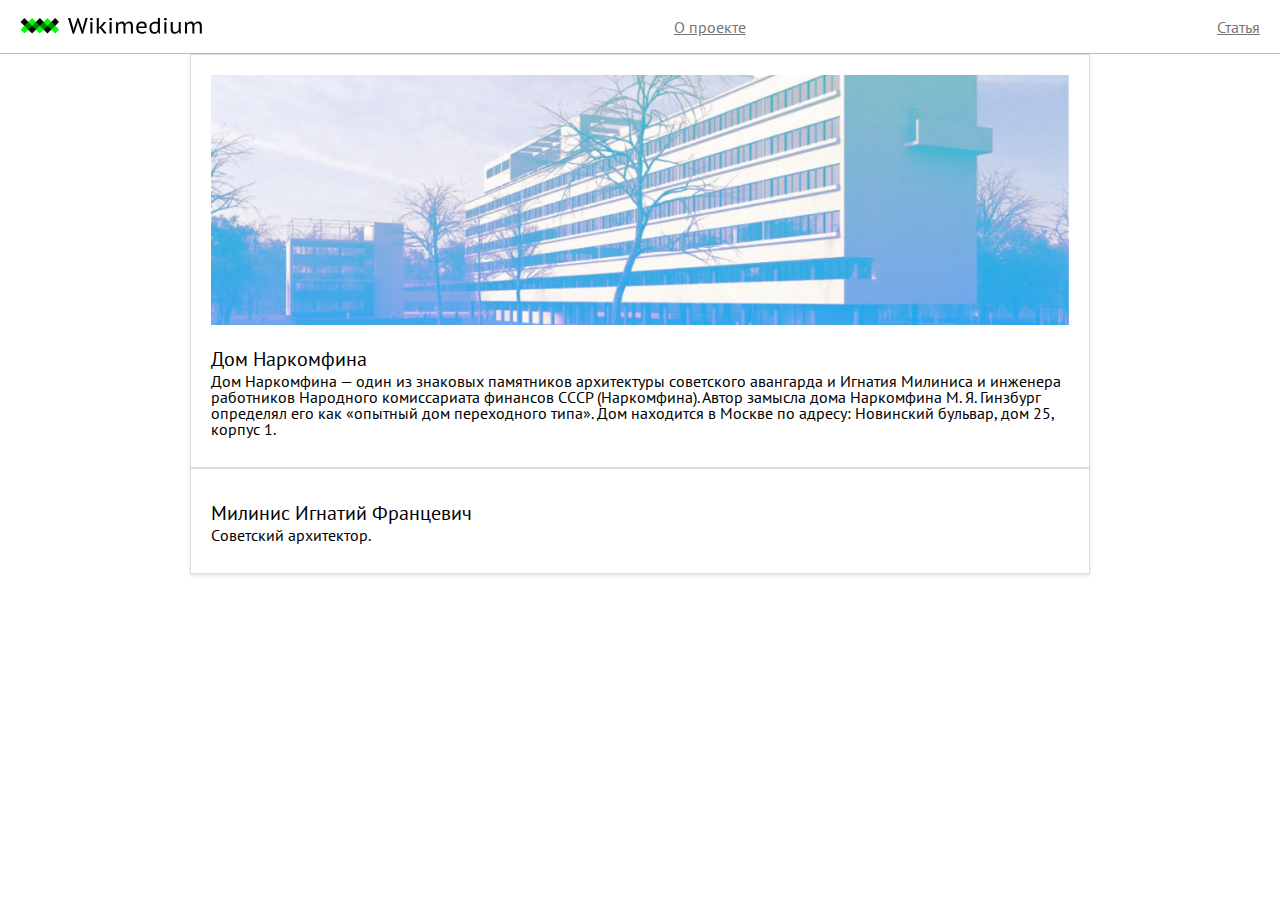
==== commit 6cfb88dd: "наделала красоты" ====
--- a/index.html
+++ b/index.html
@@ -2,321 +2,40 @@
 <html lang="en" dir="ltr">
   <head>
     <meta charset="utf-8">
-    <title>Дом Наркомфина</title>
+    <meta name="viewport" content="width=device-width">
+    <title>Главная</title>
     <link rel="stylesheet" href="css/style.css">
     <link rel="icon" type="image/x-icon" href="images/favicon.ico" />
     <link rel="icon" type="image/png" href="images/favicon.png" />
-    <script src="javascripts/jquery-3.6.1.js" charset="utf-8"></script>
-    <script>
-    $(function() {
-    $('.sidebar a').each(function() {
-      $(this).on('click', function(e) {
-        e.preventDefault();
-        var scrollTo = $(this).attr('href');
-        var whitespace = scrollTo == '#s1' ? 110 : 30;
-        $('html,body').animate({
-          scrollTop: $(scrollTo).offset().top - whitespace
-        }, 1000);
-      });
-    });
-    });
-    </script>
-
+    <meta property="og:type" content="article">
+    <meta property="og:url" content="{ronineponi.github.io}">
+    <meta property="og:title" content="{title}">
+    <meta property="og:description" content="{Егор Шлаферов—Гондурас}">
+    <meta property="og:image" content="{image_url}">
+    <meta name="twitter:card" content="summary">
+    <meta name="twitter:site" content="@SiteTwitter">
+    <meta name="twitter:creator" content="@sapegin">
 
   </head>
   <body>
-    <!-- шапка -->
     <div class="menubar">
-      <a href="index.html"><img src="images/logo.svg" alt=""></a>
-      <a href="about.html">О проекте</a>
+    <a href="index.html"><img src="images/logo.svg" alt=""></a>
+    <a href="about.html">О проекте</a>
+    <a href="statia.html">Статья</a>
+    </div>
 
-    </div>
-    <!-- меню -->
-      <nav class="sidebar">
+  <div class="index_item">
+    <a href="narkomfin.html"></a>
+    <img src="images/screenshot.png" alt="">
+    <h1 id="s1">Дом Наркомфина</h1>
+    <p> Дом Наркомфина — один из знаковых памятников архитектуры советского авангарда и Игнатия Милиниса и инженера работников Народного комиссариата финансов СССР (Наркомфина). Автор замысла дома Наркомфина М. Я. Гинзбург определял его как «опытный дом переходного типа». Дом находится в Москве по адресу: Новинский бульвар, дом 25, корпус 1.</p>
+  </div>
 
-        <ul>
-          <li> <a href="#s1">Дом Наркомфина</a> </li>
-          <li><a href="#1">История создания дома Наркомфина</a></li>
-            <ul>
-              <li><a href="#1_1">ОСА и Стройком</a></li>
-              <li><a href="#1_2">Сотрудничество М. Я. Гинзбурга и Н. А. Милютина</a></li>
-            </ul>
-          <li><a href="#2">Идеология «опытного коммунального дома переходного типа»</a></li>
-          <li><a href="#3">Участок</a></li>
-          <li><a href="#4">Cостав жилого комплекса</a></li>
-          <li><a href="#5">Архитектура</a></li>
-          <li><a href="#6">Пространственная организация комплекса</a></li>
-          <li><a href="#7">Дом Наркомфина и 5 принципов Ле Корбюзье</a></li>
-            <ul>
-              <li><a href="#7_1">Парк и открытый первый этаж</a></li>
-              <li><a href="#7_2">Внутренняя структура</a></li>
-              <li><a href="#7_3">Типы ячеек-квартир и их распределение</a></li>
-              <li><a href="#7_4">Архитектура коммунального корпуса</a></li>
-              <li><a href="#7_5">Фасады</a></li>
-            </ul>
-          <li><a href="#8">Конструкции и материалы</a></li>
-            <ul>
-              <li><a href="#8_1">Железобетонный каркас</a></li>
-              <li><a href="#8_2">Блоки Прохорова</a></li>
-              <li><a href="#8_3">Инженерные коммуникации</a></li>
-              <li><a href="#8_4">Внешние стены</a></li>
-              <li><a href="#8_5">Другие экспериментальные материалы</a></li>
-              <li><a href="#8_6">Цветочницы</a></li>
-            </ul>
-          <li><a href="#9">Интерьеры</a></li>
-            <ul>
-              <li><a href="#9_1">Освещение</a></li>
-              <li><a href="#9_2">Сдвижные окна</a></li>
-              <li><a href="#9_3">Цвет</a></li>
-            </ul>
-          <li><a href="#10">Критика проекта</a></li>
-            <ul>
-              <li><a href="#10_1">С технической стороны</a></li>
-              <li><a href="10_2">С бытовой стороны</a></li>
-            </ul>
-          <li><a href="11">История эксплуатации и проект реставрации</a></li>
-            <ul>
-              <li><a href="11_1">Развитие городского окружения</a></li>
-              <li><a href="11_2">Перестройки</a></li>
-              <li><a href="11_3">Причины ветхости дома</a></li>
-              <li><a href="11_4">Новейшая история дома и реставрация</a></li>
-            </ul>
-          <li><a href="12">Значение проекта в исторической перспективе</a></li>
-          <li><a href="13">Реальная жизнь в доме Наркомфина</a></li>
-            <ul>
-              <li><a href="13_1">Известные жители</a></li>
-            </ul>
-        </ul>
-      </nav>
-    <!-- остальной контент-->
-    <article>
-      <h1 id="s1">Дом Наркомфина</h1>
-      <p> <strong>Дом Наркомфина</strong> — один из знаковых памятников архитектуры советского <a href="https://ru.wikipedia.org/wiki/Авангард_(искусство)">авангарда</a> и <a href="https://ru.wikipedia.org/wiki/Конструктивизм_(искусство)">конструктивизма</a>. Построен в <a href="https://ru.wikipedia.org/wiki/1928_год">1928</a>—<a href="https://ru.wikipedia.org/wiki/1930_год">1930 годах</a> по проекту архитекторов <a href="https://ru.wikipedia.org/wiki/Гинзбург,_Моисей_Яковлевич">Моисея Гинзбурга </a>, <a href="https://ru.wikipedia.org/wiki/Милинис,_Игнатий_Францевич">Игнатия Милиниса</a> и инженера <a href="https://ru.wikipedia.org/wiki/Сергей_Львович_Прохоров">Сергея Прохорова</a> для <a href="https://ru.wikipedia.org/wiki/Народный_комиссариат_финансов_СССР">работников Народного комиссариата финансов СССР</a> (Наркомфина). Автор замысла дома Наркомфина М. Я. Гинзбург определял его как «опытный дом переходного типа». Дом находится в <a href="https://ru.wikipedia.org/wiki/Москва">Москве</a> по адресу: <a href="https://ru.wikipedia.org/wiki/Новинский_бульвар">Новинский бульвар</a>, дом 25, корпус 1.</p>
-      <p>С начала 1990-х годов, дом находился в аварийном состоянии, был трижды включён в список «100 главных зданий мира, которым грозит уничтожение». В 2017—2020 годах отреставрирован по проекту <a href="https://ru.wikipedia.org/wiki/Архитектурное_бюро">АБ</a> «Гинзбург Архитектс», функционирует как элитный жилой дом.</p>
-      <img src="https://ss.metronews.ru/userfiles/materials/159/1594463/858x540_4105997e.jpg" alt="здание красивое">
-      <h2 id="1">История создания дома Наркомфина</h2>
-      <hr>
-      <h3 id="1_1">ОСА и Стройком</h3>
-      <p>Из всех различных индивидуумов и групп, занимавшихся реформированием повседневной жизни и консолидации социализма в 1920-е годы архитекторы занимали исключительное положение. Архитектурная инновация Дома Коммуны представляет наиболее полную попытку осуществления реформирования быта и консолидации советского социализма. Самой влиятельной группой архитекторов в этой области являлась ОСА (Объединение Современных Архитекторов, возглавляемая М. Я. Гинзбургом). В то время как прочие реформаторы быта пытались внедрить реформистские практики в остатки существующих дореволюционных форм, группа ОСА (образована в 1925 году М. Я. Гинзбургом и братьями Весниными), более известная как конструктивисты, пыталась решить проблему «нового быта» напрямую созданием принципиально новой архитектуры и материальной культуры, основанных на коммунистических отношениях производства и потребления.</p>
-      <p>Дом Наркомфина, или 2-й дом Совнаркома (СНК) РСФСР стал одним из экспериментальных домов, построенных по результатам теоретических исследований Секции типизации Стройкома РСФСР, созданной по инициативе М. Я. Гинзбурга и работавшей под его руководством в 1928—1929 годы (в работе также участвовали входившие в объединение ОСА: М. О. Барщ, В. Н. Владимиров, А. Л. Пастернак, Г. Р. Сум-Шик). Задачей Стройкома являлось разработка и проектирование новых форм жилья для нового советского общества. Как сказано в монографии Йоганнеса Крамера[de] «Das Narkomfin Kommunehaus In Moskau 1928—2012», <em>«аналогичные устремления существовали в то же время и в Германии, где этими вопросами занимался Исследовательский институт экономической эффективности в строительстве и жилищном хозяйстве (RfG[de]), хотя полученные им результаты были менее радикальными и менее призрачными».</em></p>
-      <p>Учреждению секции предшествовала работа в 1928 году комиссии Стройкома по отбору типовых проектов жилья для строительства. Комиссия пришла к выводу, что большинство известных на тот момент проектов не могут быть использованы как типовые, поэтому для разработки типовых проектов была создана Секция типизации. Подготовкой для работы над новым форматом жилья также стала работа над домом Госстраха на Малой Бронной (1926—1927, М. Я. Гинзбург и В. Н. Владимиров) и конкурс на «эскизный проект жилого дома трудящихся», проведённый журналом «Современная архитектура» (Гинзбург подал на конкурс проект «Коммунального дома А-1»). Выставка проектов конкурса состоялась в июне 1927 года.</p>
-      <p>Результаты исследования секции М. Я. Гинзбург доложил на пленуме Стройкома РСФСР, где было принято постановление, рекомендовавшее несколько разработанных жилых ячеек к массовому строительству, а остальные — к опытно-показательному, начиная с 1928 года. Согласно этому постановлению было построено шесть «экспериментальных коммунальных домов переходного типа» в Москве, Свердловске и Саратове. Все они служили для проверки результатов теоретических исследований Секции типизации и были созданы в рамках финансируемой государством программы экспериментального строительства 1929 года. Как пишет профессор МАрхИ Елена Овсянникова: «Тем не менее, нашёлся реальный заказчик на проведение в жизнь эксперимента Стройкома. Им стал Н. А. Милютин, тогда нарком финансов РСФСР». Проект дома Наркомфина создан в 1928—1929 годы, строительство велось в 1929—1930 годы.</p>
-      <p>С. О. Хан-Магомедов называет дом Наркомата финансов самым интересным из этих шести экспериментальных домов.</p>
-      <h3 id="1_2">Сотрудничество М. Я. Гинзбурга и Н. А. Милютина</h3>
-      <p>Заказчиком жилого комплекса выступал нарком финансов РСФСР (1924—1929) Н. А. Милютин, известный как автор схем социалистического расселения и градостроительных концепций соцгорода, он же определил функциональные характеристики будущего здания. Сотрудничество наркома Н. А. Милютина и архитектора М. Я. Гинзбурга началось несколько раньше, на строительстве дома Госстраха (1926—1927), — Милютин был инициатором строительства двух домов Госстраха в Москве. Идеи Н. А. Милютина об устройстве жилища воплотились при создании дома Наркомфина (Дома-парохода, или 2-го дома СНК).</p>
-      <p>По теории Милютина, <em>«значительное повышение жизненного уровня рабочих и развитие обобществлённых форм обслуживания бытовых нужд трудящихся (общественное питание, ясли, детские сады, клубы и т. п.) постепенно уничтожают значение семьи как хозяйственного соединения. Этот процесс неизбежно приведёт, в конечном счёте, к полной переделке семейных форм общежития. <…> Задача раскрепощения женщины от мелкого домашнего хозяйства и вовлечение её в производство заставляет нас ставить вопрос о всемерном содействии этому процессу».</em></p>
-      <p>Цель реконструкции быта (<em>«новый быт»</em>) — ликвидация домашнего хозяйства и семейного уклада жизни, — возможность использовать женщин в качестве рабочей силы на производстве. Эта мысль в «Соцгороде» Милютина выражена вполне отчётливо. Идея «раскрепощения женщины» путём отлучения её от домашнего хозяйства и вовлечения в производственную деятельность («приобщения её к общественно-производственному труду») не была изобретением Милютина. Это была правительственная установка, выраженная в Постановлении ЦК ВКП (б) от 15 апреля 1929 года:</p>
-      <div class="outline">
-        <blockquote>
-          «Усиление влияния промышленных работниц на широкие массы трудящихся женщин, рост активности работниц, поднятие их классового самосознания и культурного уровня требуют дальнейшего увеличения женского труда на производстве. Принятый пятилетний план народного хозяйства обеспечивает огромный рост промышленности на базе реконструкции и социалистической рационализации, которая в отличие от капиталистической рационализации, основанной на эксплуатации рабочей силы, даёт возможность без ущерба для функций материнства расширять применение женского труда в производстве, в том числе и в тяжёлой индустрии. В связи с эти ЦК считает необходимым, чтобы соответствующие советские организации (Госплан, НКТ, ВСНХ и профсоюзы) обеспечили проведение в жизнь предусмотренное в пятилетнем плане вовлечение во все отрасли промышленности женской рабочей силы, приспособив к этому и план её подготовки, обеспечивая неуклонный рост количества женщин во всех звеньях по подготовке квалифицированной рабочей силы, ФЗУ, вечерние курсы, втузы»
-        </blockquote>
-      </div>
-      <p>Задача реализации этих принципов и была поставлена перед авторами проекта. Согласно Е. Милютиной, это был дом «нового быта».</p>
-      <p>Сметная стоимость строительства составила 10 млн рублей. Строительство жилого корпуса осуществлялось под наблюдением комиссии, возглавляемой Н. А. Милютиным. Коммунальный корпус и корпус прачечной строились без утверждённых чертежей.</p>
-      <h2 id="2">Идеология «опытного коммунального дома переходного типа»</h2>
-      <hr>
-      <p>Идеи, связанные с планировочной и объёмной структурой, также как и с функциональным наполнением дома, изложены в публикациях журнала «Современная архитектура», докладе М. Я. Гинзбурга на пленуме Стройкома, а также в его книге «Жилище».</p>
-      <p>Секция типизации Стройкома РСФСР ставила перед собой задачи разработки экономичного решения проблемы жилья без потери его качества и даже с повышением комфорта, в частности, благодаря естественному освещению не только жилых, но и подсобных зон, в т. ч. коридоров.</p>
-      <p>Дом Наркомфина переходного типа (от «буржуазного дома» к «социалистической коммуне») хотя и содержал в себе ранее существовавшие «буржуазные» квартиры (ячейки K и 2F), был структурирован таким образом, чтобы облегчить переход индивида к полностью социализированной жизни (в ячейках F).</p>
-      <p>Гинзбург критически оценивал так называемое моссоветовское строительство («массовое жилищное строительство Москвы первых лет после революции»), считал «экономический эффект» доходного дома более высоким. Поэтому работа Секции началась с анализа типологии «дореволюционного «доходного дома» и её оптимизации. Авторы сохраняли объём и высоту жилых помещений, урезая как площадь, так и высоту подсобных. Были удалены вторые лестницы и комнаты домработниц, уменьшены передние, ванные, спальни и кухни, причём последние как по площади, так и в высоту. «Уплотнение» подсобных зон компенсировалось большей высотой хорошо освещённых гостиных. Рассчитывались пропорции квартир, оптимальные траектории движения человека внутри и схемы эффективной расстановки мебели. Приведённые в книге расчёты эффективности использования жилого пространства построены на рассмотрении отношения кубатуры к жилой площади квартир и параметра k (k=W/P, соотношение общей кубатуры здания к полезной площади жилых ячеек).</p>
-      <p>Секция Стройкома разработала несколько типов квартир-ячеек разного размера, названных буквами от A до F, причём в маленьких ячейках F размещалась душевая кабина, в больших ячейках А ванна. Также был разработан «кухонный элемент» сокращённой площади, закрывающийся складной дверью-ширмой. Кухонные элементы были реализованы в доме на Гоголевском бульваре. Почти все созданные тематические жилые дома так называемого «переходного типа», предусматривали наличие завершённых индивидуальных квартир-ячеек и коммунальных зон для постепенного перехода к новому коллективному образу жизни.</p>
-      <p>Одной из ключевых позиций М. Я. Гинзбурга было создание изолированных квартир для отдельных семей: «Архитекторы Секции типизации пришли к выводу, что в условиях тех лет решение жилищной проблемы неотделимо от разработки типовых проектов экономичной малометражной (в первую очередь однокомнатной) квартиры для отдельных семей. Гинзбург рассматривал жилую ячейку будущего как предельно ужатую и экономную, но традиционную по структуре квартиру на одну семью. Пусть даже однокомнатную, но с индивидуальными кухней и ванной. В этом Гинзбург и его сотрудники-единомышленники были согласны с европейскими архитекторами, решавшими те же задачи, — Ле Корбюзье, Эрнстом Маем, Бруно Таутом, Ханнесом Майером.</p>
-      <p>В работе Секции Стройкома, как и в выступлениях М. Я. Гинзбурга, отразилась борьба идеи экономичного, но комфортного дома с отдельными квартирами и общественным сервисом — с развивавшейся параллельно в тот же период идеей дома-коммуны (того же Стройкома) с полным обобществлением быта. М. Я. Гинзбург противопоставлял свой «коммунальный дом переходного типа» практике домов-коммун и жёстко критиковал последнюю. По словам М. Я. Гинзбурга, «коммунальный дом» должен «способствовать быстрейшему безболезненному переходу к более высоким формам хозяйства». Именно для этого был запланирован развитый коммунальный блок с функциями общественного питания, стирки, уборки и присмотра за детьми — также как и минимальный размер кухонь в квартирах. Между тем М. Я. Гинзбург подчёркивает:</p>
-        <blockquote>
-          <em>«мы сочли совершенно необходимым создание ряда моментов, стимулирующих переход на более высокую форму социально-бытового уклада, но не декретирующих этот переход».</em>
-        </blockquote>
-      <p>Таким образом, называть «коммунальный дом» Наркомфина «домом-коммуной» принципиально неверно, так как дом Наркомфина был примером реализации идей противников идеологии дома-коммуны и принудительного обобществления быта.</p>
-      <p>Идеологическое объяснение неизбежности массового коммунального жилья было уже давно придумано в виде идеи «обобществления быта» и принципиального отказа от индивидуальной квартиры как символа мещанского, буржуазного и индивидуалистического хозяйства. Новым стало то, что именно во второй половине 1929 года отказ от семейной квартиры был декларирован на относительно высоком административном уровне (Совнарком РСФСР) и жильё с «обобществлённым бытом» начало в идеологическом смысле официально приобретать характер единственно возможного. Речь теперь могла идти не о коммунальных квартирах с кухнями на несколько семей, а только об общежитиях с общими кухнями и ванными.</p>
-      <p>Однако существование концепции коммунального дома архитекторов ОСА в контексте идеологии советского государства, в конце 1920-х — начале 1930-х всё более трансформирующейся под влиянием повестки сталинской индустриализации и риска репрессий, потребовало от архитекторов максимума гибкости в озвучивании и продвижении своих идей, что приводит к ряду противоречий в выступлениях разного времени. В частности, уже в 1929 году М. Я. Гинзбург говорит о необходимости «100 процентного обобществления производственных процессов жилья» и называет исполненную в доме НКФ задачу расселения 50 семейств, «всё ещё семейств», — «узкой».</p>
-      <p>Основной акцент архитекторы сделали на встроенную мебель и компактные сантехнические ячейки. Именно отсюда берёт начало практика совмещения ванной комнаты с туалетом, реализованная во всех семейных квартирах дома Наркомфина и знакомая нескольким поколениям советских людей. <em>«Они пытались сократить лишние движения обитателей квартир, а также считали необходимым предложить им питаться в общественных столовых, мыться в общественных банях, сдавать бельё в механические прачечные, читать и отдыхать в библиотеках и клубах».</em></p>
-      <p>Рассматривая дом Наркомфина как опытный, М. Я. Гинзбург не считал его типовым и настаивал на том, что создание типовых проектов жилых домов — путь неправильный, ведущий к «однообразию жилой застройки». Гинзбург считал важной «максимальную гибкость» стандартов и разработку таких стандартных элементов, «которые можно было бы всячески комбинировать <…> варьировать типы жилья, используя одни и те же стандартные элементы»</p>
-      <h2 id="3">Участок</h2>
-      <hr>
-      <p>Под строительство дома для работников Наркомата финансов в апреле 1929 года была отведена территория огородов, ранее принадлежавших двум усадьбам, жилые дома которых были выстроены в XIX веке по красной линии Новинского бульвара; в одном из этих домов в 1910—1922 годы жил Ф. И. Шаляпин и сейчас располагается его дом-музей. Территория полого спускается к Пресненскому пруду, который к 1925 году был осушен и засыпан, а питавшая его река Пресня, забрана на этом отрезке в трубу.</p>
-      <h2 id="4">Состав жилого комплекса</h2>
-      <hr>
-      <p>В проектной документации дом именовался 2-м домом СНК. Согласно проекту, комплекс должен был состоять из четырёх корпусов:</p>
-      <ol>
-        <li>жилого, на 50 семей и приблизительно 200 человек (построен);</li>
-        <li>коммунального с кухней, двумя столовыми — крытой внутри и летней на крыше, а также спортзалом и библиотекой (построен, кухня работала в 1930-е годы, продавая еду на вынос; столовая не заработала);</li>
-        <li>отдельное круглое в плане здание детского сада с яслями планировалось в центральной части парка (не реализовано; к 1934 году детский сад разместился в коммунальном корпусе; в книге «Жилище» Гинзбург писал: «вся свободная площадь коммунального корпуса занята детским садом»; просуществовал до 1941 года);</li>
-        <li>«служебный двор», включающий механическую прачечную, сушилку и гараж, был обращён к Новинскому бульвару (реализован; прачечная функционировала, она обслуживала жильцов в 1930-е годы).</li>
-      </ol>
-      <h2 id="5">Архитектура</h2>
-      <hr>
-      <h3 id="6">Пространственная организация комплекса</h3>
-      <p>Основной (жилой) корпус вытянут с севера на юг с небольшим отклонением от меридиональной оси, в глубине участка, в 165 м от Новинского бульвара (Садового кольца). Коммунальный (общественный) корпус расположен под углом 90° к жилому корпусу в его южной части и соединён с ним крытым навесным переходом в уровне второго этажа. Объём прачечной находится в северо-восточной части территории, ближе к Новинскому бульвару и композиционно связывает ансамбль с городом. Согласно первоначальному плану парка, прачечную и коммунальный корпус объединяла диагональная дорожка. Пройдя под жилым корпусом, можно было попасть на видовую площадку.</p>
-      <h3 id="7">Дом Наркомфина и 5 принципов Ле Корбюзье</h3>
-      <p>С. О. Хан-Магомедов отмечает созвучие дома Наркомфина 5 принципам Ле Корбюзье в целом: «здесь есть и столбы, и плоская крыша, и горизонтальные окна, и т. д.» и подчёркивает, что пять принципов были опубликованы в № 1 журнала «Современная архитектура» за 1928 год и взяты «на вооружение сторонниками конструктивизма, в том числе руководителями ОСА», ср.: «Дом Наркомфина стал одной из первых реализаций всех пяти принципов современной архитектуры, выдвинутых европейским мастером». Общение М. Я. Гинзбурга, ОСА и редакции СА с Ле Корбюзье во второй половине 1920-х годов было достаточно интенсивным.</p>
-      <h3 id="7_1">Парк и открытый первый этаж</h3>
-      <p>Важной частью ансамбля М. Я. Гинзбург считал парк, спроектированный на прямоугольном участке между объёмом прачечной и жилого корпуса («Весь дом расположен в парке»). Открытый первый этаж, приподнятый на 2,5 м от земли на круглых опорах, М. Я. Гинзбург объяснял, в числе прочего, стремлением «не разрезать домом территории парка».</p>
-      <p>Помимо парка, М. Я. Гинзбург объясняет открытый первый этаж экономичностью, возможностью преодолеть таким образом неровность участка, а также наименьшей пригодностью первого этажа для жизни и «возможностью оторвать здание от земли, … поднести восприятию человека пространственно чистым и ясным».</p>
-      <h3 id="7_2">Внутренняя структура</h3>
-      <p>Жилой корпус — шестиэтажное здание длиной 82,5 м и высотой 17 м, Вдоль восточного фасада сгруппированы спальни и коридоры, вдоль западного гостиные, соответственно спальни получают утреннее солнце, гостиные вечернее. Ближе к торцам расположены две лестничные клетки, связанные между собой и с квартирами двумя широкими коридорами (4 м в ширину и 2,3 м в высоту), на втором и пятом этажах. Коридоры М. Я. Гинзбург называет горизонтальными артериями и противопоставляет их вертикальным лестницам: коридоры должны были упростить жителям квартир связь с помещениями коммунальных сервисов, а тот факт, что коридоров в доме всего два, позволил сэкономить на нежилых пространствах в противовес жилым. С другой стороны, архитектор трактовал коридоры как общественные пространства («место общественного пребывания»).</p>
-      <p>Жилой корпус разделён по горизонтали на две части: в нижней половине было предусмотрено размещение семей, которые полностью сохранили свою старую хозяйственно-бытовую структуру, в верхней запланированы квартиры для малосемейных: одного человека или супружескую пару без детей. Соответственно, предполагалось, что нижняя половина корпуса будет постепенно удаляться от индивидуального хозяйства; поэтому в квартирах типа K есть крошечные (4 м²) кухни, которые при необходимости позволяют индивидуально готовить пищу, но которые в своём воплощении уже являются вариантом замены, компромиссного решения.</p>
-      <p>Верхняя половина с ячейками F имеет подведённый к жилому помещению газ на случай, если здесь также потребуется подключить небольшой кухонный элемент. Кроме того, в конце коридора, соединяющего квартиры этого типа, есть эрзац-кухня, организованная уже в годы войны, где, хотя и в общей зоне, каждая семья может самостоятельно готовить или разогревать еду. Для обеспечения быстрого и безболезненного перехода к более высоким социальным формам домашнего хозяйства, обитателям предлагалось не обязательное, но возможное питание в столовой, стирка белья в прачечной, досуг в библиотеке и воспитание детей в детском саду.</p>
-      <h3 id="7_3">Типы ячеек-квартир и их распределение</h3>
-      <p>В доме Наркомфина по трактовке М. Я. Гинзбурга использованы три типа квартир-«ячеек», основанных на разработках Секции типизации Стройкома РСФСР. На втором и третьем этажах расположены 9 двухъярусных квартир типа К площадью 78 м², предназначенные для больших семей. Войти в квартиры <strong>типа К</strong> можно из коридора в уровне 2 этажа. Коридор соединяет две лестничные клетки и продолжается в том же уровне переходом в коммунальный корпус. С востока к коридору 2 этажа примыкает открытая терраса той же ширины. <strong>В ячейках K</strong> площадь гостиной, или «жилой комнаты» — 25 м², её высота 5 м. В части, разделённой на два яруса высотой по 2,3 м, внизу расположены: соединённая с коридором терраса, передняя и кухня площадью 4,3 м², вверху две спальни 19,88 и 12,1 м² с ванной и туалетом (совмещёнными). Жилая площадь ячеек K 57—60 м², общая площадь 82—83 м², (площадь квартиры № 11 составляет 100 м²). С момента заселения дома этот тип квартир предназначался для наиболее элитных семей по причине их вместительности, удобства и большей «жилплощади».</p>
-      <p>Три этажа с 4 по 6 заняли 24 ячейки <strong>типа F</strong> площадью 35—36 м², рассчитанные на одного человека или на семейную пару без детей. По замыслу архитекторов ячейки F обеспечивают лишь самые основные функции повседневной социализированной жизни: сон в спальных нишах, личная гигиена в душевой кабине и приватные занятия в просторной, высотой 5 м, гостиной. Приготовление и приём пищи, уход за детьми, отдых и развлечения, ранее осуществлявшиеся в дореволюционных формах жилища, были вынесены в коммунальные пространства комплекса. Ячейка F состоит из гостиной высотой 3,6 м, прихожей и санузла при входе и спальной ниши со встроенным шкафом, душевой кабиной и раковиной; высота всех помещений, кроме гостиной, 2,3 м. Ячейки выстроены в два яруса: на западный фасад выходят окна гостиных, на восточный фасад между двумя лентами окон спален в уровне пятого этажа выходит галерея, соединяющая входы всех ячеек типа F, расположенных между лестничными клетками. При выбранной планировке гостиная и спальная ниша открыты друг другу, визуально и пространственно, чем обеспечивалось двухстороннее освещение и проветривание. Единственными закрытыми пространствами квартиры являлись душевая кабина с умывальником и туалет. При необходимости визуальное и физическое разделение спальной ниши и гостиной достигалось карнизом с занавеской, как и предусматривалось одним из вариантов ячейки <strong>типа F</strong>. В малометражных квартирах F нет кухонь. Отсутствие кухонь, по В. Бачли, служит предельным выражением социализированной жизни и нового быта. Жилая комната оборудована небольшим «кухонным элементом» для подогрева пищи (фактически газовая плита, установленная в жилой комнате).</p>
-      <p> торцах дома расположены <strong>ячейки 2F</strong>: сдвоенные ячейки типа F с ванной вместо душевой кабины и квартиры большего размера, а в южном торце, две <strong>увеличенные ячейки K</strong> площадью более 100 м², отмеченные на фасаде полукруглыми балконами. Ячейки 2F в целом дублируют структуру ячеек F. В них две гостиных высотой 3,6 м, а также столовая, передняя, ванная, туалет и кухня высотой 2,3 м. М. Я. Гинзбург называет ячейки 2F «в социально-бытовом отношении <…> обычными квартирами с более рациональным распределением высот, а потому и с более интересным пространственным решением», однако ничего не говорит ни о количестве ячеек 2F в доме, их площади, и количестве комнат в них. Виктор Бачли приводит следующие данные. Вдоль каждой лестничной клетки расположены ячейки 2F двух типов: двухуровневые (три квартиры на 6-м этаже), остальные одноуровневые (три квартиры на 4-м этаже). Все комнаты ячеек, по аналогии с дореволюционными квартирами визуально и физически отделены друг от друга стенами и дверными проёмами. Вдоль южной лестничной клетки находятся две <em>«сочленённые ячейки К»</em> (англ. <em>articulated K-units</em> — определение Бачли). Этот тип квартир никогда не упоминался ни в рекомендациях Стройкома РСФСР, ни в работах Гинзбурга, его учеников и комментаторов. Отличается от ячеек К существенно большей площадью, наличием дополнительного туалета и столовой на нижнем уровне, а также большими полукруглыми балконами. Общая площадь торцевых ячеек 2F составляла от 77 (кв. № 14) до 114 м² (кв. № 18, пять комнат).</p>
-      <p>В южной  части дома на уровне плоской кровли, в седьмом ярусе, располагались комнаты типа общежития, где были реализованы опубликованные Николаем Милютиным в «Соцгороде» жилые ячейки на одного человека. Часть из них — на одного человека, часть — на двух, площадью соответственно 9 и 15 м², высотой 2,6 м, объединённые общим санузлом и душем между каждыми двумя комнатами. Во второй половине 1930-х годов это были уже вполне обособленные квартиры №№ 50 и 51 Наркома земледелия РСФСР Лисицина Н. В. и Управделами СНК Герасимова И. С.</p>
-      <p>В доме НКФ планировалось не только опробовать новые методы строительства и изучить их эффективность — <em>«в доме Наркомфина сами люди должны были стать частью архитектурных экспериментов. Только так можно понять на самом деле бессмысленное с экономической и организационной точек зрения многообразие различных типов квартир с многочисленными вариантами их исполнения».</em></p>
-      <p>По данным Архнадзора, Гинзбург никогда не публиковал осуществлённый вариант планов дома и не упоминал о наличии в нём квартиры Милютина. Поэтому ни в одном из источников времён СССР, как и в российских источниках двух последующих десятилетий не найти достоверных данных о количествах квартир-ячеек F, K и 2F в доме НКФ. Нет таких данных и в монографии Овсянниковой Е. Б. и Милютиной Е. Н. «Жилой комплекс „Дом Наркомфина“, Москва, Новинский бульвар, 25», 2015. Впервые данные по количественному составу разнотипных квартир приведены в монографии Виктора Бачли 1999 года.</p>
-      <p>Обследование дома Наркомфина, проведённое в 1994 году профессором МАрхИ Еленой Овсянниковой и швейцарскими студентами из Женевы, которыми руководил Жан-Клод Люди (фр. <em>Jean-Claude Ludi</em>), показало, что его внутренняя структура оказалась ещё сложнее, чем было заявлено в проекте. Нестандартные квартиры, как оказалось, были на каждом этаже, хотя большинство их — типовые. Общее число вариантов жилых ячеек могло доходить до одиннадцати (включая помещение для консьержа, «студию» на верхнем этаже, общежитие на кровле, пентхаус самого Милютина и обозначенные квартирами комнаты для прислуги площадью 10—11 м² в торцах жилого корпуса на 4 и 6 этажах, радом с большими квартирами начальства — №№ 13, 16, 45 и 47). В конце коридора пятого этажа (на месте кв. 43) находилась общая кухня, организованная уже в 1940-е годы, а из самого коридора был доступ в чуланы для хранения вещей, не всегда помещавшихся в ячейки «F».</p>
-      <p>В обстоятельной монографии Йоганнеса Крамера (профессор ТУ Берлин; 2013), содержащей наиболее полные результаты исследований внутренней структуры и компоновочных решений дома Наркомфина отмечено: <em>«Неоднократно упомянутая противоречивость проекта заключается в том, что Гинзбург и Милинис очевидно не могли или не хотели выбрать единую последовательную концепцию организации жилого пространства. Напротив различные типы квартир не только скомпонованы и оборудованы совершенно различно, но и спроектированы для совершенно различных групп пользователей так, что в целом возникла своего рода энциклопедия нового жилья с четырьмя принципиально различными типами квартир, каждая из которых, в свою очередь, имеет собственные варианты исполнения».</em></p>
-      <h3 id="7_4">Архитектура коммунального корпуса</h3>
-      <p>«Обобществлённый», или коммунальный, корпус состоит из объёма лестницы — лаконичного белого параллелепипеда, в западной части, и расположенного за ним основного функционального объёма. В уровне второго этажа к лестнице примыкает навесной переход к жилому корпусу; лестничный объём в своей верхней части выше основного, поскольку кровля решена как эксплуатируемая и лестница обеспечивает выход на неё. Лестница освещена вертикальным окном в её южной стене. Внутреннее пространство основного объёма разделено по высоте на 2 яруса высотой 4,9 и 5,1 м, северный фасад на всю высоту закрыт сплошным витражом, причём контур остекления вынесен вперёд и межярусное перекрытие к стеклу не примыкает. Южная часть коммунального корпуса, приблизительно на треть его глубины разделена на 4 яруса, причём 2 и 4 этажи выходят в примыкающие к ним двухсветные пространства северной части как балконы.</p>
-      <h3 id="7_5">Фасады</h3>
-      <p>Лаконичные фасады сочетают белый цвет стен, большие плоскости остекления и открытые в некоторых частях для обозрения круглые колонны чёрного цвета. Фасады отражают внутреннюю структуру дома. На восточном фасаде окна спален, коридора 5 этажа и углубление террасы 2 этажа складываются в горизонтальные ленты. В основании каждой ленты остекления расположены вынесенные вперёд протяжённые «полочки» подставок для цветов с тонкими прорезями водостоков.</p>
-      <p>На западном фасаде окна гостиных ячеек F складываются в верхней части в две крупные ленты. Несколько более сложную геометрию нижней части определяет структура ячеек K, чередующих большие окна гостиных и окна кухонь меньшего размера. Обе лестничные клетки выходили на западный фасад вертикальными окнами. Северный торцевой фасад лишён окон и оживлён лишь выступом балкона, хорошо освещённый южный решён пластичнее — три выступа полукруглых балконов размещены в уровне третьего, пятого и шестого этажей.</p>
-      <h3 id="8">Конструкции и материалы</h3>
-      <p>Строительство Дома Наркомфина стало площадкой для опытов с передовыми строительными технологиями своего времени, многие из которых уже были известны на Западе, но были адаптированы к реалиям Советской России, прежде всего, в результате экспериментов компании Технобетон, основанной в 1925 году и возглавляемой С. Л. Прохоровым, который обладал опытом работы как в России, так и в Германии.</p>
-      <p>По словам И. А. Казуся, «Кроме «Техбетона», в стране тогда не было другого коллектива, готового к реализации замысла Гинзбурга».</p>
-      <p>Конструктивная схема дома включает несущий монолитный железобетонный каркас, самонесущие наружные и внутренние стены из бетонитовых камней и перекрытия из монолитного железобетона с заполнением из пустотелых бетонитовых камней. Жилой корпус на три блока двумя деформационными швами. Монолитные ленточные фундаменты имеют различную глубину заложения в зависимости от состояния грунтов на конкретных участках.</p>
-      <h3 id="8_1">Железобетонный каркас</h3>
-      <p>Несущая конструкция всех корпусов — железобетонный каркас.</p>
-        <blockquote>
-          <em>«Статическую нагрузку несут круглые железобетонные столбы с арматурой Консидера. В поперечном направлении расстояние между осями 3,50 и 4,50 м. В продольном направлении — 3,75 м. Столбы в продольном и поперечном направлении связаны железобетонными прогонами. В поперечном направлении имеются консоли по обе стороны, дающие общую глубину корпуса 10,15 м. Таким образом почти все столбы оказываются внутри архитектурного пространства, и наружные стены по каждому этажу передают нагрузку столбам через консоли. Толщина столбов 35 см. Наружные стены выполнены из пустотелых шлакобетонных камней типа „Крестьянин“ в полтора камня с засыпкой между камнями 6 см шлака. Общая толщина наружных стен 36 см».</em>
-        </blockquote>
-      </div>
-      <p>Как следует из иллюстраций, приведённых в книге Е. Овсянниковой и Е. Милютиной «Жилой комплекс «Дом Наркомфина», выполненных в 2007 году, когда штукатурка стен повсеместно обвалилась, материалом стен главного фасада являлись шлаковые блоки, а торцевые поверхности дома выполнены из обожжённого кирпича.</p>
-      <h3 id="8_2">Блоки Прохорова</h3>
-      <p>Важным нововведением С. Л. Прохорова стало использование блоков «холодного» бетонитового камня с двумя крупными отверстиями: для междуэтажных перекрытий и внутри вертикальных стен между квартирами и в ограждении лестничных клеток. Пустоты блоков использовали для прокладки канализационных, водосточных и вентиляционных каналов, размещённых внутри здания.</p>
-      <p>«Холодные» блоки с двумя отверстиями М. Я. Гинзбург называет «обычными для немецкого бетонного строительства» (действительно, они известны, в частности, в практике Баухауса). С. Л. Прохоров организовал производство похожих блоков с крупными отверстиями прямо на стройплощадке дома Наркомфина с использованием станков для производства блоков «Крестьянин», куда подкладывались деревянные вкладыши для изготовления отверстий. Впоследствии они получили название «блоков Прохорова».</p>
-      <p>В составе межэтажных перекрытий бетонитовые блоки чередовались с балками из армированного бетона. Ширина основных армированных балок, соединяющих колонны, — 40 см, между ними на расстоянии 50—60 см отливались дополнительные балки, шириной 10—15 см; между ними с помощью досок специальной опалубки (без гвоздей) укладывали бетонитовые блоки с отверстиями внутри. Перекрытие получалось прочным и лёгким. Такая технология позволяла экономить до 20 процентов бетона по сравнению с монолитной железобетонной плитой.</p>
-      <h3 id="8_3">Инженерные коммуникации</h3>
-      <p>Блоки Прохорова позволили спрятать каналы канализации и водоснабжения и вентиляции в стены и перекрытия, освободив пространство квартир (поверху была проложена только электропроводка). Часть чугунных канализационных труб была проложена в составе перекрытий, в местах стыковки больших и малых квартир-«ячеек» для прокладки канализации использовались сдвоенные балки. Поскольку трубы заливали бетоном вместе с блоками и с арматурой, это повлекло отложенные проблемы с доступом к ним для ремонта во время эксплуатации, который по этой причине не осуществлялся, протечкам и последующей необходимости в разборке и замене части стен во время реставрации.</p>
-      <h3 id="8_4">Внешние стены</h3>
-      <p>Каркас колонн позволил снять конструктивную нагрузку с внешних стен, сделав их самонесущими, и позволил использовать ленточные окна, отказавшись от вертикальных простенков. Внешние стены дома сложены из бетонных «камней» типа «Крестьянин», со щелевидными пустотами внутри. Данный материал напоминает поризованные керамические блоки-«камни», широко используемые в современном строительстве. Блоки «Крестьянин», использованные в доме Наркомфина, находят аналогии в современной строительной продукции, по размерам и другим параметрам. В составе внешних стен блоки укладывали вперевязку в три слоя: целый блок, теплоизоляционный слой шлака, и полблока. Стена получалась тонкой, 36 см, лёгкой и тёплой. С. Л. Прохоров подчёркивал, что такая конструкция стены позволяет экономить до 25 % бетона, а её теплоизоляционный эффект лучше, чем у кирпичной стены в 2,5 кирпича.</p>
-      <h3 id="8_5">Другие экспериментальные материалы</h3>
-      <p>Камышит и соломит, материалы, нередко упоминаемые в связи с Домом Наркомфина и строительством периода авангарда в целом, представляют собой теплоизоляционные материалы — аналог современной минеральной ваты органического происхождения, — из сухой травы или соломы. В доме Наркомфина камышит и соломит были использованы в небольшом количестве, преимущественно для теплоизоляции мест, в которых балки основного каркаса выходят на внешний контур, ради того, чтобы избежать возникновения «мостиков холода».</p>
-      <p>Фибролит — прессованные плиты из деревянной стружки и опилок, можно считать предтечей современного ДСП[уточнить] или ДВП. В доме Наркомфина фибролит использовался только для межкомнатных перегородок. Этот материал не выдержал испытания временем, плиты деформировались и утратили несущую способность.</p>
-      <p>Ксилолит — покрытие пола из опилок, связанных магнезитом, по эксплуатационным качествам аналогичен цементному наливному полу, но теплее и мягче. В доме Наркомфина толщина напольного покрытия из ксилолита — 2 см, его укладывали в 2 слоя. Покрытие сохранилось и законсервировано в Коммунальном корпусе и на ступеньках лестниц. Ксилолит по-прежнему применяется в интерьерах промышленных помещений.</p>
-      <p>Плоская гольццементная кровля дома утеплена шлаком и снабжена водостоками, проведёнными в теле внешних стен дома, в частности, на южном торце. Мощение кровли было выполнено бетонными плитками с заполнением из гальки. Примерно 30—35 % плиток сохранилось и законсервировано по время реставрации 2017—2020 годов.</p>
-      <p>Технологические решения кровли с теплоизоляцией «торфоплитами» из прессованного торфа и гидроизоляцией битумом следовали схеме, разработанной ведущим германским специалистом по плоским крышам Эрнстом Маем.</p>
-      <h3 id="8_6">Цветочницы</h3>
-      <p>На восточном фасаде авторы предусмотрели цветочницы, установленные снаружи на консолях, арматура которых была закреплена при строительстве в теле внешних стен вплоть до их внутренней стороны. Согласно замыслу, землю насыпали прямо в цветочницы, а вода полива отводилась через щели на их внешней стороне. Пунктир щелей хорошо виден на старых фотографиях и прочитывается как часть архитектурного решения «ленточного» фасада.</p>
-      <h3 id="9">Интерьеры</h3>
-      <h3 id="9_1">Освещение</h3>
-      <p>Архитекторы дома Наркомфина уделяли большое внимание освещённости внутренних пространств. «Лучшей системой», зрительно расширяющей пространство, М. Я. Гинзбург называет «горизонтальную световую ленту, подтянутую к потолку». При этом по словам архитектора «горизонтальная лента даёт значительно более равномерную освещённость». Расчёты коснулись и оптимальных отрезков стены выше и ниже окна: в обоих случаях оптимальной названа высота простенка 1 м сверху или снизу. Идеальным же решением признано сплошное остекление, апробированное в доме Наркомфина на примере витража коммунального корпуса.</p>
-      <h3 id="9_2">Сдвижные окна</h3>
-      <p>Одно из нововведений дома Наркомфина окна, скользящие по направляющим, сходные с изобретёнными Ле Корбюзье и Пьером Жаннере. Они были «доработаны» с учётом российского климата. Ленточные окна включали два элемента: подвижные и неподвижные. Неподвижные с железобетонными рамами, подвижные — с дубовыми, скользящими на роликах по направляющему рельсу и прижимающимися к бетону рукояткой с эксцентриком. Места прижима в окне с деревянной рамой были обиты брезентом и войлоком.</p>
-      <h3 id="9_3">Цвет</h3>
-      <p>Эксперименты с цветом в доме Наркомфина стали продолжением опытов, начатых М. Я. Гинзбургом в архитектурной комнате бывшего МВТУ (ныне МГТУ им. Н. Э. Баумана) и признанных автором не очень удачными: «длительное пребывание в этой комнате утомляло». Работой по подбору цветовых решений квартир дома Наркомфина руководил художник из Баухауса профессор Хиннерк Шепер. Стены в квартирах не оклеивали обоями, а гладко окрашивали — тёплые гаммы колеров для одних квартир и холодные для других. В квартирах тёплой гаммы для потолка была выбрана светлая охра, для стен лимонно-жёлтый. В холодной гамме для потолка использовали голубой оттенок брауншвейг, стены же были голубоватого и зеленоватого оттенков[~ 4]. В обоих случаях была выбрана менее интенсивная гамма, чем в опыте с комнатой МВТУ.</p>
-      <p>«Опыты показали, что тёплая гамма пространственно ограничивает объём: холодная же, наоборот, как бы расширяет помещение», — пишет М. Я. Гинзбург. Вывод, сделанный архитекторами из экспериментальной раскраски интерьеров — следует быть чрезвычайно осторожным в выборе цвета, а яркий цвет уместен на потолке, куда мы смотрим не так часто: поэтому основной, более яркий тон в окраске квартир дома Наркомфина применялся именно на потолках.</p>
-      <p>Во всех жилых помещениях семейных квартир полы из дубового паркета (широкий паркет 8 см). В ванных комнатах, по крайней мере, трёхкомнатных квартир до 1960 года сохранялись полы из пробкового дерева, позднее заменены кафельной плиткой. Электропроводка открытого типа — витой провод на фарфоровых изоляторах. Электровыключатели поворотные, как и розетки, также фарфоровые.</p>
-      <h2 id="10">Критика проекта</h2>
-      <hr>
-      <p>Дому Наркомфина посвящено большое количество публикаций, как в российских, так и в зарубежных источниках. В западных источниках описания дома Наркомфина нередко сопровождаются определениями «утопия» и «утопический» — «проект дома Наркомфина — продукт утопических мечтаний молодого Советского государства» (англ. <em>utopian housing project</em>). В советских публикациях авторы старались избегать такой трактовки, привычно используя лексику типа «эксперимент», «экспериментальный», «переходного типа» и т. п., не акцентируя внимание на его результатах.</p>
-      <h3 id="10_1">С технической стороны</h3>
-      <p>Объектом критики, в первую очередь со стороны качества использованных строительных материалов, стали несущие стены, так как жилой корпус ни разу не ремонтировали за все почти 90 лет его существования. Штукатурка фасадов осыпалась, а стены из кустарно выполненных цементных и шлаковых блоков, сделанных прямо на стройке, разрушались. Наполнителями в цементном растворе служили разные подручные материалы, в том числе металлургический шлак, солома, камыш.</p>
-      <p>Каркасная конструкция дома на ножках весьма затруднила устройство в нём вертикальных коммуникаций, не говоря о промерзании нижнего жилого этажа. Канализационные стояки пришлось утеплять и пропускать в нестандартных, специально утолщённых колоннах, что первоначально не учитывалось в эскизном архитектурном решении. Ряд проблем вызвала и плоская кровля и связанные с ней протечки. Исполнение такой кровли требует особой тщательности и качественных материалов, которые в период строительства можно было достать только благодаря инициативе заказчика ранга Милютина. Такая кровля требует постоянного ухода — прочистки загрязнённых или замёрзших внутренних водостоков, починки покрытия, регулярного сбрасывания снега.</p>
-      <p>Использованный во внутренней отделке дома «камышит» оказался плохим звукоизолирующим материалом, в частности, в качестве внутренних перегородок между первоначально «спальными комнатами», в силу обстоятельств заселённых различными семьями. По этому поводу было высказано много критических замечаний. К моменту окончания войны вентиляционные шахты оказались забитыми, вытяжная вентиляция повсеместно не работала. Из-за отсутствия Фиксационных чертежей здания, а также поэтажных чертежей разводок водоснабжения дом оказался фактически неремонтопригодным, чем объясняется непроведение капитальных ремонтов за весь период его существования.</p>
-      <p>Эксперимент с устройством раздвижных горизонтальных окон «не достиг цели и вызвал нарекания жильцов». Ленточные окна шириной во всю стену совершенно не отвечали реалиям московского климата. Места прижима в окне с деревянной рамой были обиты брезентом и войлоком. Через пару десятилетий уплотнения износились, к тому же бетонные рамы стали осыпаться, обнажая металлическую арматуру, сдвижные элементы окон заклинивали и в зимнее время пропускали холодный воздух.</p>
-      <p>Оборудование квартир не удалось сделать идеальным, ни стилистически, ни функционально. Например, там, где удавалось поставить ванну, то это были громоздкие дореволюционные чугунные изделия, занимавшие слишком много места в габаритах первоначально запланированных душевых кабин. Солидная по площади ванная комната была только в квартире Милютина.</p>
-      <h3 id="10_2">С бытовой стороны</h3>
-      <p>С бытовой стороны Дом Наркомфина также вызывал множество нареканий. Основой явилось нарушение заложенного в проекте принципа заселения типовых ячеек (квартир), связанного с тяжелейшим жилищным кризисом в СССР. В Доме Наркомфина в 1940—1970-е годы были распространены примеры квартир-коммуналок, когда одной из семей приходилось жить в общей комнате, а другой — в спальне. При этом минимальные размеры кухонь и санузлов приводили к скандалам и, в результате, к резкой критике архитектуры авангарда и системы в целом. По-видимому, благополучными исключениями являлись квартиры бывших наркомов Н. Милютина и Н. Семашко.</p>
-      <p>Не выдержал Дом Наркомфина и конкуренцию с традиционными в отношении строительных технологий домами, выстроенными по инициативе Моссовета. Если в Доме Наркомфина лёгкие бетонные блоки разрушались, то толстые и непромерзаемые кирпичные стены домов Моссовета до сих пор отличаются хорошей звукоизоляцией всех помещений и сохраняют микроклимат в квартирах.</p>
-      <p>В итоге Дом Наркомфина так и не стал «домом-коммуной переходного типа» — к середине 1930-х годов утопические проекты первых лет советской власти сошли на нет, да и сами жильцы отказались от этой идеи.</p>
-      <p>По словам современного автора <em>«довольно быстро выяснилось, что номенклатурная элита не готова жить по утопическим заветам Гинзбурга».</em> По данным Виктора Бачли, в предвоенные годы почти половина домохозяйств (семей) дома Наркомфина содержали домработницу и не показывали желания социализироваться.</p>
-      <p>Идущую вдоль нижнего коридора галерею, предназначенную для встреч и общения, быстро превратили в места для сушки белья, позднее в индивидуальные кладовки; терраса с садом на крыше так и не была достроена, а общей столовой почти никто не пользовался. Жильцы с удовольствием покупали в столовой готовые блюда, однако предпочитали забирать их с собой в квартиры, а не питаться вместе[~ 7]. В таком виде коммунальный корпус существовал недолго. Через некоторое время общественное питание перестало удовлетворять основную массу жильцов, и кухня стала нерентабельной. Вслед за этим изменилось и назначение двухсветных залов. Они были приспособлены вначале под типографию, а в дальнейшем — под конструкторское бюро.</p>
-      <p>Успешно функционировали только два коммунальных хозяйственно-бытовых учреждения: прачечная и детский сад (в коммунальном корпусе). Но и они во время войны были закрыты.</p>
-      <p>Авторы монографии советского периода (1986), посвящённой Дому Наркомфина, подводя итоги, писали, что «эксперимент с организацией новых форм ведения социально-бытового хозяйства для начала 1930-х годов был преждевременным и оказался несостоятельным».</p>
-      <p>Английский историк материальной культуры <u>Виктор Бачли</u> в своей работе 1999 года писал более откровенно, что «утопизм и стремление к реформированию повседневной жизни, положенные в основу проекта дома Наркомфина, впали в немилость практически сразу по его завершении. С началом пятилетки и консолидации власти Сталиным заложенные в проект идеи коллективизма и феминизма были отвергнуты как левацкие и троцкистские».</p>
-      <p>По словам современного автора, искусствоведа, проживавшего в доме Наркомфина, <em>«местные жители, владельцы ячеек, наследники номенклатурных работников, Моисея Гинзбурга люто ненавидели за его отрицание быта».</em></p>
-      <h2 id="11">История эксплуатации и проект реставрации</h2>
-      <hr>
-      <h3 id="11_1">Развитие городского окружения</h3>
-      <p>В 1933—1935 году на территории, первоначально предназначавшейся для детского сада и яслей жилого комплекса (вдоль его южной границы), по проекту архитектора Сергея Леонтовича был построен жилой дом работников Совнаркома (дом 25, корп. 10), композиционно никак не связанный с комплексом. СНК РСФСР выбрал архитектуру, более отвечающую преобладающему климату, и построил дом в классическом стиле по проекту архитектора Леонтовича. Второй дом СНК был отчётливо «буржуазным», состоящим из роскошных отдельных D-ячеек, предназначенных для размещения нуклеарных семей, с большими отдельными кухнями.</p>
-      <p>В итоге сохранение усадебных построек по линии Новинского бульвара, а также строительство в границах первоначально отведённого участка ещё одного жилого дома, чужеродного комплексу, не позволило полностью осуществить авторский замысел по организации пространства. К 1934 году комплекс начал утрачивать композиционную целостность. Изменения коснулись парка между жилым и общественным корпусами и прачечной. В 1937 году были пересажены деревья с Новинского бульвара, что нарушило визуальные связи элементов композиции. Застройка «пространства первого этажа» прачечной исключила возможность прохода через её объём на территорию комплекса. Вместе с тем фото немецкой аэросъёмки 1941 года показывает, что диагональная дорожка парка от прачечной до сочленения обоих корпусов Наркомфина сохранилась.</p>
-      <p>Не были построены: детский сад и ясли, жилой корпус второй очереди (авторы проекта архитекторы М. Я. Гинзбург и Г. А. Зунблат) и комплекс служебного дворика, объединяющего гараж для жильцов, прачечную, котельную. Сооружена была лишь прачечная, использовавшаяся жильцами лишь в первые годы, а после войны перешедшая в ведомственное подчинение.</p>
-      <p>К началу 1940-х годов участок вдоль северной границы территории жилого комплекса (за дворовым фасадом корпуса прачечной во всю его длину, и в глубину двора вплоть до дома Наркомфина с его восточной, северной и частично с западной сторон) был выделен под ведомственный гараж СНК РСФСР, позднее Совмина РСФСР, его территория площадью около гектара была покрыта асфальтом, гараж обнесён забором, а парк за домом с видом на Москва-реку был ликвидирован. Гараж просуществовал до 1965 года. В начале 1950-х годов в непосредственной близости от дома Наркомфина была возведена одна из сталинских высоток — жилой дом на Кудринской площади, ставшая архитектурной доминантой Краснопресненского района.</p>
-      <h3 id="11_2">Перестройки</h3>
-      <p>С середины 1930-х годов дом № 25, корп. 1 стоял на балансе Совета народных комиссаров, с 1946 года — Совета Министров РСФСР вплоть до начала 1960-х годов. В 1961 году снят с баланса Совета Министров РСФСР и передан в общегородское подчинение (в ЖЭК-6). Коммунальный блок остался на балансе Совмина РСФСР и выполнял функцию типографии.</p>
-      <p>В процессе строительства в выходящем на кровлю объёме, предназначенном для вентиляционной камеры, разместилась двухуровневая квартира-«пентхаус» министра финансов Николая Милютина, спроектированная им для своей семьи с согласия М. Гинзбурга.</p>
-      <p>Поскольку отдельно стоящее здание детского сада и яслей не было построено, значительную часть коммунального корпуса отдали под детский сад. Из предусмотренных замыслом общественных функций этого корпуса в 1930-е годы в полную силу заработала только кухня. Столовая работала вполсилы, поскольку жильцы предпочитали брать обеды на дом. Через некоторое время общественное питание перестало удовлетворять основную массу жильцов, и кухня стала нерентабельной. Вслед за этим изменилось и назначение двухсветных залов. Они были приспособлены вначале под типографию, а в дальнейшем — под конструкторское бюро.</p>
-      <p>Идущую вдоль нижнего коридора галерею, предназначенную для встреч и общения, жильцы коммунальных квартир постепенно превратили в индивидуальные кладовки. В 1930-е годы северная торцевая часть галереи второго этажа заложена с образованием дополнительного помещения. В ячейках К — в процессе превращения их в коммунальные — парапеты галерей верхних уровней повсеместно были заложены в 1930-е и 1940-е годы, на узких площадках галерей образованы дополнительные кухни, тем самым визуально просторный характер квартир был сильно изуродован. Совмещённые санузлы квартир типов К и 2F повсеместно были переоборудованы в раздельные установкой дополнительных перегородок за счёт уменьшении площади ванных комнат.</p>
-      <p>К 1936 году ввиду острого дефицита жилья пролёты между столбами-опорами первого этажа были застроены, здесь были размещены дополнительные шесть квартир (сверх пятидесяти проектных) с частичным заглублением их в цоколь, в общий тамбур которых (на две квартиры) с улицы можно было попасть спуском по четырём ступенькам вниз. По планировке трёхкомнатные квартиры принципиально отличалась от имевшихся в доме. Включали три жилые комнаты, и отдельные кухню, ванную комнату и туалет. Бачли называет их вполне сталинскими квартирами.</p>
-      <p>После репрессий 1937—1938 годов небольшие комнаты-квартиры №№ 13, 16, 45, 47 и большая квартира 43 семьи репрессированного Д. З. Лебедя (стала коммунальной кухней), исчезают из реестров домохозяйств дома Наркомфина и, как следует из поэтажных планов, приведённых в монографиях Крамера и Бачли, в сопредельных с большими квартирами стенах были сделаны проходы, а сами комнаты таким образом были включены в их состав (№№ 13, 16, 45 и 47).</p>
-      <p>К началу 1990-х годов из двадцати четырёх ячеек F сохранили оригинальную планировку лишь четыре ячейки-квартиры, в которых дифференциация пространства обеспечивалась занавесками — практика, отвечавшая первоначальным замыслам архитекторов. В остальных квартирах этого типа была выполнена сегментация объёма посредством возведения стены с дверью, чем обеспечивалось создание полностью изолированной спальной комнаты.</p>
-      <p>После войны в северной части цокольного этажа было организовано служебное общежитие (до войны это была отдельная квартира на одну семью, глава которой, научный консультант Совета народных комиссаров, был репрессирован в 1937 году, а на освободившуюся площадь вселились уже три семьи), третье в доме. Служебное помещение было также пристроено к южному фасаду, надстроен коммунальный корпус. В 1959 году со стороны западного фасада дома пристроена лифтовая шахта, соединённая переходами с основной лестницей и примыкающая вплотную к вытяжной трубе котельной.</p>
-      <p>Практически все трёхкомнатные квартиры нижних этажей превратились в коммунальные, к чему не были приспособлены; минимальные размеры кухонь и санузлов приводили к скандалам. Минимальная ширина лестницы с двумя поворотами, соединяющей оба яруса трёхкомнатных квартир, не позволяла поднимать по ней габаритную мебель, набиравшую популярность к началу 1960-х годов. По ней было невозможно спустить с верхнего яруса (где располагались спальни) гроб с телом умершего, и покойника приходилось выносить на руках.</p>
-      <p>Как пишет в своих воспоминаниях о Доме Наркомфина Екатерина Милютина, «квартиры для одиночек заселили семьями, семейные сделали коммунальными. Вместо закрытой столовой (коммунальный корпус) на пятом этаже сделали коммунальную кухню с рядами плит и корыт. Детский сад закрыли, коммунальный корпус превратился в типографию. Прачечная сохранилась, но она постепенно перестала обслуживать жильцов. В конце концов дом передали в ЖЭК, покрасили немыслимой жёлтой краской и перестали ремонтировать».</p>
-      <p>По состоянию на начало 1960-х годов в доме насчитывалось 58 квартир со 178 жителями.</p>
-      <h3 id="11_3">Развитие городского окружения</h3>
-      <p>Причины ветхости дома</p>
-      <p>За все годы существования дома не было выполнено ни одного капитального ремонта. В конце 1970-х власти Москвы собирались сделать капремонт, для чего выселили тридцать квартир, но так и не успели. Процесс расселения возобновился в конце 1980-х годов, однако по состоянию на начало 2008 года там проживало около 15 семей (в реальности одиночек). Отсутствие капитального ремонта привели к тому, что дом очень сильно обветшал, его состояние долгое время оценивалось экспертами как «критическое». В 2006 году дом Наркомфина был включён в список памятников мировой культуры, находящихся под угрозой исчезновения Всемирного фонда памятников. С 2010 года часть пустых квартир сдана в аренду под мастерские либо жилые помещения, которые в основном заняла «творческая молодёжь», небезразличная к архитектурному шедевру.</p>
-      <p>Отсутствие капитального ремонта дома (помимо окраски фасадов) объясняется тем, что дом оказался неремонтопригодным — после войны 1941—1945 годов в архивах не оказалось детальных чертежей здания, а равным образом и чертежей коммуникаций водоснабжения, канализации и вентиляции. Как сообщает Е. Б. Овсянникова (2015), «чертежи, чудесным образом, были обнаружены в цюрихском архиве Ле Корбюзье». Фиксационные чертежи здания также нашлись в 2012 году в семейном архиве А. Гинзбурга.</p>
-      <p>Долгое время в публичном пространстве отсутствовала информация о причинах бедственного положения дома Наркомфина, так и о не решаемой на протяжении десятилетий ситуации вокруг него. Причина оказалась простой — отношение московских властей к эпохе авангарда. Градоначальник Юрий Лужков считал себя его идейным противником. Он не уставал повторять, что это вредная и ошибочная архитектура. Западные, но не российские средства информации цитировали фрагмент выступления Лужкова на открытии ТЦ «Новинский пассаж», состоявшемся 8 апреля 2004 года: «Какая радость, что в нашем городе появляются такие замечательные торговые центры, не то, что этот мусор», — сказал Лужков, указывая в направлении Наркомфина.</p>
-      <p>Обветшание фасадов дома также объясняется искажением замысла архитекторов. Вдоль ленточных окон по всей длине восточного фасада при строительстве были установлены бетонные короба с землёй для растений. Щелевые отверстия для вытекания воды из них вели наружу и были отнесены от стен, но позднее отверстия заделали и влага от полива текла по фасадам, что стало причиной наибольших разрушений именно на восточной стене. Водосточная труба, помещённая внутри объёма здания у северного торца, после войны, в 1950-е годы, засорилась и разрушилась.</p>
-      <h3 id="11_4">Новейшая история дома и реставрация</h3>
-      <p>По данным Госреестра недвижимости на 2005 год доме на балансе числились 46 квартир. В 2006 году компания «Коперник» (ранее МИАН) Александра Сенаторова начала скупать квартиры в доме. Сенаторов утверждал, что планирует реставрацию дома. Впрочем, ясности, насколько это действительно будет реставрация, а не коммерческая перестройка, не было. По состоянию на март 2014 года из общей площади (около 4 тыс м²) в собственности группы Сенаторова находилось 2,2 тыс м², ещё 1,3 тыс м² — на балансе мэрии Москвы, оставшиеся помещения — у пяти собственников квартир. В 2014 появился проект реставрации дома Наркомфина, предложенный архитектурным бюро Kleinewelt Architekten.</p>
-      <p>Зима с 2011 по 2012 год практически разрушила «коммунальный блок». Доступ в некоторые части дома, находящиеся в собственности города, небезопасен.</p>
-      <p>По состоянию на середину 2017 года собственником здания Наркомфина являлась компания «Лига прав». С июля 2017 года, сосредоточив на своём балансе всю собственность, эта компания начала реставрацию здания. Работами руководит Генеральный директор компании Гарегин Левонович Барсумян. В 2017 году проведено масштабное исследование здания; в процессе реставрации дом продолжают посещать экскурсии.</p>
-      <p>В августе 2017 года стало известно, что достигнута договорённость о том, что компания «Лига прав» получит от Сбербанка на реставрацию дома Наркомфина кредит в размере 855 млн рублей. В процессе реставрации будут сохранены авторские решения. Планируется воссоздать открытую крышу и ленточное остекление. Как и в первоначальном варианте проекта квартиры будут двухуровневые, кухни-гостиные с увеличенным остеклением, обращённые на запад, а спальни, обращённые на восток. В ходе работ предполагается демонтаж мансардного этажа и хозяйственных пристроек коммунального корпуса, восстановление исторической планировки первого этажа, а также восстановление элементов фасадов, восстановление с частичным сохранением рам витража коммунального корпуса, ограждений балконов и кровли. Винтовая лестница, ведущая на кровлю коммунального корпуса, сохранилась очень плохо и была заменена по чертежам осенью 2018 года. Частью работ станет внедрение в стены дома звукоизоляции. Планируется приспособить здание для современного использования, в том числе вновь использовать помещения для временного или постоянного заселения; на первом этаже здания откроется музей, а в здании хозблока разместится ресторан. Планировалось, что реставрация будет закончена в 2019 году, но её завершили в июле 2020 года.</p>
-      <h2 id="12">Значение проекта в исторической перспективе</h2>
-      <hr>
-      <p>Дом Наркомфина, будучи задуман как исследовательский эксперимент как минимум в нескольких областях: социально-бытовой, инженерно-конструктивной, объёмно-планировочной и пространственно-пластической, сохранил свою роль знакового примера русского авангарда, что проявляется в живом интересе к нему со стороны архитекторов, преимущественно западных и части российских, и историков авангарда.</p>
-      <p>Принцип компоновки жилых ячеек, подобный применённому в проекте дома Наркомфина, был реализован в ряде проектов и на Западе, в частности, в построенном в Бреслау (Вроцлаве) по проекту Ганса Шаруна общежитии для холостых (1929 год). Наличие коридора, обслуживающего несколько уровней, характерно для жилых единиц Ле Корбюзье.</p>
-      <p>Дом безусловно признан важной частью социальных и типологических поисков архитектуры модернизма в области жилого строительства, родственных экспериментам Баухауса и Ле Корбюзье.</p>
-      <p>С начала 1926 года Ле Корбюзье присутствует в списке зарубежных корреспондентов журнала «Современная архитектура». В 1926, когда ОСА занялось пропагандой плоских кровель, в 4-м номере журнала появились комментарии на эту тему архитекторов Бруно Таута, Беренса, Ауда и Ле Корбюзье (Кеннет Фремптон. Современная архитектура. Критический взгляд на историю развития. М., 1990 (перевод по Thames & Hudson[en], London, 1980, 1985). С. 256. Ле Корбюзье указан в составе редколлегии двух номеров журнала: № 6 за 1928 и № 1 за 1929.</p>
-      <div class="outline">
-        <blockquote>
-          «…не в композиционных поисках основная ценность этого экспериментального дома, а в поисках нового в социальном отношении типа жилища». С. О. Хан-Магомедов.
-        </blockquote>
-      </div>
-      <p>По словам С. О. Хан-Магомедова, ни один из социально-бытовых и типологических экспериментов в архитектуре 1920-х годах, ни в домах-коммунах, ни в отличных от них домах переходного типа, не был доведён до конца: «ни в части проверки экономический целесообразности малометражных квартир, ни в части организации коммунального обслуживания жителей домов, ни в части применения новой строительной техники».</p>
-      <p>Сдача дома Наркомфина (1930) по времени совпала с критическим переломом в судьбе архитектуры в СССР: все профессиональные объединения были распущены, а вместо них возник Союз архитекторов СССР, призванный определять облик новой советской архитектуры. Конструктивизм и рационализм были заклеймены как „формализм“ и иностранные заимствования, чуждые советскому человеку. В архитектуре был объявлен курс на «освоение классического наследия». Новое градостроительство с 1931 года было ориентировано на создание монументальных городских центров и рассматривало в качестве достойной обсуждения жилой архитектуры только декорировавшие эти центры отдельные дома. В 1932 году дом Наркомфина был подвергнут резкой критике в печати после чего упоминания о „доме работников Наркомфина“ исчезают из публичного пространства и появляются лишь спустя четыре десятилетия.</p>
-      <p>Окончание строительства и заселение Дома Наркомфина (1931 год) по времени совпали с открытием 102-этажного небоскрёба Эмпайр-стейт-билдинг в Нью-Йорке. Оба здания носили статусный характер, и каждое из них, в своей стране, являлось техническим, технологическим и культурным прорывом, как верили их создатели, в будущее. Эмпайр стейт билдинг сохранил своё значение, и по сей день остаётся культурным символом Америки (англ. <em>American cultural icon</em>); что касается идей и принципов, заложенных в проект Дома Наркомфина, то они были преданы забвению вскоре по его завершении. Как пишет Виктор Бачли в «Археология Социализма»:</p>
-      <div class="outline">
-        <blockquote>
-          <em>»В свете постановления ЦК ВКП (б) от 16 мая 1930 года «О работе по перестройке быта» и пертурбаций в архитектуре предшествующего 1929 года жилой дом Наркомфина, на момент его завершения в 1930 году, уже представлялся достаточно архаичным. К 1930 году идея перехода от буржуазных К-ячеек к социалистическим F-ячейкам и к полностью социалистическому Дому Коммуны теряла почву под ногами в пользу вполне буржуазных D-ячеек. Завершение строительства дома Наркомфина должно было казаться триумфом реформаторов быта, в действительности неуклонно терявших почву под ногами перед лицом набиравшего силу сталинского аппарата и структурной реорганизации профессии архитектора. К 1932 году, во время написания Гинзбургом книги «Жилище», дом Наркомфина уже был отправлен власть имущими на свалку истории как своеобразное и архаичное проявление ушедшей эпохи".</em>
-        </blockquote>
-      </div>
-      <p>Историк сталинской архитектуры Дмитрий Хмельницкий даёт ключ к пониманию причин удаления Николая Милютина из архитектуры и последующего ожидания им ареста: «Эпопея с „домами-коммунами“ теоретиков Сабсовича и Милютина была уникальной попыткой партийных функционеров среднего ранга привязать реальное архитектурное проектирование к официальной идеологии[~ 14]. Эта попытка дорого обошлась обоим энтузиастам. Однако сама идея „обобществления быта“ не была запрещена, наоборот, она последовательно проводилась в жизнь с конца 1920-х по середину 1950-х годов. Но реализовывалась она не в виде каменных благоустроенных общежитий, а в виде коммунальных деревянных бараков».</p>
-      <p>Дом заселялся в 1931 году (одновременно с заселением Дома на набережной, улица Серафимовича, д. 2) представителями советской номенклатуры республиканского уровня — наркомами и заместителями наркомов СНК РСФСР, начальниками главных управлений наркоматов и т. п. Наиболее заметные из них по своему положению занимали квартиры в верхних этажах и в торцах жилого корпуса. Позднее, в 1937—1938 годах, большинство из них были осуждены и расстреляны как «враги народа».</p>
-      <p>Виктор Бачли, детально исследовавший изменение социального состава дома, приходит к выводу о двух волнах «чистки» 1934-го и 1937—1938 годов, оказавших сильное влияние на состав обитателей дома Наркомфина; и впервые приводит ряд квартир репрессированных жильцов, не вошедших в расстрельные списки «Мемориала», дополняя их. По данным Виктора Бачли, практически по всем типам ячеек/квартир дома Наркомфина отмечены случаи, когда глава семейства, въехавший в освобождённую в результате «чистки» квартиру, впоследствии сам был репрессирован, а на освободившуюся жилплощадь были поселены новые чиновники наркоматов. Сказанное наглядно проявилось для ячеек типа К и ячеек-квартир 2F в торцевых частях дома. При этом автор исследования отметил общую тенденцию последовательного понижения социального статуса новоприбывавших жильцов дома.</p>
-      <p>По количеству репрессированных жильцов в годы «большого террора» дом Наркомфина (он же 2-й дом СНК), вероятно, сопоставим лишь с 1-м домом СНК (Дом на набережной). Жильцы, поголовно советская номенклатура республиканского уровня, более двадцати квартир были репрессированы (фактически это означает репрессии, как минимум, по каждой второй квартире). Практически все они были расстреляны, но были и отбывавшие срок приговора в ГУЛАГе. И по воспоминаниям Екатерины Милютиной, в конце 1950-х годов в дом ещё наведывались взрослые дети семей, выселенные из дома в 1937 и 1938 годах, желавшие посмотреть на свои квартиры и на тех, кто в них теперь живёт.</p>
-      <p>Исследовавший «миграцию» обитателей дома Виктор Бачли сообщает о регистрации по всем типам квартир дома Наркомфина замещения выбывших в результате репрессий семей чинами НКВД, как по отдельным квартирам, так и по комнатам в больших коммунальных квартирах. Все годы существования СССР информация о проживавших в той ли иной квартире жильцах, а равным образом, и данные о том, куда делись все эти люди, носили характер государственной тайны, и задавать такие вопросы было не принято. Несмотря на проживание в доме известных партийных и советских деятелей (<em>элите большевиков</em> по В. Бачли) на доме Наркомфина никогда не было установлено никаких памятных знаков, как и не возникало самой постановки вопроса о сохранения такой памяти, видимо, потому, что жизнь большинства указанных деятелей трагически закончилась на Бутовском полигоне.</p>
-      <ul>
-        <li>Антонов-Овсеенко Владимир Александрович, кв. 48 — нарком юстиции РСФСР, с женой Софьей Ивановной Левиной. Расстрелян 10.02.1938 года, жена расстреляна 08.02.1938 года.</li>
-        <li>Бган Ольга Павловна, кв. ? — актриса театра и кино.</li>
-        <li>Бухарцев Дмитрий Павлович, кв. 29 — кандидат экономических наук, корреспондент газеты «Известия» в Германии в 1934—1936 годах, сотрудник ОГПУ-НКВД; расстрелян 03.06.1937 года.</li>
-        <li>Вишневский Александр Александрович, кв. 35 (5 этаж) — доктор медицинских наук (1936), позднее главный хирург Советской армии.</li>
-        <li>Воскресенский Кирилл Александрович, кв. ? — учёный-биолог, основатель Беломорской биологической станции (1938).</li>
-        <li>Герасимов Иван Семёнович, кв. 51 (7 этаж) — управляющий делами СНК РСФСР; расстрелян 26.10.1937 года.</li>
-        <li>Гордеев Михаил Григорьевич, кв. 27 — публицист, коллекционер живописи.</li>
-        <li>Гостынский Владимир Викторович, кв. 18 — начальник управления НКФ, ближайший помощник Н. Милютина, с семьёй.</li>
-        <li>Гуревич Моисей Григорьевич, кв. 41 — заместитель наркома здравоохранения РСФСР. Расстрелян 26.10.1937 года.</li>
-        <li>Гурович, Эдуард Яковлевич, кв. 8 — начальник Восточного центрального управления речного транспорта Наркомата водного транспорта СССР. Расстрелян 08.01.1938 года.</li>
-        <li>Дейнека Александр Александрович, кв. 7, позже кв. 35 — советский живописец с женой Серафимой Ивановной Лычевой.</li>
-        <li>Жуков Савелий Григорьевич, кв. 11 — заместитель наркома Наркомата Совхозов РСФСР — репрессирован.</li>
-        <li>Инсарова (Окорокова) Ольга Фёдоровна, кв. 11 (после Жукова С. Г.) — оперная певица Большого театра.</li>
-        <li>Карклин Мартын Мартынович, кв. 44 — председатель ЦК союза работников хозяйственных учреждений. Вдовец, проживал вместе с детьми от первого брака (Искра и Ким) и гражданской женой — членом Верховного Суда РСФСР — Пуре Паулиной Павловной. Арестован 25 декабря 1937 года, расстрелян 11 апреля 1938 года. Дети отправлены в детдом (спецприёмник НКВД) в бывшем Даниловском монастыре. Паулина Павловна арестована в августе 1938 года, сослана.</li>
-        <li>Карп Сергей Бенедиктович, кв. 47 — председатель Госплана РСФСР. Расстрелян 30.10.1937 года. Жена Сарра Давыдовна Крейндель репрессирована как «член семьи врага народа».</li>
-        <li>Келин Пётр Иванович, кв. ? — художник и преподаватель живописи, ближайший друг Н. А. Милютина</li>
-        <li>Копылов Николай Васильевич, кв. 12 (4 этаж) — управляющий трестом «Оргэнерго» Наркомата тяжёлой промышленности СССР. Арестован 30.09.1936 г., расстрелян 20.06.1938 года.</li>
-        <li>Крыленко Николай Васильевич, кв. 46 — нарком юстиции СССР. Арестован, расстрелян 29.07.1938 года.</li>
-        <li>Крючков Пётр Петрович, кв. 13 — многолетний секретарь А. М. Горького, к 1937 году директор Музея А. М. Горького, с женой Крючковой Елизаветой Захарьевной. Расстрелян 15.03.1938 года, жена расстреляна 17.09.1938. После ареста семьи Крючковых квартира № 13 перешла к семье Н. А. Семашко.</li>
-        <li>Куперман, Абрам Борухович, кв. 35 (после А. А. Вишневского), 7 (после А. А. Дейнеки).</li>
-        <li>Лебедь Дмитрий Захарович, кв. 43 (5 этаж) — зам. председателя Совнаркома РСФСР. Расстрелян 30.10.1937 года. Квартира 43 аннулирована, на её месте образована коммунальная кухня.</li>
-        <li>Лисицын Николай Васильевич, кв. 50 (7 этаж) — нарком земледелия РСФСР. Расстрелян 22.08.1938 года.</li>
-        <li>Милютин Николай Александрович, кв. 49 (7 этаж) — в 1924—1929 годах наркомфин РСФСР, в 1929 году председатель Малого СНК — один из идеологов «новых форм социалистического жилища». Квартира Милютина, спроектированная и построенная им для своей семьи с согласия М. Гинзбурга, находилась на крыше здания, в помещении, запланированном под вентиляционную камеру, оборудование для которой не было закуплено из-за нехватки денег. Двухуровневая квартира — первый в мире «пентхауз».</li>
-        <li>Полуян Ян Васильевич, кв. 26 — начальник Главного энергетического управления Наркомата коммунального хозяйства РСФСР, расстрелян 8.10.1937 года.</li>
-        <li>Рыскулов Турар Рыскулович, кв. 40 — заместитель председателя СНК РСФСР.</li>
-        <li>Семашко Николай Александрович, кв. 14 — бывший нарком здравоохранения РСФСР, с семьёй.</li>
-        <li>Соколов Николай Константинович, кв. 42 — председатель Правления Госбанка СССР; арестован 21.12.1940 года, расстрелян 30.07.1941 года.</li>
-        <li>Соловьёв Владимир Александрович, кв. ? — драматург.</li>
-        <li>Сулимов Даниил Егорович, кв. 45 — председатель СНК РСФСР. Проживал вместе с женой Сулимовой Е. Н., сыном Владимиром и племянницей Агрипиной Сулимовой. Сулимов был арестован 27.06.1937 года, расстрелян 27.11.1937 года. Спустя 3 недели после его ареста была арестована жена Елена Николаевна, осуждена на 25 лет лагерей, этапирована в Магадан. Сына и племянницу выселили из квартиры.</li>
-      </ul>
-      <p>В период отделки здания в нём находилась мастерская М. Я. Гинзбурга (см. фото, автор Владимир Грюнталь). По воспоминаниям старожилов, живших здесь в 1940—1950-х годах, в первую очередь, Милютиных (кв. 49), Семашко (кв. 14), Зайцевых (кв. 3), при заселении дома Гинзбургу была предложена в нём квартира, но он отказался, отдав предпочтение жилью традиционной архитектуры.</p>
-      <p>Контингент живущих был в какой-то мере однородным лишь в первые годы после заселения дома. После чистки 1934-го, арестов 1937—1938 годов и окончания Великой Отечественной войны он существенным образом изменился. В конце 1950-х годов дом был передан в общегородское подчинение, небольшое число номенклатурных жильцов переселилось в благоустроенные квартиры на Ленинском проспекте, а освободившиеся помещения были заполнены работниками коммунальных служб и ЖЭК-ов.</p>
-      <p>На 1970-й год в доме насчитывалось более пятнадцати коммунальных квартир. Из 24 квартир типа F коммунальными стали не менее восьми, из 9 квартир типа К — коммунальными стали шесть. Заметное освобождение коммунальных квартир первого этажа, как наименее приемлемых, отмечено к 1977 году. А в 1980-е годы оказались покинутыми и большая часть квартир типа F.</p>
-      <img src="https://static.etvnet.com/screenshots/000/220/653/001-lg.jpg" alt="такая короткая долгая жизнь">
-      <p>В начале 1970-х годов в доме проводились съёмки восьмисерийного телевизионного художественного фильма «Такая короткая долгая жизнь».</p>
-
-    </article>
-
+  <div class="index_item2">
+    <a href="statia.html"></a>
+    <h1 id="s1">Милинис Игнатий Францевич</h1>
+    <p> Cоветский архитектор.</p>
+  </div>
 
   </body>
 </html>
--- a/css/style.css
+++ b/css/style.css
@@ -5,3 +5,5 @@
 @import 'content.css';
 @import 'menubar.css';
 @import 'about.css';
+@import 'index.css';
+@import 'responsive.css';
